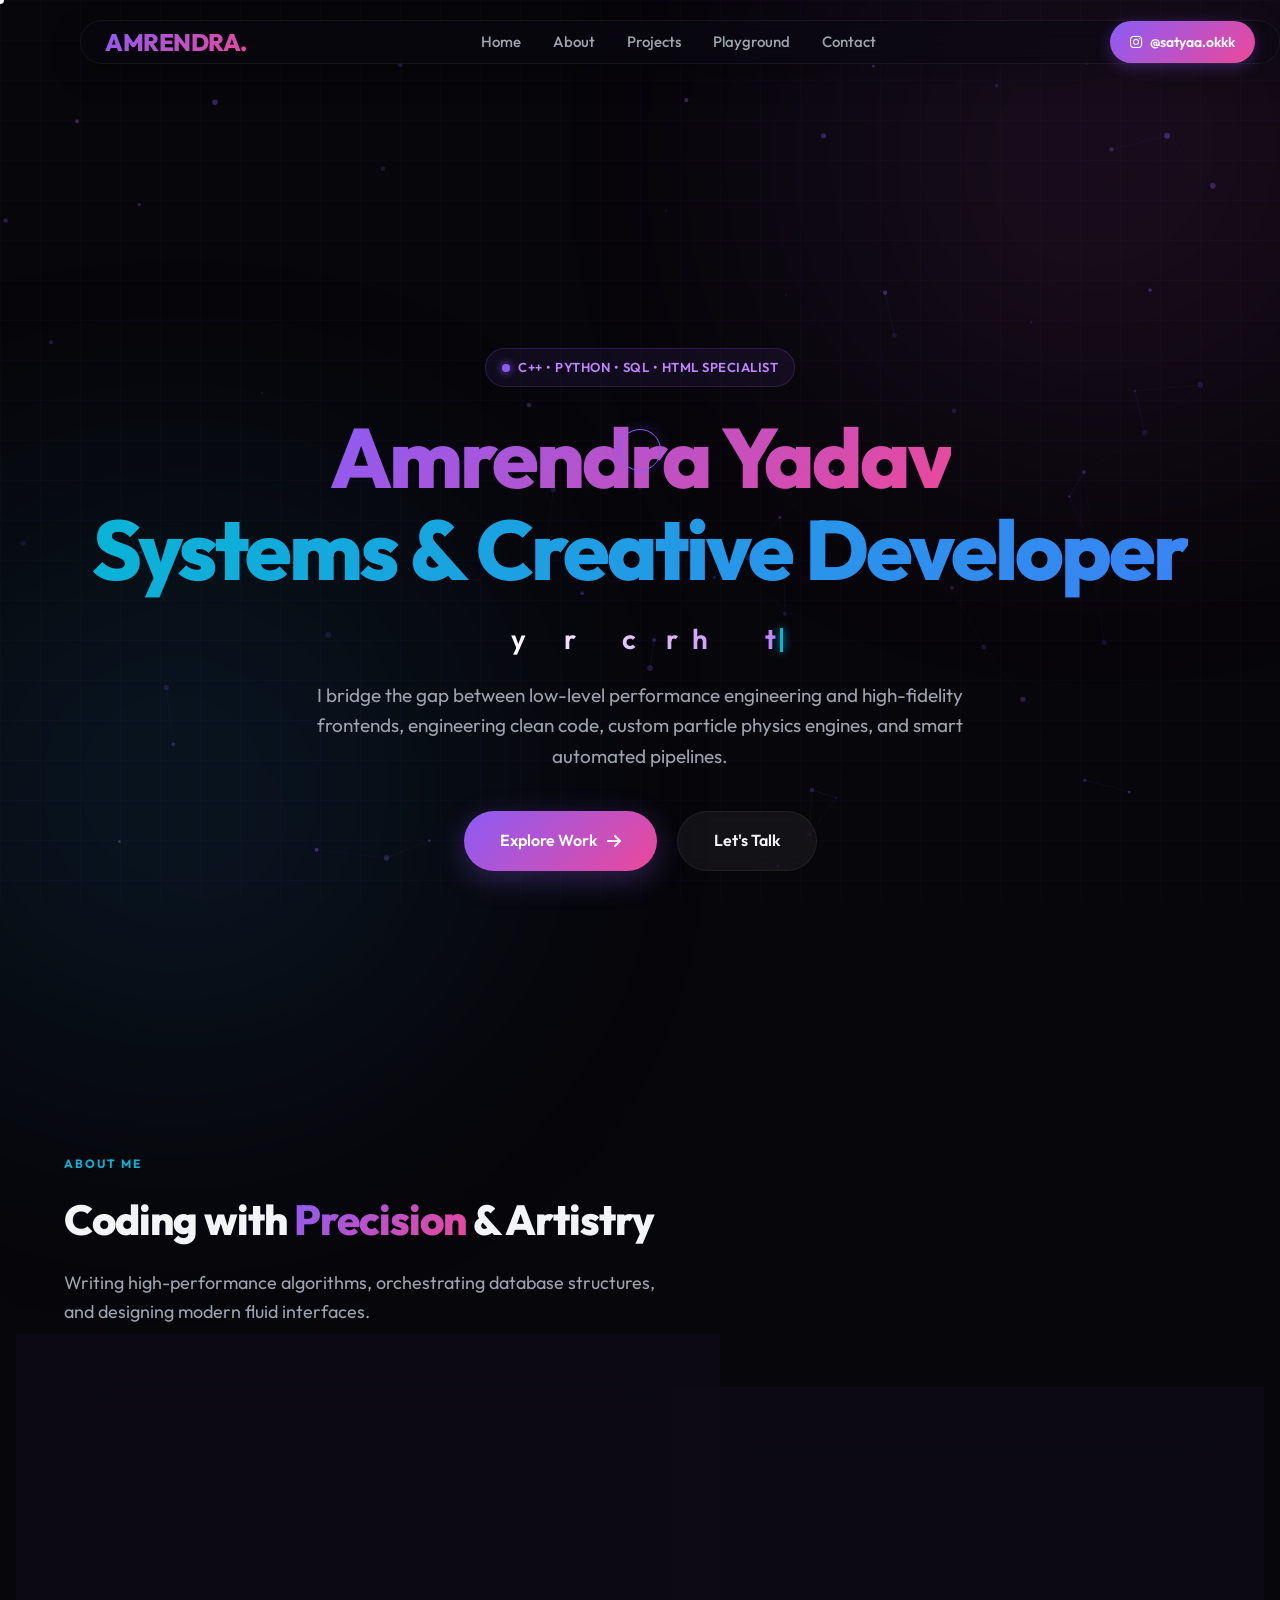
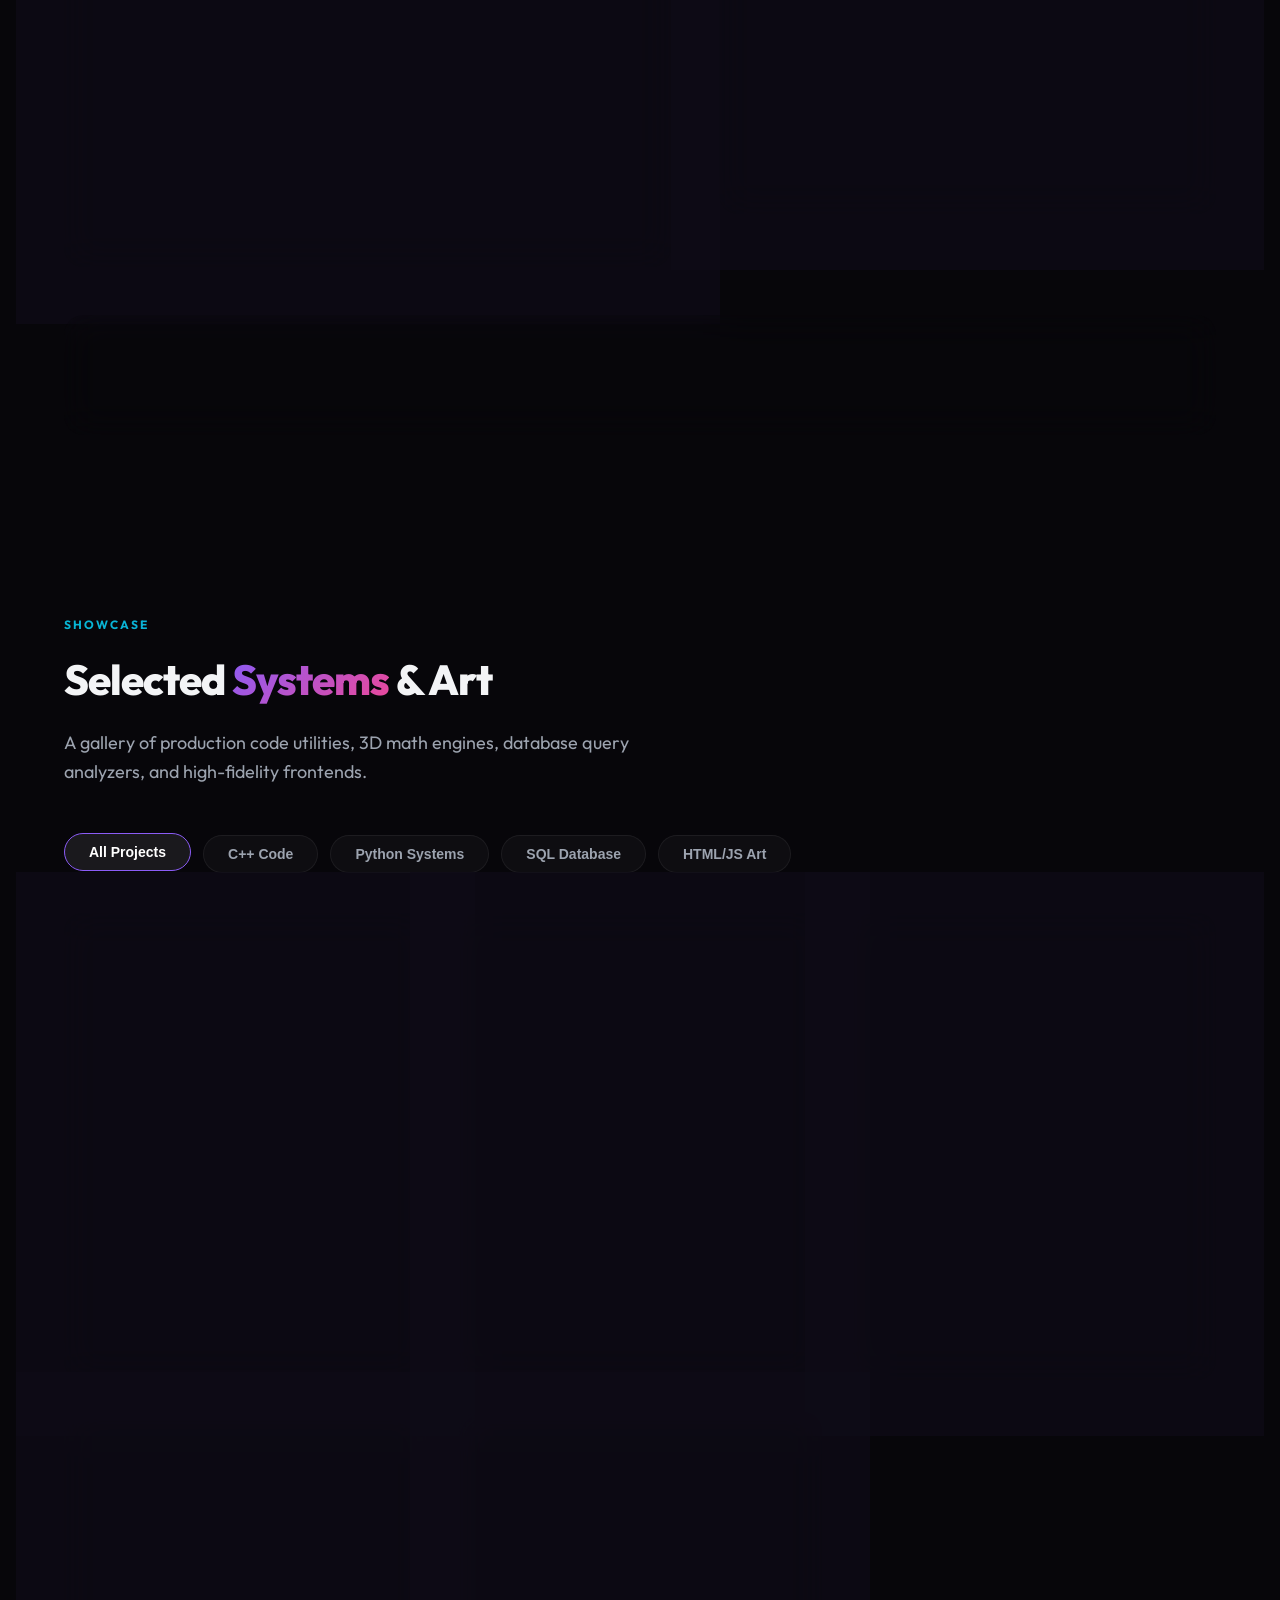
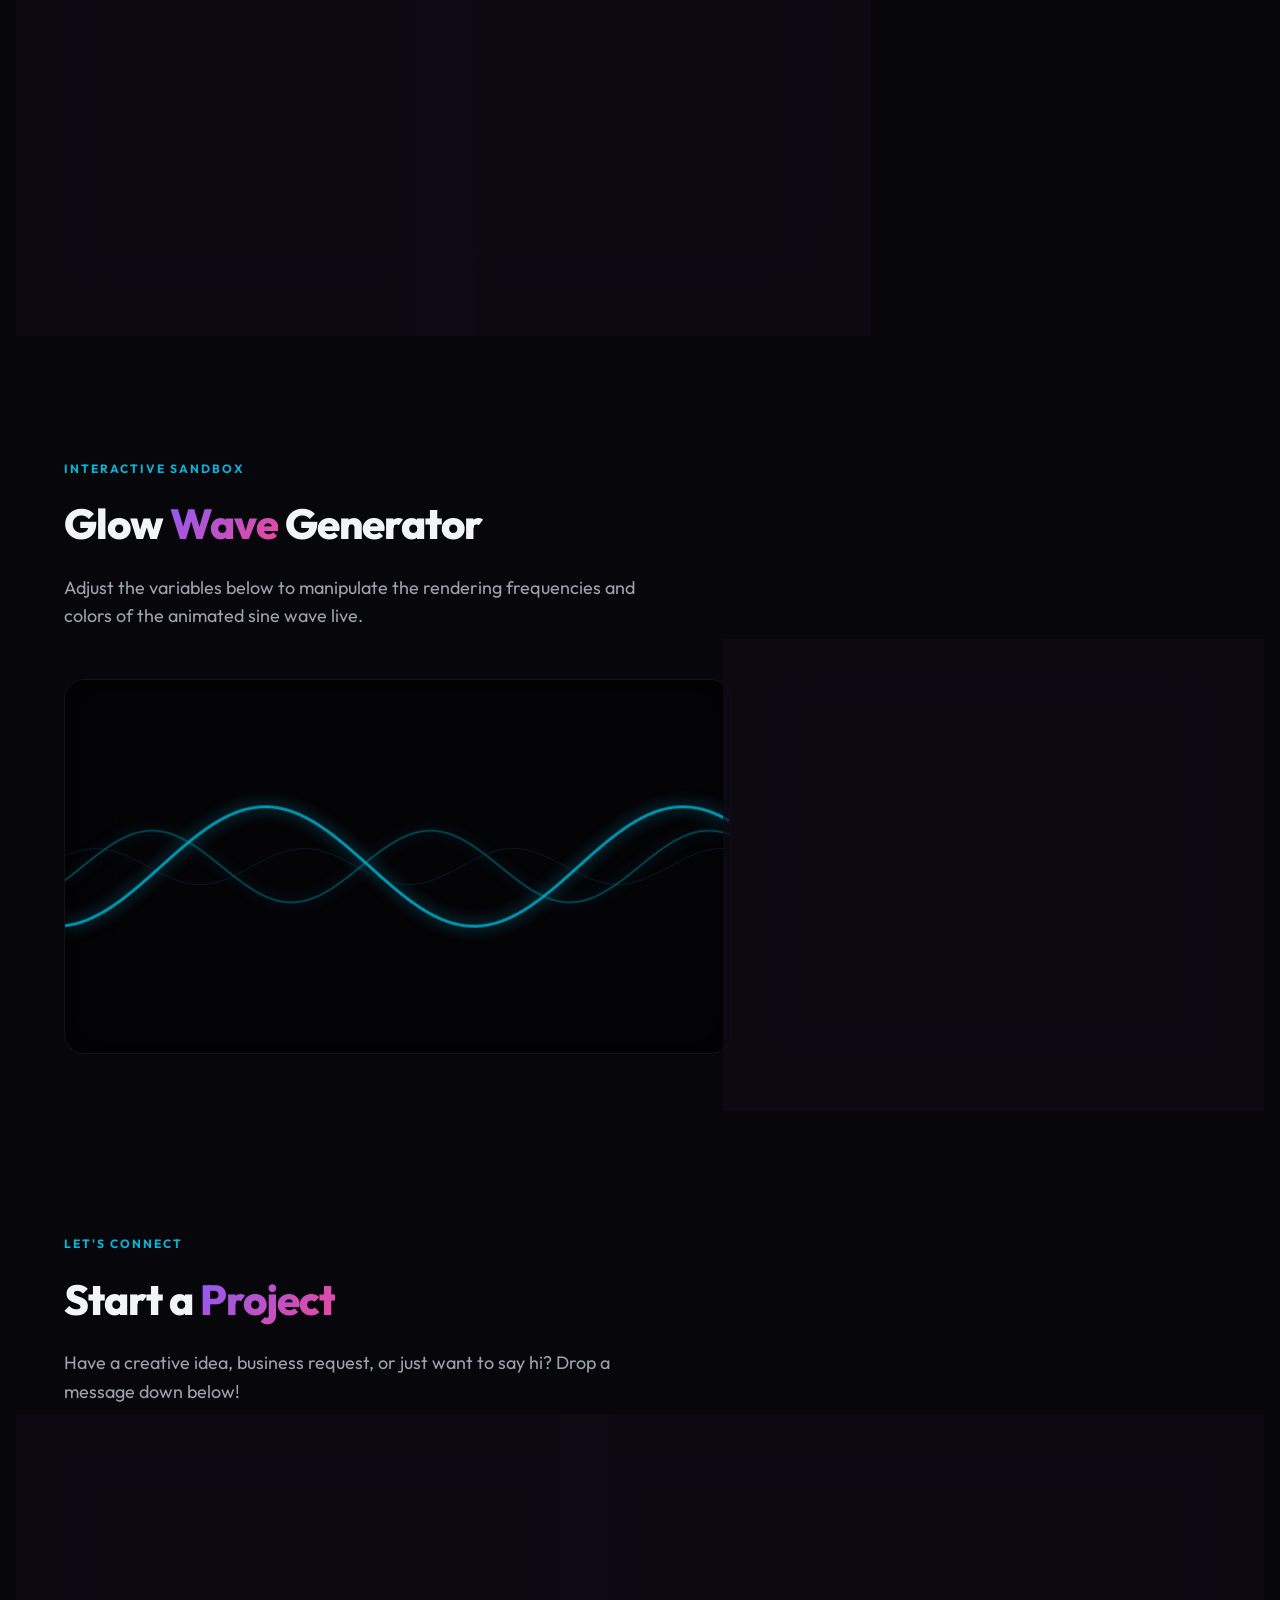
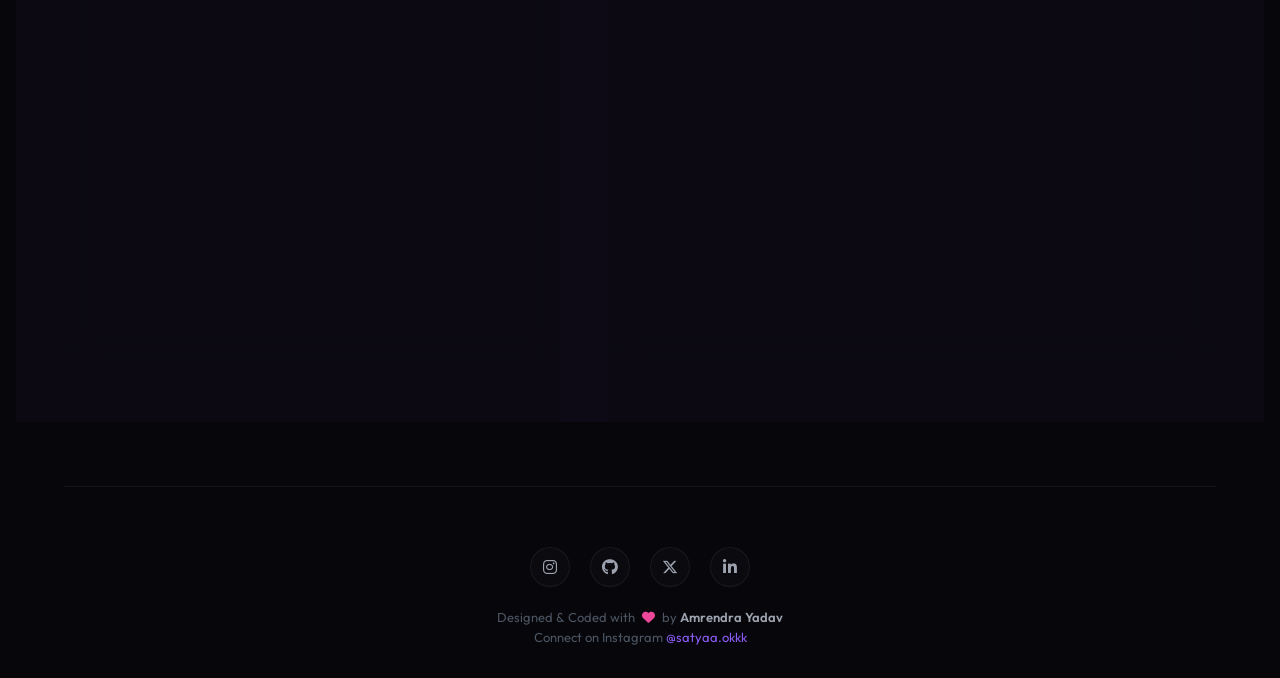
==== index.html @ 42dc792f "Initial commit via Netlify [skip ci]" ====
<!DOCTYPE html>
<html lang="en">
<head>
  <meta charset="UTF-8">
  <meta name="viewport" content="width=device-width, initial-scale=1.0">
  <meta name="description" content="Portfolio of Amrendra Yadav, a Creative Developer specializing in C++ engine physics, Python systems automation, SQL queries optimization, and HTML/WebGL visual effects. Connect on Instagram @satyaa.okkk.">
  <meta name="keywords" content="Amrendra Yadav, Amrendra, C++, Python, SQL, HTML5, WebGL, Creative Developer, Software Engineer, Portfolio, Gorakhpur">
  <meta name="author" content="Amrendra Yadav">
  <title>Amrendra Yadav | Systems & Creative Developer</title>
  
  <!-- FontAwesome for icons -->
  <link rel="stylesheet" href="https://cdnjs.cloudflare.com/ajax/libs/font-awesome/6.4.0/css/all.min.css">
  <!-- Custom Styles -->
  <link rel="stylesheet" href="styles.css">
</head>
<body>

  <!-- Dynamic Interactive Particle Background -->
  <canvas id="canvas-bg"></canvas>

  <!-- Global Glass Background Glow Orbs -->
  <div class="glow-orb glow-orb-1"></div>
  <div class="glow-orb glow-orb-2"></div>

  <!-- Custom Tracking Cursors -->
  <div class="custom-cursor" id="cursor-dot"></div>
  <div class="custom-cursor-aura" id="cursor-aura"></div>

  <!-- Main Navigation Header -->
  <header class="main-wrapper">
    <a href="#" class="logo" data-cursor-hover>AMRENDRA.</a>
    <nav>
      <ul class="nav-links">
        <li><a href="#" data-cursor-hover>Home</a></li>
        <li><a href="#about" data-cursor-hover>About</a></li>
        <li><a href="#projects" data-cursor-hover>Projects</a></li>
        <li><a href="#playground" data-cursor-hover>Playground</a></li>
        <li><a href="#contact" data-cursor-hover>Contact</a></li>
      </ul>
    </nav>
    <a href="https://instagram.com/satyaa.okkk" target="_blank" class="nav-social-btn" data-cursor-hover>
      <i class="fab fa-instagram"></i>
      <span>@satyaa.okkk</span>
    </a>
  </header>

  <!-- Content Container -->
  <main class="main-wrapper">

    <!-- Hero Section -->
    <section id="hero" class="hero-section">
      <div class="hero-content">
        <div class="hero-badge">
          <span></span>
          <p>C++ • PYTHON • SQL • HTML SPECIALIST</p>
        </div>
        <h1 class="hero-title">
          <span class="grad-1">Amrendra Yadav</span><br>
          <span class="grad-2">Systems & Creative Developer</span>
        </h1>
        
        <!-- Scrambler / Typing effect block -->
        <div class="scrambler-wrapper">
          <span class="scrambler-text" id="scramble-target">Systems Architect</span>
          <span class="scrambler-cursor"></span>
        </div>

        <p class="hero-desc">
          I bridge the gap between low-level performance engineering and high-fidelity frontends, engineering clean code, custom particle physics engines, and smart automated pipelines.
        </p>
        <div class="hero-actions">
          <a href="#projects" class="btn btn-primary" data-cursor-hover>
            Explore Work <i class="fas fa-arrow-right"></i>
          </a>
          <a href="#contact" class="btn btn-secondary" data-cursor-hover>
            Let's Talk
          </a>
        </div>
      </div>
    </section>

    <!-- About / Skills Section -->
    <section id="about">
      <span class="section-tag">About Me</span>
      <h2 class="section-title">Coding with <span>Precision</span> & Artistry</h2>
      <p class="section-desc">Writing high-performance algorithms, orchestrating database structures, and designing modern fluid interfaces.</p>
      
      <div class="about-grid">
        <!-- Bio Card -->
        <div class="about-card glass-card">
          <h3 style="font-size: 24px; font-weight: 700; margin-bottom: 8px;">Development DNA</h3>
          <p class="about-text">
            Hi! I am Amrendra Yadav. My engineering framework covers systems programming in C++ for graphics engines, python architectures for analytics automation, SQL database structure optimization, and hardware-accelerated HTML/canvas simulations. I focus on creating bug-free, clean algorithms that scale cleanly across execution threads or database servers.
          </p>
          <div class="about-meta">
            <div class="meta-item">
              <label>Developer</label>
              <span>Amrendra Yadav</span>
            </div>
            <div class="meta-item">
              <label>Instagram</label>
              <a href="https://instagram.com/satyaa.okkk" target="_blank" style="color: var(--accent-secondary); text-decoration: none; font-weight: 600;" data-cursor-hover>@satyaa.okkk</a>
            </div>
            <div class="meta-item">
              <label>Core Focus</label>
              <span>C++ • Python • SQL • Web</span>
            </div>
            <div class="meta-item">
              <label>Location</label>
              <span>Gorakhpur, Uttar Pradesh</span>
            </div>
          </div>
        </div>

        <!-- Skills Progress Card -->
        <div class="about-card glass-card">
          <h3 style="font-size: 24px; font-weight: 700; margin-bottom: 20px;">Expertise Specs</h3>
          <div class="skills-container">
            <div class="skill-bar-wrapper">
              <div class="skill-info">
                <span>C++ / Graphics & Memory Management</span>
                <span>88%</span>
              </div>
              <div class="skill-bar">
                <div class="skill-progress" data-skill-val="88%"></div>
              </div>
            </div>
            <div class="skill-bar-wrapper">
              <div class="skill-info">
                <span>Python / Analytics & Pipeline Systems</span>
                <span>92%</span>
              </div>
              <div class="skill-bar">
                <div class="skill-progress" data-skill-val="92%"></div>
              </div>
            </div>
            <div class="skill-bar-wrapper">
              <div class="skill-info">
                <span>SQL / Database Optimization & Schema Design</span>
                <span>85%</span>
              </div>
              <div class="skill-bar">
                <div class="skill-progress" data-skill-val="85%"></div>
              </div>
            </div>
            <div class="skill-bar-wrapper">
              <div class="skill-info">
                <span>HTML5 / WebGL Interactive Interfaces</span>
                <span>95%</span>
              </div>
              <div class="skill-bar">
                <div class="skill-progress" data-skill-val="95%"></div>
              </div>
            </div>
          </div>
        </div>

        <!-- Custom Instagram Connect Card -->
        <div class="insta-banner glass-card">
          <div class="insta-info">
            <div class="insta-icon-wrapper">
              <i class="fab fa-instagram"></i>
            </div>
            <div class="insta-text">
              <h4>Follow Amrendra on Instagram</h4>
              <p>Check out my creative development updates, math visualizations, and code reels @satyaa.okkk</p>
            </div>
          </div>
          <a href="https://instagram.com/satyaa.okkk" target="_blank" class="btn btn-insta" data-cursor-hover>
            <i class="fab fa-instagram"></i> Follow Profile
          </a>
        </div>
      </div>
    </section>

    <!-- Projects Section -->
    <section id="projects">
      <span class="section-tag">Showcase</span>
      <h2 class="section-title">Selected <span>Systems</span> & Art</h2>
      <p class="section-desc">A gallery of production code utilities, 3D math engines, database query analyzers, and high-fidelity frontends.</p>

      <ul class="filter-tabs">
        <li><button class="filter-tab active" data-filter="all" data-cursor-hover>All Projects</button></li>
        <li><button class="filter-tab" data-filter="cpp" data-cursor-hover>C++ Code</button></li>
        <li><button class="filter-tab" data-filter="python" data-cursor-hover>Python Systems</button></li>
        <li><button class="filter-tab" data-filter="sql" data-cursor-hover>SQL Database</button></li>
        <li><button class="filter-tab" data-filter="html" data-cursor-hover>HTML/JS Art</button></li>
      </ul>

      <div class="projects-grid">
        <!-- Project 1 (C++) -->
        <div class="project-card glass-card" data-category="cpp" data-cursor-view>
          <div class="project-img-wrapper" style="background: linear-gradient(135deg, #1e1b4b 0%, #3b0764 100%);">
            <div style="position: absolute; top: 0; left: 0; width: 100%; height: 100%; display: flex; align-items: center; justify-content: center;">
              <i class="fas fa-cubes" style="font-size: 64px; color: var(--accent-primary); filter: drop-shadow(0 0 20px var(--accent-primary));"></i>
            </div>
            <div class="project-overlay">
              <div class="project-overlay-btn"><i class="fas fa-expand"></i></div>
            </div>
          </div>
          <div class="project-info">
            <div class="project-tags">
              <span class="project-tag">C++</span>
              <span class="project-tag">OpenGL 4.6</span>
              <span class="project-tag">Graphics</span>
            </div>
            <h3 class="project-title">Aether 3D Engine</h3>
            <p class="project-summary">
              A high-performance C++ graphics renderer with custom shader pipelines, lighting engines, and manual RAM optimizations.
            </p>
            <a href="#" class="project-link" data-project-id="1" data-cursor-hover>Explore Engine <i class="fas fa-arrow-right"></i></a>
          </div>
        </div>

        <!-- Project 2 (Python) -->
        <div class="project-card glass-card" data-category="python" data-cursor-view>
          <div class="project-img-wrapper" style="background: linear-gradient(135deg, #0f172a 0%, #1e293b 100%);">
            <div style="position: absolute; top: 0; left: 0; width: 100%; height: 100%; display: flex; align-items: center; justify-content: center; flex-direction: column; gap: 15px;">
              <i class="fab fa-python" style="font-size: 64px; color: #3b82f6; filter: drop-shadow(0 0 20px #3b82f6);"></i>
            </div>
            <div class="project-overlay">
              <div class="project-overlay-btn"><i class="fas fa-expand"></i></div>
            </div>
          </div>
          <div class="project-info">
            <div class="project-tags">
              <span class="project-tag">Python</span>
              <span class="project-tag">Pandas</span>
              <span class="project-tag">AI Pipeline</span>
            </div>
            <h3 class="project-title">PyStream Analytics</h3>
            <p class="project-summary">
              An AI-driven real-time data streaming pipeline built in Python to run calculations, clean sets, and display analytics metrics.
            </p>
            <a href="#" class="project-link" data-project-id="2" data-cursor-hover>Explore Pipeline <i class="fas fa-arrow-right"></i></a>
          </div>
        </div>

        <!-- Project 3 (SQL) -->
        <div class="project-card glass-card" data-category="sql" data-cursor-view>
          <div class="project-img-wrapper" style="background: linear-gradient(135deg, #022c22 0%, #064e3b 100%);">
            <div style="position: absolute; top: 0; left: 0; width: 100%; height: 100%; display: flex; align-items: center; justify-content: center;">
              <i class="fas fa-database" style="font-size: 64px; color: var(--accent-tertiary); filter: drop-shadow(0 0 20px var(--accent-tertiary));"></i>
            </div>
            <div class="project-overlay">
              <div class="project-overlay-btn"><i class="fas fa-expand"></i></div>
            </div>
          </div>
          <div class="project-info">
            <div class="project-tags">
              <span class="project-tag">SQL</span>
              <span class="project-tag">PostgreSQL</span>
              <span class="project-tag">DB Tuning</span>
            </div>
            <h3 class="project-title">Nexus DB Optimizer</h3>
            <p class="project-summary">
              A collection of transactional database indexing algorithms, query tuning models, and relational schema designs built to speed latency.
            </p>
            <a href="#" class="project-link" data-project-id="3" data-cursor-hover>Explore SQL Code <i class="fas fa-arrow-right"></i></a>
          </div>
        </div>

        <!-- Project 4 (HTML/WebGL) -->
        <div class="project-card glass-card" data-category="html" data-cursor-view>
          <div class="project-img-wrapper" style="background: linear-gradient(135deg, #134e5e 0%, #2f80ed 100%);">
            <div style="position: absolute; top: 0; left: 0; width: 100%; height: 100%; display: flex; align-items: center; justify-content: center;">
              <i class="fas fa-code" style="font-size: 64px; color: var(--accent-secondary); filter: drop-shadow(0 0 20px var(--accent-secondary));"></i>
            </div>
            <div class="project-overlay">
              <div class="project-overlay-btn"><i class="fas fa-expand"></i></div>
            </div>
          </div>
          <div class="project-info">
            <div class="project-tags">
              <span class="project-tag">HTML5</span>
              <span class="project-tag">WebGL</span>
              <span class="project-tag">VFX Canvas</span>
            </div>
            <h3 class="project-title">Nebula VFX Framework</h3>
            <p class="project-summary">
              A lightweight interactive WebGL canvas framework rendering particle explosions, fluids, and light effects dynamically.
            </p>
            <a href="#" class="project-link" data-project-id="4" data-cursor-hover>Explore Framework <i class="fas fa-arrow-right"></i></a>
          </div>
        </div>

        <!-- Project 5 (HTML/JavaScript Physics) -->
        <div class="project-card glass-card" data-category="html" data-cursor-view>
          <div class="project-img-wrapper" style="background: linear-gradient(135deg, #450a0a 0%, #7f1d1d 100%);">
            <div style="position: absolute; top: 0; left: 0; width: 100%; height: 100%; display: flex; align-items: center; justify-content: center; gap: 10px;">
              <i class="fas fa-atom" style="font-size: 64px; color: #f43f5e; filter: drop-shadow(0 0 20px #f43f5e); animation: spinAtom 6s linear infinite;"></i>
            </div>
            <div class="project-overlay">
              <div class="project-overlay-btn"><i class="fas fa-expand"></i></div>
            </div>
          </div>
          <div class="project-info">
            <div class="project-tags">
              <span class="project-tag">JavaScript</span>
              <span class="project-tag">HTML5 Canvas</span>
              <span class="project-tag">Physics</span>
            </div>
            <h3 class="project-title">Quantum Physics Sandbox</h3>
            <p class="project-summary">
              A multi-body gravitational physics sandbox with real-time vector charts and interactive drag-and-drop elements.
            </p>
            <a href="#" class="project-link" data-project-id="5" data-cursor-hover>Explore Sandbox <i class="fas fa-arrow-right"></i></a>
          </div>
        </div>
      </div>
    </section>

    <!-- Interactive Creative Playground Section -->
    <section id="playground">
      <span class="section-tag">Interactive Sandbox</span>
      <h2 class="section-title">Glow <span>Wave</span> Generator</h2>
      <p class="section-desc">Adjust the variables below to manipulate the rendering frequencies and colors of the animated sine wave live.</p>

      <div class="playground-grid">
        <!-- Interactive Canvas Card -->
        <div class="playground-canvas-card glass-card">
          <canvas id="sine-wave-canvas"></canvas>
        </div>

        <!-- Sliders control panel -->
        <div class="playground-controls glass-card">
          <!-- Slider 1 -->
          <div class="slider-group">
            <div class="slider-label">
              <span>Wave Frequency</span>
              <span id="label-freq">0.015</span>
            </div>
            <input type="range" min="0.002" max="0.05" step="0.001" value="0.015" class="slider-input" id="control-freq" data-cursor-hover>
          </div>

          <!-- Slider 2 -->
          <div class="slider-group">
            <div class="slider-label">
              <span>Amplitude (Height)</span>
              <span id="label-amp">60px</span>
            </div>
            <input type="range" min="10" max="150" value="60" class="slider-input" id="control-amp" data-cursor-hover>
          </div>

          <!-- Slider 3 -->
          <div class="slider-group">
            <div class="slider-label">
              <span>Velocity (Speed)</span>
              <span id="label-speed">0.05</span>
            </div>
            <input type="range" min="0.01" max="0.15" step="0.01" value="0.05" class="slider-input" id="control-speed" data-cursor-hover>
          </div>

          <!-- Color options selector -->
          <div class="slider-group">
            <div class="slider-label">
              <span>Wave Glow Theme</span>
            </div>
            <div class="color-picker-group">
              <button class="color-option color-cyan active" data-color="cyan" data-cursor-hover title="Cyan Accent"></button>
              <button class="color-option color-purple" data-color="purple" data-cursor-hover title="Purple Accent"></button>
              <button class="color-option color-gold" data-color="gold" data-cursor-hover title="Gold Accent"></button>
              <button class="color-option color-rose" data-color="rose" data-cursor-hover title="Rose Accent"></button>
            </div>
          </div>
        </div>
      </div>
    </section>

    <!-- Contact Form Section -->
    <section id="contact">
      <span class="section-tag">Let's Connect</span>
      <h2 class="section-title">Start a <span>Project</span></h2>
      <p class="section-desc">Have a creative idea, business request, or just want to say hi? Drop a message down below!</p>

      <div class="contact-grid">
        <!-- Contact card info details -->
        <div class="contact-card-info glass-card">
          <div class="contact-header">
            <h3>Get in touch</h3>
            <p>I typically reply to messages and inquiries within 24 hours.</p>
          </div>
          <div class="contact-methods">
            <div class="method-item">
              <div class="method-icon"><i class="fas fa-envelope"></i></div>
              <div class="method-details">
                <p>Email</p>
                <a href="mailto:amrendrayadav03321@gmail.com" data-cursor-hover>amrendrayadav03321@gmail.com</a>
              </div>
            </div>
            <div class="method-item">
              <div class="method-icon"><i class="fas fa-phone"></i></div>
              <div class="method-details">
                <p>Call / WhatsApp</p>
                <a href="tel:6307124831" data-cursor-hover>+91 6307124831</a>
              </div>
            </div>
            <div class="method-item">
              <div class="method-icon"><i class="fab fa-instagram"></i></div>
              <div class="method-details">
                <p>Instagram DM</p>
                <a href="https://instagram.com/satyaa.okkk" target="_blank" data-cursor-hover>@satyaa.okkk</a>
              </div>
            </div>
            <div class="method-item">
              <div class="method-icon"><i class="fas fa-location-dot"></i></div>
              <div class="method-details">
                <p>Location</p>
                <a href="#" data-cursor-hover>Gorakhpur, UP, India</a>
              </div>
            </div>
          </div>
        </div>

        <!-- Contact Form (Submits to FormSubmit.co via asynchronous JS fetch to deliver to email) -->
        <form class="contact-form glass-card" id="portfolio-contact-form" action="https://formsubmit.co/amrendrayadav03321@gmail.com" method="POST">
          <!-- FormSubmit Options -->
          <input type="hidden" name="_subject" value="New message from Amrendra Yadav Portfolio!">
          <input type="hidden" name="_captcha" value="false">
          
          <div class="form-group">
            <label for="name">Your Name</label>
            <input type="text" id="name" name="name" class="form-input" placeholder="Amrendra Yadav" required minlength="2" data-cursor-hover>
          </div>
          
          <div class="form-group">
            <label for="email">Email Address</label>
            <input type="email" id="email" name="email" class="form-input" placeholder="amrendrayadav03321@gmail.com" required data-cursor-hover>
          </div>

          <div class="form-group">
            <label for="message">Message</label>
            <textarea id="message" name="message" class="form-input" placeholder="Describe your vision or database inquiry..." required minlength="10" data-cursor-hover></textarea>
          </div>

          <button type="submit" class="form-submit-btn" data-cursor-hover>
            Send Message <i class="fas fa-paper-plane" style="margin-left: 8px;"></i>
          </button>
        </form>
      </div>
    </section>

    <!-- Footer -->
    <footer>
      <div class="footer-socials">
        <a href="https://instagram.com/satyaa.okkk" target="_blank" class="footer-social-link" data-cursor-hover title="Instagram">
          <i class="fab fa-instagram"></i>
        </a>
        <a href="#" class="footer-social-link" data-cursor-hover title="Github">
          <i class="fab fa-github"></i>
        </a>
        <a href="#" class="footer-social-link" data-cursor-hover title="Twitter">
          <i class="fab fa-x-twitter"></i>
        </a>
        <a href="#" class="footer-social-link" data-cursor-hover title="LinkedIn">
          <i class="fab fa-linkedin-in"></i>
        </a>
      </div>
      <div class="footer-copy">
        Designed & Coded with <i class="fas fa-heart" style="color: #ec4899; margin: 0 4px;"></i> by <span>Amrendra Yadav</span>
        <br>
        Connect on Instagram <a href="https://instagram.com/satyaa.okkk" target="_blank" style="color: var(--accent-primary); text-decoration: none;" data-cursor-hover>@satyaa.okkk</a>
      </div>
    </footer>

  </main>

  <!-- Project Detail Modal (Top-layer native Dialog with Source Code Viewer) -->
  <dialog id="project-modal">
    <div class="modal-content">
      <button class="modal-close-btn" id="modal-close" data-cursor-hover>
        <i class="fas fa-times"></i>
      </button>
      <div class="modal-img-wrapper" id="modal-project-bg" style="background: linear-gradient(135deg, #1e1b4b 0%, #311042 100%);">
        <!-- Visual rendering container -->
        <div style="width:100%; height:100%; display:flex; align-items:center; justify-content:center;" id="modal-media-vector"></div>
      </div>
      <div class="modal-info-body">
        <div class="modal-tags" id="modal-project-tags"></div>
        <h3 class="modal-title" id="modal-project-title">Project Title</h3>
        <p class="modal-description" id="modal-project-description">
          Project description details will load dynamically here...
        </p>
        
        <!-- Collapsible Source Code Viewer -->
        <details class="modal-code-details" id="modal-code-details-wrapper">
          <summary class="modal-code-summary" data-cursor-hover>
            <i class="fas fa-code"></i> View Source Code
          </summary>
          <div class="modal-code-wrapper">
            <code class="modal-code-block" id="modal-project-code"></code>
          </div>
        </details>
      </div>
    </div>
  </dialog>

  <!-- Javascript Logic -->
  <script src="app.js"></script>
</body>
</html>
---- styles.css ----
@import url('https://fonts.googleapis.com/css2?family=Outfit:wght@300;400;500;600;700;800&display=swap');

:root {
  --bg-color: #07060a;
  --bg-grid: rgba(139, 92, 246, 0.03);
  
  --text-main: #f3f4f6;
  --text-muted: #9ca3af;
  --text-dark: #4b5563;

  --accent-primary: #8b5cf6;
  --accent-secondary: #06b6d4;
  --accent-tertiary: #f59e0b;
  
  --grad-primary: linear-gradient(135deg, #8b5cf6, #ec4899);
  --grad-secondary: linear-gradient(135deg, #06b6d4, #3b82f6);
  --grad-tertiary: linear-gradient(135deg, #f59e0b, #ef4444);
  --grad-dark: linear-gradient(135deg, #18142c, #090712);
  --grad-text: linear-gradient(135deg, #ffffff 40%, #8b5cf6 100%);
  
  --glass-bg: rgba(15, 12, 24, 0.7);
  --glass-border: rgba(255, 255, 255, 0.06);
  --glass-border-hover: rgba(139, 92, 246, 0.25);
  --glass-shadow: 0 8px 32px 0 rgba(0, 0, 0, 0.45);

  --font-sans: 'Outfit', -apple-system, BlinkMacSystemFont, sans-serif;
  
  /* Bouncy spring physics easing using CSS linear() */
  --spring-easing: linear(0, 0.45 15%, 0.8 29%, 1.05 45%, 0.97 60%, 1.01 75%, 0.99 90%, 1);
  --spring-transition: all 0.6s var(--spring-easing);
  --smooth-transition: all 0.3s ease;
}

* {
  box-sizing: border-box;
  margin: 0;
  padding: 0;
  cursor: none; /* Hide default cursor to use custom aura cursor */
}

/* Selection */
::selection {
  background: var(--accent-primary);
  color: #fff;
}

html {
  scroll-behavior: smooth;
  background-color: var(--bg-color);
  font-family: var(--font-sans);
  color: var(--text-main);
  overflow-x: hidden;
}

body {
  position: relative;
  min-height: 100vh;
  line-height: 1.6;
  -webkit-font-smoothing: antialiased;
}

/* Scrollbar styles */
::-webkit-scrollbar {
  width: 8px;
}
::-webkit-scrollbar-track {
  background: var(--bg-color);
}
::-webkit-scrollbar-thumb {
  background: var(--glass-border);
  border-radius: 4px;
}
::-webkit-scrollbar-thumb:hover {
  background: var(--accent-primary);
  box-shadow: 0 0 10px var(--accent-primary);
}

/* Background grid */
body::before {
  content: "";
  position: fixed;
  top: 0;
  left: 0;
  width: 100%;
  height: 100%;
  background-image: 
    linear-gradient(var(--bg-grid) 1px, transparent 1px),
    linear-gradient(90deg, var(--bg-grid) 1px, transparent 1px);
  background-size: 40px 40px;
  pointer-events: none;
  z-index: 1;
}

/* Dynamic glow elements in background */
.glow-orb {
  position: fixed;
  width: 38vw;
  height: 38vw;
  border-radius: 50%;
  pointer-events: none;
  filter: blur(150px);
  opacity: 0.16;
  z-index: 0;
  animation: floatOrb 28s infinite alternate ease-in-out;
}
.glow-orb-1 {
  background: var(--grad-primary);
  top: -10%;
  right: -5%;
}
.glow-orb-2 {
  background: var(--grad-secondary);
  bottom: -15%;
  left: -5%;
  animation-delay: -12s;
}

@keyframes floatOrb {
  0% { transform: translate(0, 0) scale(1); }
  50% { transform: translate(-8%, 10%) scale(1.15); }
  100% { transform: translate(8%, -8%) scale(0.9); }
}

/* Canvas Background */
#canvas-bg {
  position: fixed;
  top: 0;
  left: 0;
  width: 100vw;
  height: 100vh;
  z-index: 1;
  pointer-events: none;
}

/* Custom Cursor */
.custom-cursor {
  width: 8px;
  height: 8px;
  background: #fff;
  border-radius: 50%;
  position: fixed;
  transform: translate(-50%, -50%);
  pointer-events: none;
  z-index: 9999;
  transition: width 0.1s, height 0.1s, background-color 0.1s;
}

.custom-cursor-aura {
  width: 42px;
  height: 42px;
  border: 1.5px solid var(--accent-primary);
  border-radius: 50%;
  position: fixed;
  transform: translate(-50%, -50%);
  pointer-events: none;
  z-index: 9998;
  transition: transform 0.08s cubic-bezier(0.25, 1, 0.5, 1), 
              width 0.25s var(--spring-easing), 
              height 0.25s var(--spring-easing), 
              border-color 0.25s,
              background-color 0.25s;
  box-shadow: 0 0 15px rgba(139, 92, 246, 0.2);
}

/* Custom cursor hover states */
body.cursor-hover .custom-cursor {
  transform: translate(-50%, -50%) scale(0.5);
  background-color: var(--accent-secondary);
}
body.cursor-hover .custom-cursor-aura {
  width: 68px;
  height: 68px;
  border-color: var(--accent-secondary);
  background-color: rgba(6, 182, 212, 0.05);
  box-shadow: 0 0 25px rgba(6, 182, 212, 0.35);
}

body.cursor-view-mode .custom-cursor-aura {
  width: 84px;
  height: 84px;
  border-color: #fff;
  background-color: rgba(255, 255, 255, 0.08);
  box-shadow: 0 0 30px rgba(255, 255, 255, 0.25);
}
body.cursor-view-mode .custom-cursor-aura::after {
  content: "OPEN";
  color: #fff;
  font-size: 10px;
  font-weight: 800;
  letter-spacing: 2px;
  position: absolute;
  top: 50%;
  left: 50%;
  transform: translate(-50%, -50%);
}

/* Glassmorphism General Style */
.glass-card {
  background: var(--glass-bg);
  backdrop-filter: blur(18px);
  -webkit-backdrop-filter: blur(18px);
  border: 1px solid var(--glass-border);
  border-radius: 20px;
  box-shadow: var(--glass-shadow);
  transition: var(--spring-transition);
}
.glass-card:hover {
  border-color: var(--glass-border-hover);
  box-shadow: 0 12px 40px 0 rgba(139, 92, 246, 0.12);
  transform: translateY(-5px);
}

/* Main Container Wrapper */
.main-wrapper {
  position: relative;
  z-index: 2;
  width: 100%;
  max-width: 1200px;
  margin: 0 auto;
  padding: 0 24px;
}

/* Header & Navbar */
header {
  position: fixed;
  top: 20px;
  left: 50%;
  transform: translateX(-50%);
  width: calc(100% - 48px);
  max-width: 1152px;
  z-index: 100;
  display: flex;
  justify-content: space-between;
  align-items: center;
  padding: 16px 32px;
  border-radius: 50px;
  background: rgba(10, 8, 17, 0.55);
  backdrop-filter: blur(14px);
  -webkit-backdrop-filter: blur(14px);
  border: 1px solid rgba(255, 255, 255, 0.05);
  box-shadow: 0 10px 30px rgba(0, 0, 0, 0.25);
}

.logo {
  font-size: 24px;
  font-weight: 800;
  background: var(--grad-primary);
  -webkit-background-clip: text;
  -webkit-text-fill-color: transparent;
  text-decoration: none;
  letter-spacing: -0.5px;
}

.nav-links {
  display: flex;
  gap: 32px;
  list-style: none;
}

.nav-links a {
  text-decoration: none;
  color: var(--text-muted);
  font-size: 15px;
  font-weight: 500;
  transition: var(--smooth-transition);
  position: relative;
  padding: 4px 0;
}

.nav-links a::after {
  content: "";
  position: absolute;
  bottom: 0;
  left: 0;
  width: 0;
  height: 2px;
  background: var(--grad-primary);
  transition: var(--smooth-transition);
}

.nav-links a:hover {
  color: var(--text-main);
}
.nav-links a:hover::after {
  width: 100%;
}

.nav-social-btn {
  display: flex;
  align-items: center;
  gap: 8px;
  background: var(--grad-primary);
  color: #fff;
  padding: 10px 20px;
  border-radius: 30px;
  text-decoration: none;
  font-size: 14px;
  font-weight: 600;
  border: none;
  transition: var(--spring-transition);
  box-shadow: 0 4px 15px rgba(139, 92, 246, 0.3);
}

.nav-social-btn:hover {
  transform: translateY(-2px) scale(1.05);
  box-shadow: 0 8px 25px rgba(139, 92, 246, 0.5);
}

/* Sections General Styles */
section {
  padding: 120px 0 60px;
  min-height: 80vh;
  display: flex;
  flex-direction: column;
  justify-content: center;
}

.section-tag {
  display: inline-block;
  font-size: 12px;
  font-weight: 700;
  text-transform: uppercase;
  letter-spacing: 2px;
  background: var(--grad-secondary);
  -webkit-background-clip: text;
  -webkit-text-fill-color: transparent;
  margin-bottom: 12px;
}

.section-title {
  font-size: 42px;
  font-weight: 800;
  margin-bottom: 16px;
  letter-spacing: -1px;
}

.section-title span {
  background: var(--grad-primary);
  -webkit-background-clip: text;
  -webkit-text-fill-color: transparent;
}

.section-desc {
  color: var(--text-muted);
  max-width: 600px;
  margin-bottom: 48px;
  font-size: 18px;
}

/* Hero Section */
.hero-content {
  display: flex;
  flex-direction: column;
  justify-content: center;
  align-items: center;
  text-align: center;
  min-height: 90vh;
  padding-top: 80px;
}

.hero-badge {
  display: flex;
  align-items: center;
  gap: 8px;
  padding: 8px 16px;
  border-radius: 40px;
  background: rgba(139, 92, 246, 0.08);
  border: 1px solid rgba(139, 92, 246, 0.2);
  margin-bottom: 24px;
  animation: pulseBadge 2s infinite ease-in-out;
}

@keyframes pulseBadge {
  0%, 100% { box-shadow: 0 0 10px rgba(139, 92, 246, 0.1); }
  50% { box-shadow: 0 0 20px rgba(139, 92, 246, 0.3); }
}

.hero-badge span {
  width: 8px;
  height: 8px;
  background: var(--accent-primary);
  border-radius: 50%;
  display: inline-block;
  box-shadow: 0 0 8px var(--accent-primary);
}

.hero-badge p {
  font-size: 13px;
  font-weight: 600;
  letter-spacing: 0.5px;
  color: #c084fc;
}

.hero-title {
  font-size: clamp(48px, 8vw, 84px);
  font-weight: 800;
  line-height: 1.1;
  letter-spacing: -3px;
  margin-bottom: 24px;
}

.hero-title span.grad-1 {
  background: var(--grad-primary);
  -webkit-background-clip: text;
  -webkit-text-fill-color: transparent;
}

.hero-title span.grad-2 {
  background: var(--grad-secondary);
  -webkit-background-clip: text;
  -webkit-text-fill-color: transparent;
}

/* Scrambler dynamic cursor typing block */
.scrambler-wrapper {
  font-size: clamp(18px, 3.2vw, 28px);
  font-weight: 600;
  color: var(--text-main);
  height: 40px;
  margin-bottom: 20px;
  display: flex;
  align-items: center;
  gap: 4px;
}

.scrambler-text {
  background: linear-gradient(90deg, #fff, #c084fc);
  -webkit-background-clip: text;
  -webkit-text-fill-color: transparent;
}

.scrambler-cursor {
  display: inline-block;
  width: 3px;
  height: 24px;
  background-color: var(--accent-secondary);
  box-shadow: 0 0 8px var(--accent-secondary);
  animation: blinkCursor 0.8s infinite;
}

@keyframes blinkCursor {
  0%, 100% { opacity: 0; }
  50% { opacity: 1; }
}

.hero-desc {
  max-width: 650px;
  color: var(--text-muted);
  font-size: clamp(15px, 2.3vw, 19px);
  font-weight: 400;
  margin-bottom: 40px;
}

.hero-actions {
  display: flex;
  gap: 20px;
  flex-wrap: wrap;
  justify-content: center;
}

.btn {
  display: inline-flex;
  align-items: center;
  gap: 10px;
  padding: 16px 36px;
  border-radius: 50px;
  font-size: 16px;
  font-weight: 600;
  text-decoration: none;
  border: none;
  transition: var(--spring-transition);
}

.btn-primary {
  background: var(--grad-primary);
  color: #fff;
  box-shadow: 0 8px 30px rgba(139, 92, 246, 0.3);
}
.btn-primary:hover {
  transform: translateY(-3px) scale(1.03);
  box-shadow: 0 15px 35px rgba(139, 92, 246, 0.5);
}

.btn-secondary {
  background: rgba(255, 255, 255, 0.05);
  color: var(--text-main);
  border: 1px solid var(--glass-border);
  backdrop-filter: blur(10px);
  -webkit-backdrop-filter: blur(10px);
}
.btn-secondary:hover {
  background: rgba(255, 255, 255, 0.1);
  border-color: var(--accent-secondary);
  box-shadow: 0 8px 30px rgba(6, 182, 212, 0.2);
  transform: translateY(-3px) scale(1.03);
}

/* About / Skills Section */
.about-grid {
  display: grid;
  grid-template-columns: 1.1fr 0.9fr;
  gap: 48px;
  align-items: center;
}

.about-card {
  padding: 40px;
  display: flex;
  flex-direction: column;
  gap: 24px;
}

.about-text {
  font-size: 17px;
  color: var(--text-muted);
  line-height: 1.8;
}

.about-meta {
  display: grid;
  grid-template-columns: repeat(2, 1fr);
  gap: 24px;
  margin-top: 16px;
}

.meta-item {
  display: flex;
  flex-direction: column;
  gap: 4px;
}

.meta-item label {
  font-size: 12px;
  font-weight: 600;
  text-transform: uppercase;
  color: var(--text-dark);
  letter-spacing: 1px;
}

.meta-item span {
  font-size: 15px;
  font-weight: 600;
  color: var(--text-main);
  line-height: 1.4;
}

/* Skills grid */
.skills-container {
  display: flex;
  flex-direction: column;
  gap: 20px;
}

.skill-bar-wrapper {
  display: flex;
  flex-direction: column;
  gap: 10px;
}

.skill-info {
  display: flex;
  justify-content: space-between;
  font-weight: 600;
  font-size: 14px;
}

.skill-bar {
  height: 8px;
  background: rgba(255, 255, 255, 0.05);
  border-radius: 10px;
  overflow: hidden;
  position: relative;
}

.skill-progress {
  height: 100%;
  border-radius: 10px;
  background: var(--grad-primary);
  width: 0;
  transition: width 1.5s cubic-bezier(0.1, 1, 0.1, 1);
  position: relative;
}

.skill-progress::after {
  content: "";
  position: absolute;
  top: 0;
  right: 0;
  width: 4px;
  height: 100%;
  background: #fff;
  box-shadow: 0 0 10px #fff;
}

/* Instagram Social Banner inside About */
.insta-banner {
  grid-column: 1 / -1;
  display: flex;
  justify-content: space-between;
  align-items: center;
  padding: 30px 40px;
  background: linear-gradient(135deg, rgba(225, 48, 108, 0.1) 0%, rgba(139, 92, 246, 0.1) 100%);
  border: 1px solid rgba(225, 48, 108, 0.2);
}

.insta-banner:hover {
  border-color: rgba(225, 48, 108, 0.5);
  box-shadow: 0 12px 40px 0 rgba(225, 48, 108, 0.15);
}

.insta-info {
  display: flex;
  align-items: center;
  gap: 20px;
}

.insta-icon-wrapper {
  width: 56px;
  height: 56px;
  border-radius: 15px;
  background: linear-gradient(45deg, #fdf497 0%, #fdf497 5%, #fd5949 45%, #d6249f 60%, #285AEB 90%);
  display: flex;
  align-items: center;
  justify-content: center;
  color: #fff;
  font-size: 28px;
}

.insta-text h4 {
  font-size: 18px;
  font-weight: 700;
  margin-bottom: 2px;
}
.insta-text p {
  color: var(--text-muted);
  font-size: 14px;
}

.btn-insta {
  background: linear-gradient(45deg, #fd5949, #d6249f);
  color: #fff;
  box-shadow: 0 4px 15px rgba(214, 36, 159, 0.3);
}

.btn-insta:hover {
  transform: translateY(-3px) scale(1.05);
  box-shadow: 0 10px 25px rgba(214, 36, 159, 0.5);
}

/* Projects Showcase */
.filter-tabs {
  display: flex;
  gap: 12px;
  margin-bottom: 40px;
  list-style: none;
  flex-wrap: wrap;
}

.filter-tab {
  padding: 10px 24px;
  border-radius: 30px;
  background: rgba(255, 255, 255, 0.03);
  border: 1px solid var(--glass-border);
  color: var(--text-muted);
  font-size: 14px;
  font-weight: 600;
  transition: var(--spring-transition);
}

.filter-tab:hover, .filter-tab.active {
  color: #fff;
  background: rgba(255, 255, 255, 0.08);
  border-color: var(--accent-primary);
  transform: translateY(-2px);
}

.projects-grid {
  display: grid;
  grid-template-columns: repeat(auto-fill, minmax(340px, 1fr));
  gap: 32px;
}

/* Dynamic Interactive Hover Glowing Borders Card */
.project-card {
  position: relative;
  overflow: hidden;
  display: flex;
  flex-direction: column;
}

/* Glowing border coordinate tracker using radial-gradient */
.project-card::before {
  content: "";
  position: absolute;
  top: 0;
  left: 0;
  right: 0;
  bottom: 0;
  border-radius: inherit;
  background: radial-gradient(
    400px circle at var(--mouse-x, 0px) var(--mouse-y, 0px),
    rgba(139, 92, 246, 0.12),
    transparent 40%
  );
  z-index: 1;
  pointer-events: none;
  opacity: 0;
  transition: opacity 0.5s ease;
}

.project-card:hover::before {
  opacity: 1;
}

.project-img-wrapper {
  position: relative;
  width: 100%;
  aspect-ratio: 16 / 10;
  overflow: hidden;
  border-radius: 19px 19px 0 0;
  z-index: 2;
}

.project-img-wrapper img {
  width: 100%;
  height: 100%;
  object-fit: cover;
  transition: transform 0.6s cubic-bezier(0.25, 1, 0.5, 1);
}

.project-card:hover .project-img-wrapper img {
  transform: scale(1.08);
}

.project-overlay {
  position: absolute;
  top: 0;
  left: 0;
  width: 100%;
  height: 100%;
  background: rgba(9, 7, 18, 0.65);
  backdrop-filter: blur(4px);
  display: flex;
  align-items: center;
  justify-content: center;
  opacity: 0;
  transition: var(--smooth-transition);
}

.project-card:hover .project-overlay {
  opacity: 1;
}

.project-overlay-btn {
  width: 50px;
  height: 50px;
  border-radius: 50%;
  background: #fff;
  color: var(--bg-color);
  display: flex;
  align-items: center;
  justify-content: center;
  font-size: 18px;
  transform: translateY(20px) scale(0.8);
  transition: var(--spring-transition);
  box-shadow: 0 10px 20px rgba(0, 0, 0, 0.3);
}

.project-card:hover .project-overlay-btn {
  transform: translateY(0) scale(1);
}

.project-info {
  padding: 24px;
  display: flex;
  flex-direction: column;
  flex-grow: 1;
  z-index: 2;
  background: rgba(13, 10, 22, 0.4);
  border-top: 1px solid rgba(255, 255, 255, 0.02);
}

.project-tags {
  display: flex;
  gap: 8px;
  margin-bottom: 12px;
  flex-wrap: wrap;
}

.project-tag {
  font-size: 11px;
  font-weight: 700;
  padding: 4px 10px;
  border-radius: 20px;
  background: rgba(255, 255, 255, 0.05);
  color: var(--text-muted);
  border: 1px solid rgba(255, 255, 255, 0.05);
}

.project-title {
  font-size: 21px;
  font-weight: 700;
  margin-bottom: 8px;
}

.project-summary {
  color: var(--text-muted);
  font-size: 14px;
  line-height: 1.6;
  margin-bottom: 20px;
  flex-grow: 1;
}

.project-link {
  display: flex;
  align-items: center;
  gap: 8px;
  font-size: 14px;
  font-weight: 600;
  color: var(--text-main);
  text-decoration: none;
  margin-top: auto;
}

.project-link i {
  font-size: 12px;
  transition: transform 0.3s;
}

.project-link:hover i {
  transform: translateX(4px);
}

/* Interactive Playground Section */
.playground-grid {
  display: grid;
  grid-template-columns: 1.2fr 0.8fr;
  gap: 40px;
}

.playground-canvas-card {
  position: relative;
  aspect-ratio: 16 / 9;
  border-radius: 20px;
  overflow: hidden;
  background: #040306;
  box-shadow: inset 0 0 40px rgba(0, 0, 0, 0.8);
  border: 1px solid var(--glass-border);
}

#sine-wave-canvas {
  width: 100%;
  height: 100%;
  display: block;
}

.playground-controls {
  padding: 30px;
  display: flex;
  flex-direction: column;
  gap: 24px;
  justify-content: center;
}

.slider-group {
  display: flex;
  flex-direction: column;
  gap: 10px;
}

.slider-label {
  display: flex;
  justify-content: space-between;
  font-size: 14px;
  font-weight: 600;
  color: var(--text-muted);
}

.slider-label span:last-child {
  color: var(--accent-secondary);
}

.slider-input {
  -webkit-appearance: none;
  appearance: none;
  width: 100%;
  height: 6px;
  border-radius: 5px;
  background: rgba(255, 255, 255, 0.08);
  outline: none;
  transition: background 0.3s;
}

.slider-input::-webkit-slider-thumb {
  -webkit-appearance: none;
  appearance: none;
  width: 18px;
  height: 18px;
  border-radius: 50%;
  background: var(--accent-secondary);
  border: 2px solid #fff;
  cursor: pointer;
  box-shadow: 0 0 10px var(--accent-secondary);
  transition: transform 0.1s;
}

.slider-input::-webkit-slider-thumb:hover {
  transform: scale(1.2);
}

.color-picker-group {
  display: flex;
  gap: 12px;
}

.color-option {
  width: 32px;
  height: 32px;
  border-radius: 50%;
  border: 2px solid transparent;
  transition: transform 0.2s;
}

.color-option.active {
  border-color: #fff;
  transform: scale(1.15);
}

.color-cyan { background: var(--accent-secondary); }
.color-purple { background: var(--accent-primary); }
.color-gold { background: var(--accent-tertiary); }
.color-rose { background: #ec4899; }

/* Contact Section */
.contact-grid {
  display: grid;
  grid-template-columns: 0.9fr 1.1fr;
  gap: 48px;
}

.contact-card-info {
  padding: 40px;
  display: flex;
  flex-direction: column;
  gap: 32px;
}

.contact-header h3 {
  font-size: 28px;
  font-weight: 800;
  margin-bottom: 8px;
}
.contact-header p {
  color: var(--text-muted);
}

.contact-methods {
  display: flex;
  flex-direction: column;
  gap: 20px;
}

.method-item {
  display: flex;
  align-items: center;
  gap: 16px;
}

.method-icon {
  width: 48px;
  height: 48px;
  border-radius: 50%;
  background: rgba(255, 255, 255, 0.03);
  border: 1px solid var(--glass-border);
  display: flex;
  align-items: center;
  justify-content: center;
  font-size: 18px;
  color: var(--accent-primary);
}

.method-details p:first-child {
  font-size: 12px;
  text-transform: uppercase;
  color: var(--text-dark);
  font-weight: 700;
  letter-spacing: 1px;
}
.method-details a {
  color: var(--text-main);
  text-decoration: none;
  font-weight: 600;
  transition: var(--smooth-transition);
}
.method-details a:hover {
  color: var(--accent-primary);
}

.contact-form {
  padding: 40px;
  display: flex;
  flex-direction: column;
  gap: 20px;
}

.form-group {
  display: flex;
  flex-direction: column;
  gap: 8px;
}

.form-group label {
  font-size: 14px;
  font-weight: 600;
  color: var(--text-muted);
}

.form-input {
  padding: 16px 20px;
  background: rgba(255, 255, 255, 0.02);
  border: 1px solid var(--glass-border);
  border-radius: 12px;
  color: #fff;
  font-family: var(--font-sans);
  font-size: 15px;
  outline: none;
  transition: var(--smooth-transition);
}

.form-input:focus {
  border-color: var(--accent-primary);
  background: rgba(255, 255, 255, 0.04);
  box-shadow: 0 0 15px rgba(139, 92, 246, 0.1);
}

.form-input:user-invalid {
  border-color: #ef4444;
  box-shadow: 0 0 15px rgba(239, 68, 68, 0.1);
}

textarea.form-input {
  min-height: 120px;
  resize: vertical;
}

.form-submit-btn {
  padding: 16px;
  border-radius: 12px;
  font-family: var(--font-sans);
  font-size: 16px;
  font-weight: 600;
  color: #fff;
  background: var(--grad-primary);
  border: none;
  box-shadow: 0 5px 15px rgba(139, 92, 246, 0.3);
  transition: var(--spring-transition);
}

.form-submit-btn:hover {
  transform: translateY(-2px);
  box-shadow: 0 8px 25px rgba(139, 92, 246, 0.5);
}

/* Footer Section */
footer {
  padding: 60px 0 30px;
  border-top: 1px solid var(--glass-border);
  display: flex;
  flex-direction: column;
  align-items: center;
  gap: 20px;
  margin-top: 60px;
}

.footer-socials {
  display: flex;
  gap: 20px;
}

.footer-social-link {
  width: 40px;
  height: 40px;
  border-radius: 50%;
  background: rgba(255, 255, 255, 0.02);
  border: 1px solid var(--glass-border);
  color: var(--text-muted);
  display: flex;
  align-items: center;
  justify-content: center;
  text-decoration: none;
  font-size: 16px;
  transition: var(--spring-transition);
}

.footer-social-link:hover {
  border-color: var(--accent-primary);
  color: #fff;
  transform: translateY(-3px) scale(1.1);
  box-shadow: 0 5px 15px rgba(139, 92, 246, 0.2);
}

.footer-copy {
  color: var(--text-dark);
  font-size: 13px;
  text-align: center;
}

.footer-copy span {
  color: var(--text-muted);
  font-weight: 600;
}

/* Project Modal - Top Layer Animations styling */
dialog#project-modal {
  position: fixed;
  top: 50%;
  left: 50%;
  transform: translate(-50%, -50%);
  width: calc(100% - 40px);
  max-width: 680px;
  border-radius: 24px;
  background: rgba(10, 8, 17, 0.88);
  backdrop-filter: blur(20px);
  -webkit-backdrop-filter: blur(20px);
  border: 1px solid var(--glass-border-hover);
  box-shadow: 0 25px 50px -12px rgba(0, 0, 0, 0.85);
  padding: 0;
  outline: none;
  color: var(--text-main);
  
  /* Top-layer transition specs */
  opacity: 0;
  transform: translate(-50%, -40%) scale(0.9);
  transition-property: opacity, transform, display, overlay;
  transition-duration: 0.4s;
  transition-timing-function: var(--spring-easing);
  transition-behavior: allow-discrete;
}

dialog#project-modal[open] {
  opacity: 1;
  transform: translate(-50%, -50%) scale(1);
  
  @starting-style {
    opacity: 0;
    transform: translate(-50%, -40%) scale(0.9);
  }
}

dialog#project-modal::backdrop {
  background-color: rgba(0, 0, 0, 0);
  backdrop-filter: blur(0px);
  transition: 
    display 0.4s allow-discrete,
    overlay 0.4s allow-discrete,
    background-color 0.4s ease-out,
    backdrop-filter 0.4s ease-out;
}

dialog#project-modal[open]::backdrop {
  background-color: rgba(4, 3, 6, 0.75);
  backdrop-filter: blur(8px);
  
  @starting-style {
    background-color: rgba(0, 0, 0, 0);
    backdrop-filter: blur(0px);
  }
}

.modal-content {
  position: relative;
  display: flex;
  flex-direction: column;
}

.modal-close-btn {
  position: absolute;
  top: 20px;
  right: 20px;
  width: 36px;
  height: 36px;
  border-radius: 50%;
  background: rgba(255, 255, 255, 0.05);
  border: 1px solid var(--glass-border);
  color: #fff;
  display: flex;
  align-items: center;
  justify-content: center;
  font-size: 16px;
  z-index: 10;
  transition: var(--spring-transition);
}

.modal-close-btn:hover {
  background: rgba(255, 255, 255, 0.1);
  border-color: #ef4444;
  color: #ef4444;
  transform: rotate(90deg);
}

.modal-img-wrapper {
  width: 100%;
  aspect-ratio: 16 / 9;
  overflow: hidden;
  border-radius: 23px 23px 0 0;
}

.modal-img-wrapper img {
  width: 100%;
  height: 100%;
  object-fit: cover;
}

.modal-info-body {
  padding: 32px;
  max-height: 80vh;
  overflow-y: auto;
}

.modal-tags {
  display: flex;
  gap: 8px;
  margin-bottom: 16px;
  flex-wrap: wrap;
}

.modal-title {
  font-size: 28px;
  font-weight: 800;
  margin-bottom: 12px;
  background: var(--grad-primary);
  -webkit-background-clip: text;
  -webkit-text-fill-color: transparent;
}

.modal-description {
  color: var(--text-muted);
  font-size: 15px;
  line-height: 1.8;
  margin-bottom: 24px;
}

.modal-actions {
  display: flex;
  gap: 16px;
}

@keyframes bounceBar {
  0% { transform: scaleY(0.2); }
  100% { transform: scaleY(1.0); }
}

/* Dynamic Interactive Source Code Viewer in Modal */
.modal-code-details {
  margin-top: 24px;
  width: 100%;
}

.modal-code-summary {
  font-size: 14px;
  font-weight: 600;
  color: var(--accent-secondary);
  cursor: pointer;
  outline: none;
  padding: 8px 16px;
  border-radius: 8px;
  background: rgba(6, 182, 212, 0.05);
  border: 1px solid rgba(6, 182, 212, 0.15);
  display: inline-flex;
  align-items: center;
  gap: 8px;
  user-select: none;
  transition: var(--smooth-transition);
}

.modal-code-summary:hover {
  background: rgba(6, 182, 212, 0.1);
  border-color: var(--accent-secondary);
  box-shadow: 0 0 10px rgba(6, 182, 212, 0.15);
}

.modal-code-wrapper {
  margin-top: 12px;
  border-radius: 12px;
  border: 1px solid var(--glass-border);
  background: rgba(5, 4, 8, 0.85);
  padding: 16px;
  max-height: 280px;
  overflow-y: auto;
  overflow-x: auto;
  box-shadow: inset 0 0 20px rgba(0, 0, 0, 0.6);
}

.modal-code-block {
  font-family: 'Courier New', Courier, monospace;
  font-size: 13px;
  line-height: 1.6;
  color: #a7f3d0; /* Soft green matrix style */
  white-space: pre;
}

/* Reduced motion preference */
@media (prefers-reduced-motion: reduce) {
  * {
    animation-delay: 0s !important;
    animation-duration: 0s !important;
    animation-iteration-count: 1 !important;
    transition-duration: 0s !important;
    scroll-behavior: auto !important;
  }
  
  .glow-orb, .hero-badge {
    animation: none !important;
  }
  
  dialog#project-modal, dialog#project-modal[open] {
    transform: translate(-50%, -50%) !important;
  }
  
  @starting-style {
    dialog#project-modal[open] {
      transform: translate(-50%, -50%) !important;
    }
  }
}

/* Responsive Layouts */
@media (max-width: 968px) {
  header {
    padding: 12px 24px;
  }
  .nav-links {
    display: none;
  }
  .about-grid, .playground-grid, .contact-grid {
    grid-template-columns: 1fr;
    gap: 32px;
  }
  
  section {
    padding: 100px 0 40px;
  }
  
  .playground-canvas-card {
    aspect-ratio: 4 / 3;
  }
}

@media (max-width: 576px) {
  .logo {
    font-size: 20px;
  }
  .nav-social-btn {
    padding: 8px 16px;
    font-size: 13px;
  }
  .btn {
    width: 100%;
    justify-content: center;
  }
  .about-card, .contact-form, .contact-card-info {
    padding: 24px;
  }
  .insta-banner {
    flex-direction: column;
    gap: 20px;
    align-items: flex-start;
    padding: 24px;
  }
}
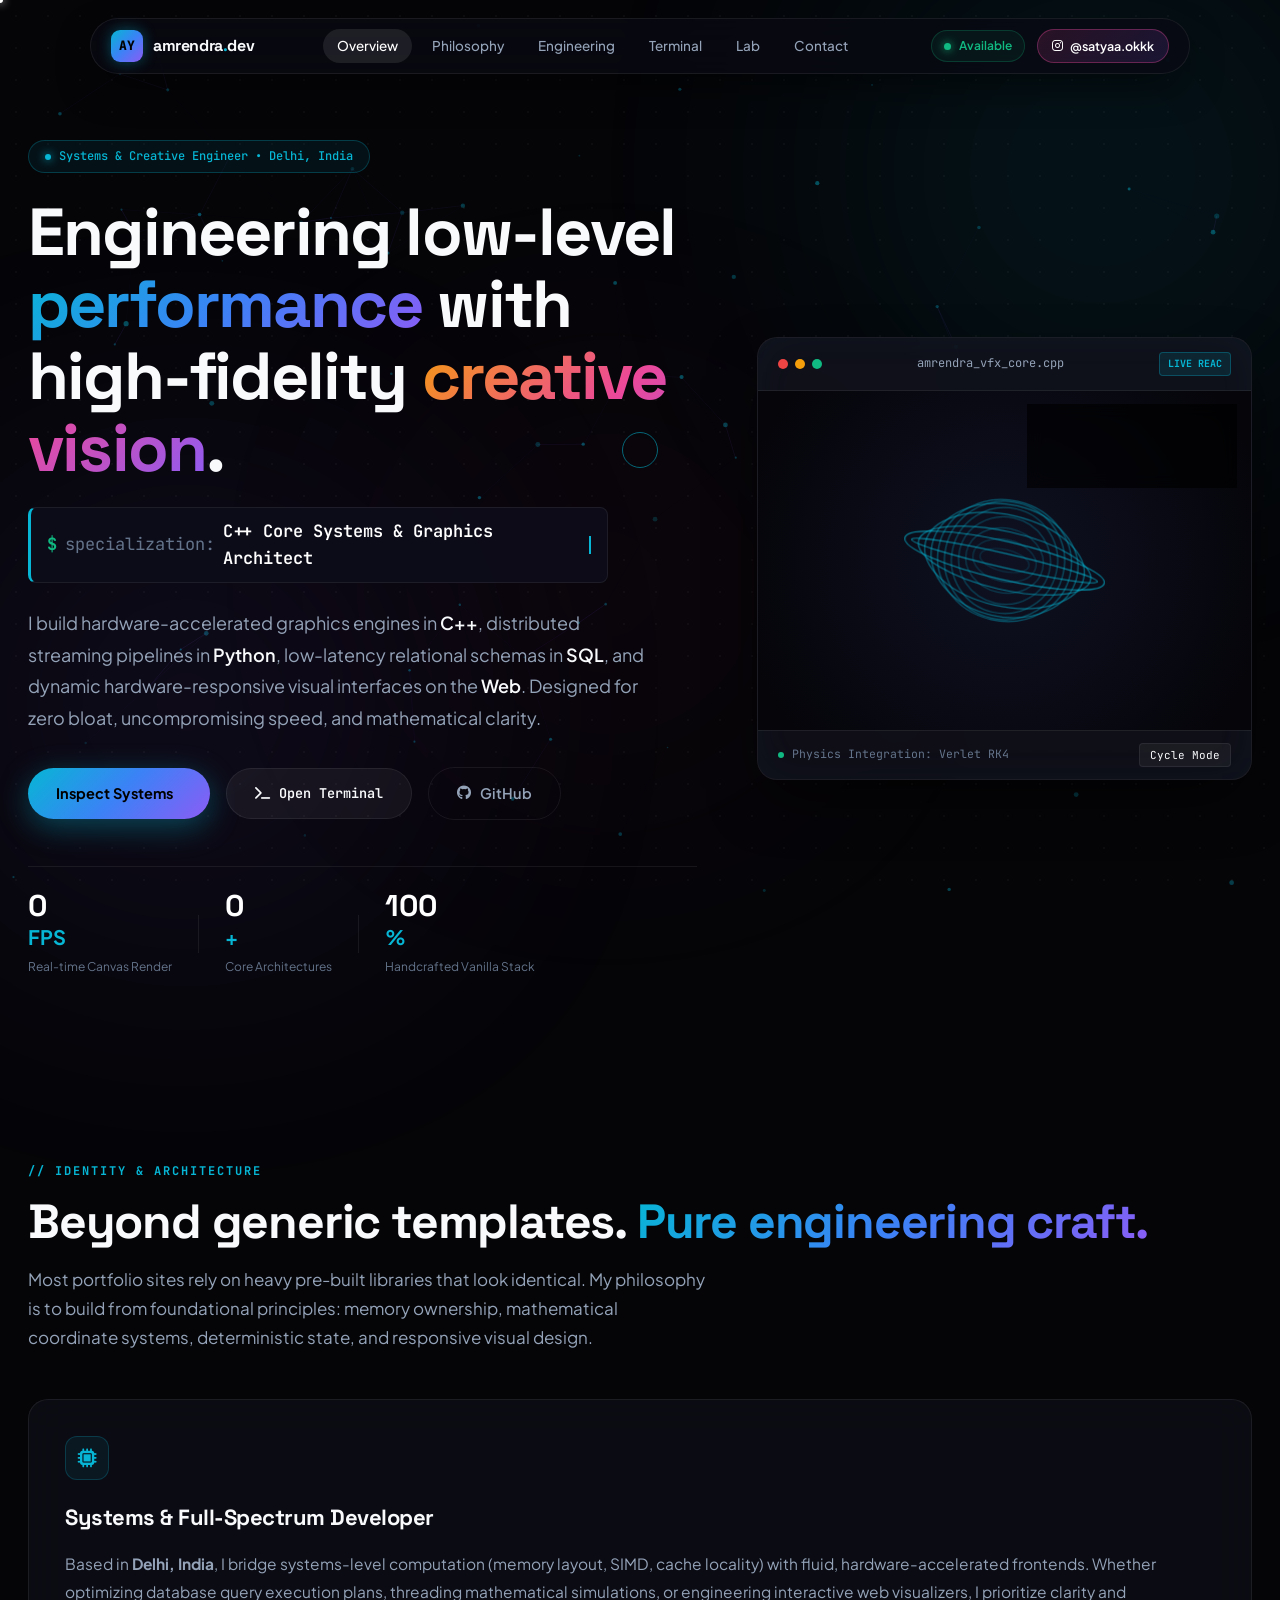
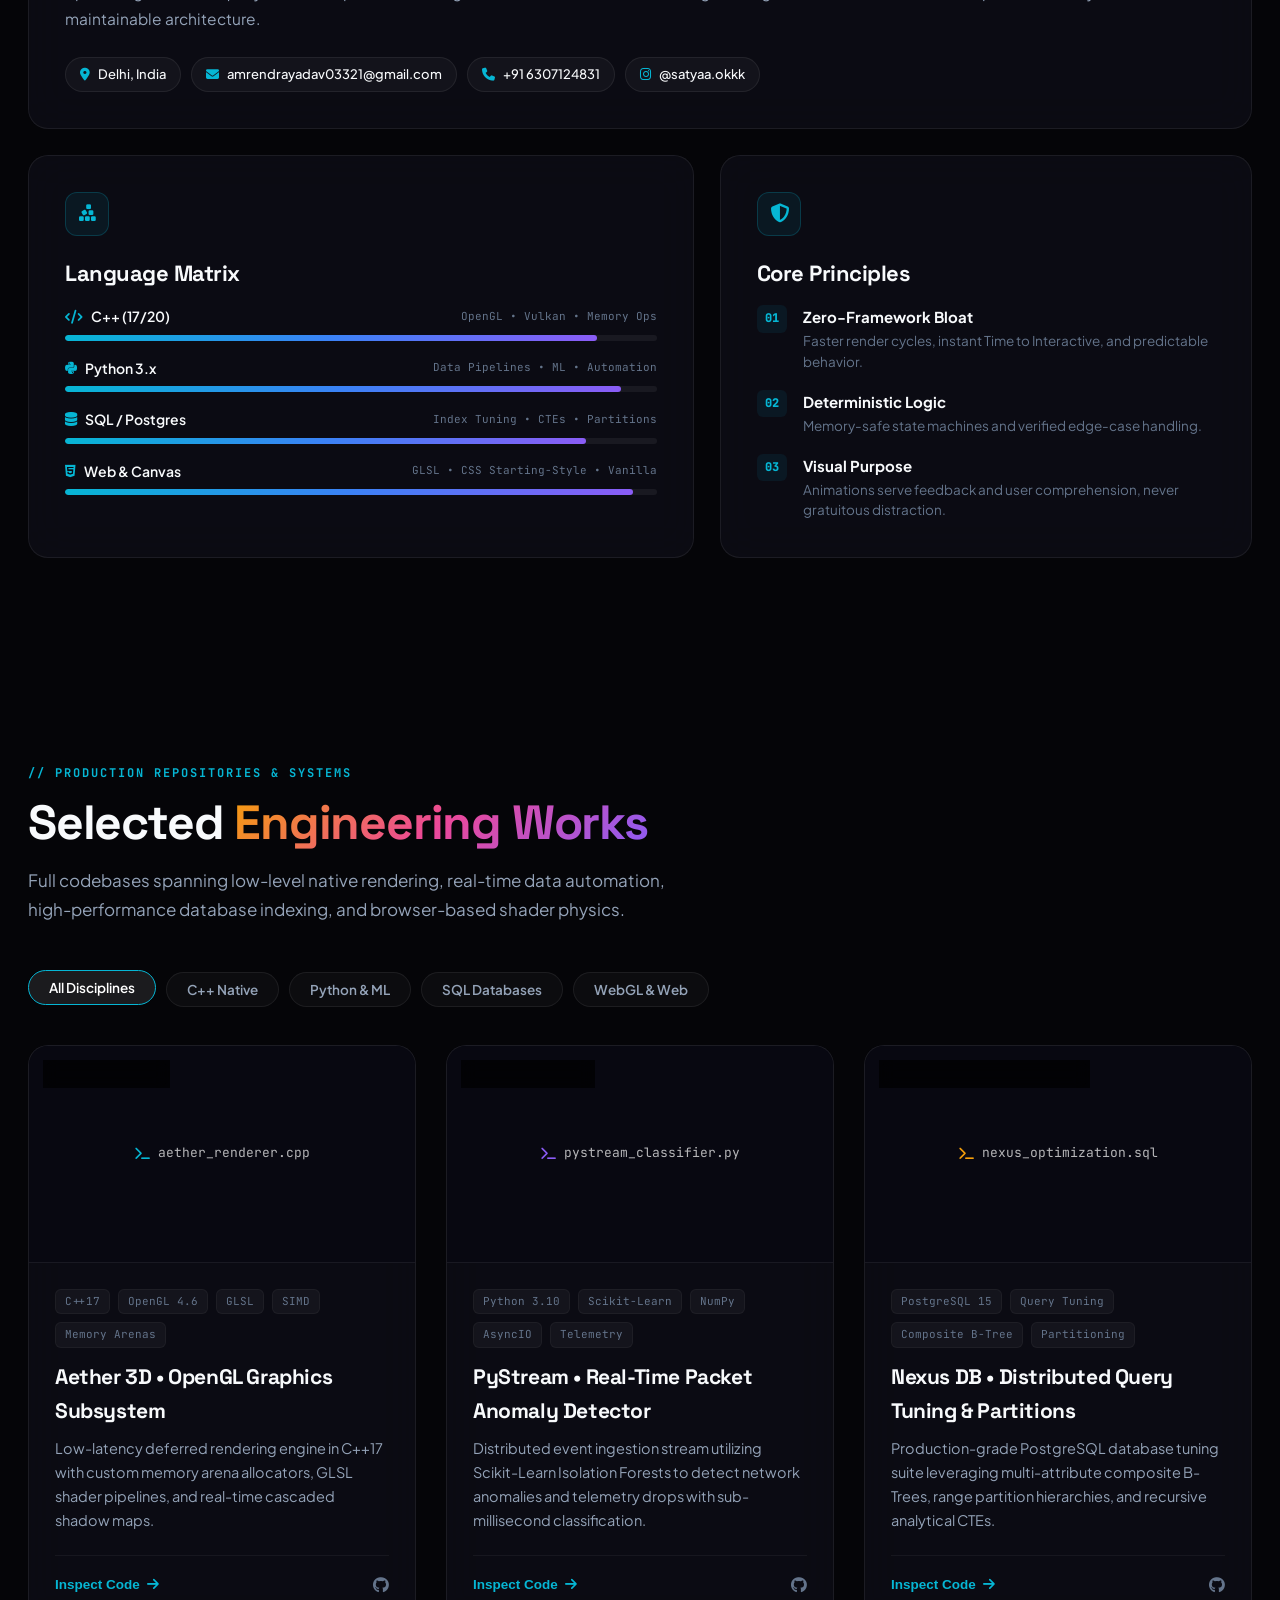
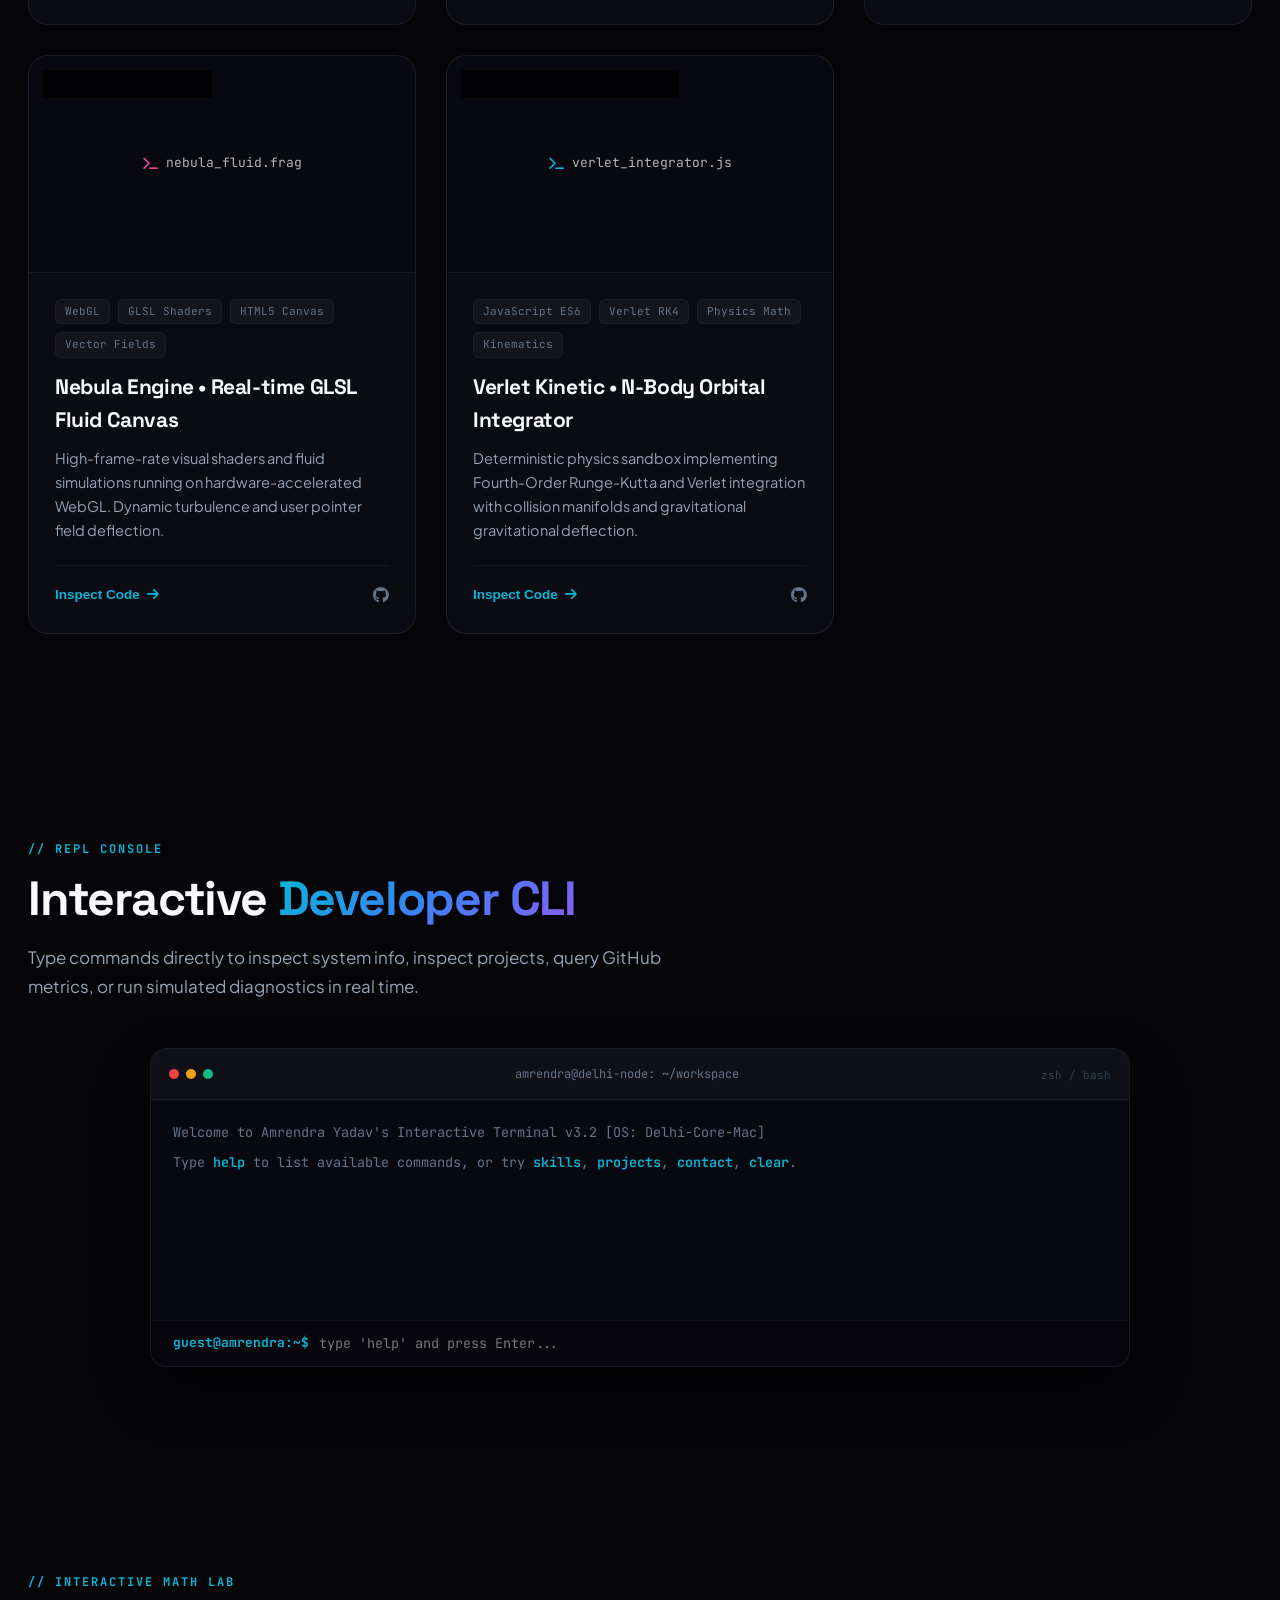
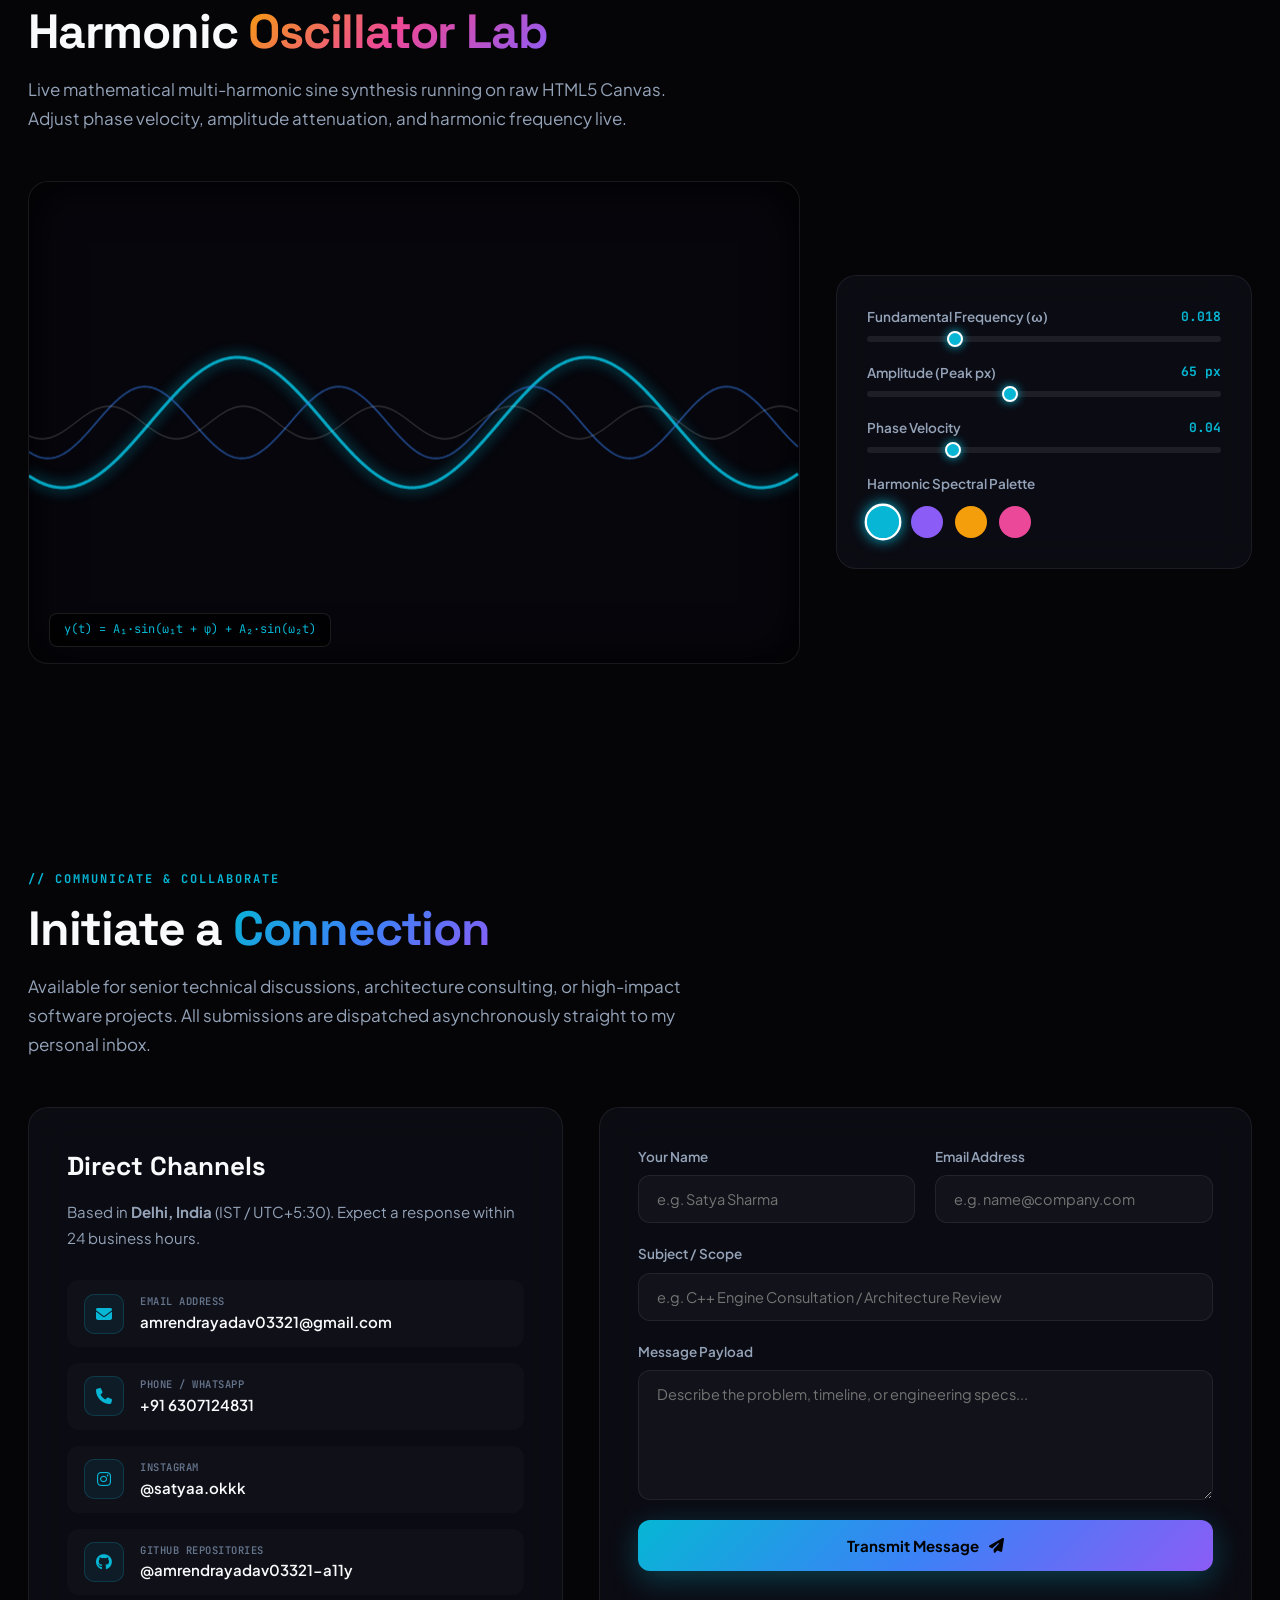
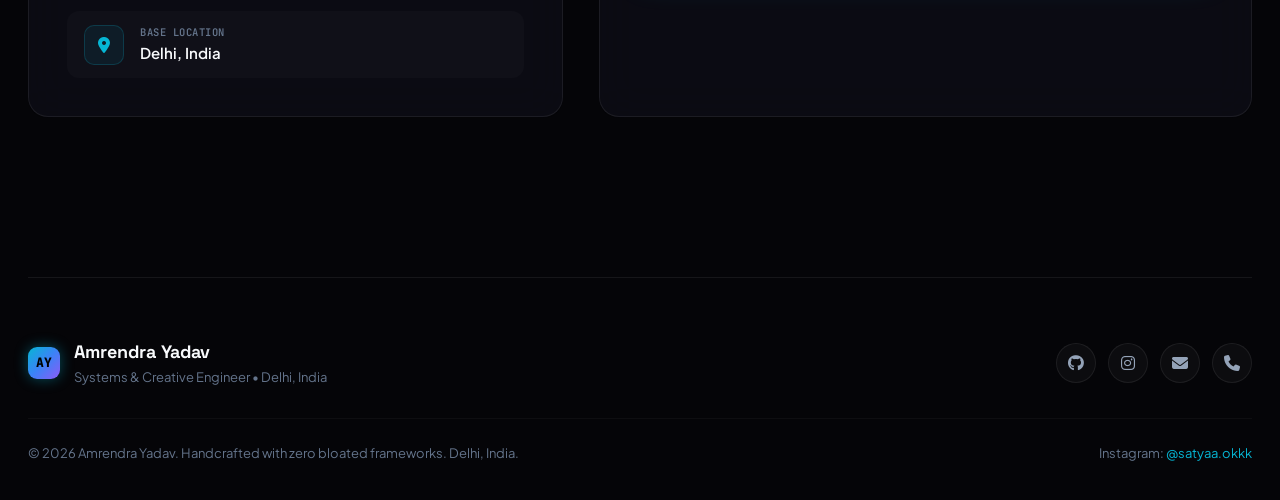
==== commit 98ac7427: "feat: upgrade portfolio architecture with bespoke Bento grid, interactive REPL CLI, 3D HUD canvas, D" ====
--- a/index.html
+++ b/index.html
@@ -3,499 +3,553 @@
 <head>
   <meta charset="UTF-8">
   <meta name="viewport" content="width=device-width, initial-scale=1.0">
-  <meta name="description" content="Portfolio of Amrendra Yadav, a Creative Developer specializing in C++ engine physics, Python systems automation, SQL queries optimization, and HTML/WebGL visual effects. Connect on Instagram @satyaa.okkk.">
-  <meta name="keywords" content="Amrendra Yadav, Amrendra, C++, Python, SQL, HTML5, WebGL, Creative Developer, Software Engineer, Portfolio, Gorakhpur">
+  <meta name="description" content="Amrendra Yadav - Systems & Creative Engineer specializing in C++ low-latency graphics, Python automation, distributed SQL architectures, and reactive WebGL/Canvas visual experiences based in Delhi, India.">
+  <meta name="keywords" content="Amrendra Yadav, Systems Engineer, Creative Developer, C++, Python, SQL, WebGL, Shader, Delhi, India, Portfolio">
   <meta name="author" content="Amrendra Yadav">
-  <title>Amrendra Yadav | Systems & Creative Developer</title>
+  <title>Amrendra Yadav • Systems & Creative Engineer</title>
   
-  <!-- FontAwesome for icons -->
-  <link rel="stylesheet" href="https://cdnjs.cloudflare.com/ajax/libs/font-awesome/6.4.0/css/all.min.css">
-  <!-- Custom Styles -->
+  <!-- Fonts: Space Grotesk (tech headings), JetBrains Mono (code/metrics), Plus Jakarta Sans (body) -->
+  <link rel="preconnect" href="https://fonts.googleapis.com">
+  <link rel="preconnect" href="https://fonts.gstatic.com" crossorigin>
+  <link href="https://fonts.googleapis.com/css2?family=JetBrains+Mono:wght@400;500;700&family=Plus+Jakarta+Sans:wght@300;400;500;600;700;800&family=Space+Grotesk:wght@500;600;700;800&display=swap" rel="stylesheet">
+  
+  <!-- FontAwesome -->
+  <link rel="stylesheet" href="https://cdnjs.cloudflare.com/ajax/libs/font-awesome/6.5.1/css/all.min.css">
+  
+  <!-- Stylesheet -->
   <link rel="stylesheet" href="styles.css">
 </head>
-<body>
-
-  <!-- Dynamic Interactive Particle Background -->
-  <canvas id="canvas-bg"></canvas>
-
-  <!-- Global Glass Background Glow Orbs -->
-  <div class="glow-orb glow-orb-1"></div>
-  <div class="glow-orb glow-orb-2"></div>
-
-  <!-- Custom Tracking Cursors -->
-  <div class="custom-cursor" id="cursor-dot"></div>
-  <div class="custom-cursor-aura" id="cursor-aura"></div>
-
-  <!-- Main Navigation Header -->
-  <header class="main-wrapper">
-    <a href="#" class="logo" data-cursor-hover>AMRENDRA.</a>
-    <nav>
-      <ul class="nav-links">
-        <li><a href="#" data-cursor-hover>Home</a></li>
-        <li><a href="#about" data-cursor-hover>About</a></li>
-        <li><a href="#projects" data-cursor-hover>Projects</a></li>
-        <li><a href="#playground" data-cursor-hover>Playground</a></li>
-        <li><a href="#contact" data-cursor-hover>Contact</a></li>
-      </ul>
-    </nav>
-    <a href="https://instagram.com/satyaa.okkk" target="_blank" class="nav-social-btn" data-cursor-hover>
-      <i class="fab fa-instagram"></i>
-      <span>@satyaa.okkk</span>
-    </a>
+<body class="theme-dark">
+
+  <!-- Interactive WebGL-style Canvas Backdrop -->
+  <canvas id="interactive-canvas"></canvas>
+  <div class="noise-overlay"></div>
+  <div class="ambient-glow ambient-glow-1"></div>
+  <div class="ambient-glow ambient-glow-2"></div>
+  <div class="ambient-glow ambient-glow-3"></div>
+
+  <!-- Custom Cursor System -->
+  <div class="cursor-dot" id="cursor-dot"></div>
+  <div class="cursor-follower" id="cursor-follower">
+    <span class="cursor-label" id="cursor-label"></span>
+  </div>
+
+  <!-- Top Glass Island Navigation -->
+  <header class="header-container">
+    <div class="nav-island">
+      <a href="#hero" class="brand-badge" data-cursor="link">
+        <span class="brand-monogram">AY</span>
+        <span class="brand-name">amrendra<span class="brand-dot">.</span>dev</span>
+      </a>
+
+      <nav class="nav-menu">
+        <a href="#hero" class="nav-link active" data-cursor="link">Overview</a>
+        <a href="#about" class="nav-link" data-cursor="link">Philosophy</a>
+        <a href="#projects" class="nav-link" data-cursor="link">Engineering</a>
+        <a href="#terminal" class="nav-link" data-cursor="link">Terminal</a>
+        <a href="#playground" class="nav-link" data-cursor="link">Lab</a>
+        <a href="#contact" class="nav-link" data-cursor="link">Contact</a>
+      </nav>
+
+      <div class="nav-actions">
+        <div class="status-indicator" title="Available for high-impact roles">
+          <span class="status-pulse"></span>
+          <span class="status-text">Available</span>
+        </div>
+        <a href="https://instagram.com/satyaa.okkk" target="_blank" rel="noopener noreferrer" class="social-chip" data-cursor="link" title="Instagram: @satyaa.okkk">
+          <i class="fab fa-instagram"></i>
+          <span>@satyaa.okkk</span>
+        </a>
+      </div>
+    </div>
   </header>
 
-  <!-- Content Container -->
-  <main class="main-wrapper">
-
-    <!-- Hero Section -->
+  <!-- Main Experience Wrapper -->
+  <main class="page-container">
+
+    <!-- HERO SECTION -->
     <section id="hero" class="hero-section">
-      <div class="hero-content">
-        <div class="hero-badge">
-          <span></span>
-          <p>C++ • PYTHON • SQL • HTML SPECIALIST</p>
-        </div>
-        <h1 class="hero-title">
-          <span class="grad-1">Amrendra Yadav</span><br>
-          <span class="grad-2">Systems & Creative Developer</span>
-        </h1>
-        
-        <!-- Scrambler / Typing effect block -->
-        <div class="scrambler-wrapper">
-          <span class="scrambler-text" id="scramble-target">Systems Architect</span>
-          <span class="scrambler-cursor"></span>
-        </div>
-
-        <p class="hero-desc">
-          I bridge the gap between low-level performance engineering and high-fidelity frontends, engineering clean code, custom particle physics engines, and smart automated pipelines.
+      <div class="hero-grid">
+        <div class="hero-left">
+          
+          <div class="meta-pill" data-cursor="info">
+            <span class="pill-dot"></span>
+            <span class="pill-text">Systems & Creative Engineer • Delhi, India</span>
+          </div>
+
+          <h1 class="hero-heading">
+            Engineering low-level <span class="gradient-text gradient-ice">performance</span> with high-fidelity <span class="gradient-text gradient-fire">creative vision</span>.
+          </h1>
+
+          <!-- Live Dynamic Decoder Terminal Subtitle -->
+          <div class="decoder-console">
+            <span class="decoder-prompt">$</span>
+            <span class="decoder-label">specialization:</span>
+            <span class="decoder-text" id="decoder-stream">C++ Core Architect</span>
+            <span class="decoder-caret"></span>
+          </div>
+
+          <p class="hero-summary">
+            I build hardware-accelerated graphics engines in <strong>C++</strong>, distributed streaming pipelines in <strong>Python</strong>, low-latency relational schemas in <strong>SQL</strong>, and dynamic hardware-responsive visual interfaces on the <strong>Web</strong>. Designed for zero bloat, uncompromising speed, and mathematical clarity.
+          </p>
+
+          <div class="hero-cta-group">
+            <a href="#projects" class="btn btn-primary" data-cursor="view">
+              <span>Inspect Systems</span>
+              <i class="fas fa-arrow-down-right"></i>
+            </a>
+            <a href="#terminal" class="btn btn-terminal" data-cursor="interact">
+              <i class="fas fa-terminal"></i>
+              <span>Open Terminal</span>
+            </a>
+            <a href="https://github.com/amrendrayadav03321-a11y" target="_blank" rel="noopener noreferrer" class="btn btn-ghost" data-cursor="link">
+              <i class="fab fa-github"></i>
+              <span>GitHub</span>
+            </a>
+          </div>
+
+          <!-- Quick Metrics Bar -->
+          <div class="metrics-ticker">
+            <div class="metric-box">
+              <span class="metric-value" data-target="60">0</span><span class="metric-unit">FPS</span>
+              <span class="metric-caption">Real-time Canvas Render</span>
+            </div>
+            <div class="metric-separator"></div>
+            <div class="metric-box">
+              <span class="metric-value" data-target="5">0</span><span class="metric-unit">+</span>
+              <span class="metric-caption">Core Architectures</span>
+            </div>
+            <div class="metric-separator"></div>
+            <div class="metric-box">
+              <span class="metric-value">100</span><span class="metric-unit">%</span>
+              <span class="metric-caption">Handcrafted Vanilla Stack</span>
+            </div>
+          </div>
+        </div>
+
+        <!-- Hero Right: Interactive 3D/Physics Wireframe HUD -->
+        <div class="hero-right">
+          <div class="hud-card" id="hud-card" data-cursor="tilt">
+            <div class="hud-header">
+              <div class="hud-controls">
+                <span class="hud-dot hud-dot-red"></span>
+                <span class="hud-dot hud-dot-yellow"></span>
+                <span class="hud-dot hud-dot-green"></span>
+              </div>
+              <span class="hud-title">amrendra_vfx_core.cpp</span>
+              <span class="hud-badge">LIVE REAC</span>
+            </div>
+
+            <div class="hud-canvas-wrap">
+              <canvas id="hud-canvas"></canvas>
+              <div class="hud-stats-overlay">
+                <div class="hud-stat-item">
+                  <span class="stat-lbl">LATENCY</span>
+                  <span class="stat-val" id="hud-stat-latency">0.8 ms</span>
+                </div>
+                <div class="hud-stat-item">
+                  <span class="stat-lbl">PARTICLES</span>
+                  <span class="stat-val" id="hud-stat-particles">240 Active</span>
+                </div>
+                <div class="hud-stat-item">
+                  <span class="stat-lbl">LOCATION</span>
+                  <span class="stat-val">Delhi (28.61° N)</span>
+                </div>
+              </div>
+            </div>
+
+            <div class="hud-footer">
+              <div class="hud-status">
+                <span class="status-indicator-dot"></span>
+                <span>Physics Integration: Verlet RK4</span>
+              </div>
+              <button class="hud-mode-btn" id="hud-cycle-btn" data-cursor="button">Cycle Mode</button>
+            </div>
+          </div>
+        </div>
+      </div>
+    </section>
+
+    <!-- PHILOSOPHY / ABOUT SECTION -->
+    <section id="about" class="section-container">
+      <div class="section-header">
+        <span class="section-tag">// IDENTITY & ARCHITECTURE</span>
+        <h2 class="section-title">Beyond generic templates. <span class="gradient-text gradient-ice">Pure engineering craft.</span></h2>
+        <p class="section-desc">
+          Most portfolio sites rely on heavy pre-built libraries that look identical. My philosophy is to build from foundational principles: memory ownership, mathematical coordinate systems, deterministic state, and responsive visual design.
         </p>
-        <div class="hero-actions">
-          <a href="#projects" class="btn btn-primary" data-cursor-hover>
-            Explore Work <i class="fas fa-arrow-right"></i>
+      </div>
+
+      <div class="bento-grid">
+        <!-- Bento 1: Core Bio -->
+        <div class="bento-card bento-wide" data-cursor="card">
+          <div class="bento-glow"></div>
+          <div class="card-inner">
+            <div class="bento-icon"><i class="fas fa-microchip"></i></div>
+            <h3 class="bento-title">Systems & Full-Spectrum Developer</h3>
+            <p class="bento-text">
+              Based in <strong>Delhi, India</strong>, I bridge systems-level computation (memory layout, SIMD, cache locality) with fluid, hardware-accelerated frontends. Whether optimizing database query execution plans, threading mathematical simulations, or engineering interactive web visualizers, I prioritize clarity and maintainable architecture.
+            </p>
+            <div class="spec-pills">
+              <span class="spec-pill"><i class="fas fa-location-dot"></i> Delhi, India</span>
+              <span class="spec-pill"><i class="fas fa-envelope"></i> amrendrayadav03321@gmail.com</span>
+              <span class="spec-pill"><i class="fas fa-phone"></i> +91 6307124831</span>
+              <span class="spec-pill"><i class="fab fa-instagram"></i> @satyaa.okkk</span>
+            </div>
+          </div>
+        </div>
+
+        <!-- Bento 2: Core Stack Radar -->
+        <div class="bento-card" data-cursor="card">
+          <div class="bento-glow"></div>
+          <div class="card-inner">
+            <div class="bento-icon"><i class="fas fa-cubes-stacked"></i></div>
+            <h3 class="bento-title">Language Matrix</h3>
+            <ul class="tech-matrix">
+              <li class="matrix-item">
+                <div class="matrix-header">
+                  <span class="matrix-name"><i class="fas fa-code"></i> C++ (17/20)</span>
+                  <span class="matrix-val">OpenGL • Vulkan • Memory Ops</span>
+                </div>
+                <div class="matrix-bar"><div class="matrix-fill" style="width: 90%;"></div></div>
+              </li>
+              <li class="matrix-item">
+                <div class="matrix-header">
+                  <span class="matrix-name"><i class="fab fa-python"></i> Python 3.x</span>
+                  <span class="matrix-val">Data Pipelines • ML • Automation</span>
+                </div>
+                <div class="matrix-bar"><div class="matrix-fill" style="width: 94%;"></div></div>
+              </li>
+              <li class="matrix-item">
+                <div class="matrix-header">
+                  <span class="matrix-name"><i class="fas fa-database"></i> SQL / Postgres</span>
+                  <span class="matrix-val">Index Tuning • CTEs • Partitions</span>
+                </div>
+                <div class="matrix-bar"><div class="matrix-fill" style="width: 88%;"></div></div>
+              </li>
+              <li class="matrix-item">
+                <div class="matrix-header">
+                  <span class="matrix-name"><i class="fab fa-html5"></i> Web & Canvas</span>
+                  <span class="matrix-val">GLSL • CSS Starting-Style • Vanilla</span>
+                </div>
+                <div class="matrix-bar"><div class="matrix-fill" style="width: 96%;"></div></div>
+              </li>
+            </ul>
+          </div>
+        </div>
+
+        <!-- Bento 3: Architectural Values -->
+        <div class="bento-card" data-cursor="card">
+          <div class="bento-glow"></div>
+          <div class="card-inner">
+            <div class="bento-icon"><i class="fas fa-shield-halved"></i></div>
+            <h3 class="bento-title">Core Principles</h3>
+            <div class="principles-list">
+              <div class="principle-item">
+                <span class="principle-num">01</span>
+                <div>
+                  <strong>Zero-Framework Bloat</strong>
+                  <p>Faster render cycles, instant Time to Interactive, and predictable behavior.</p>
+                </div>
+              </div>
+              <div class="principle-item">
+                <span class="principle-num">02</span>
+                <div>
+                  <strong>Deterministic Logic</strong>
+                  <p>Memory-safe state machines and verified edge-case handling.</p>
+                </div>
+              </div>
+              <div class="principle-item">
+                <span class="principle-num">03</span>
+                <div>
+                  <strong>Visual Purpose</strong>
+                  <p>Animations serve feedback and user comprehension, never gratuitous distraction.</p>
+                </div>
+              </div>
+            </div>
+          </div>
+        </div>
+      </div>
+    </section>
+
+    <!-- PROJECTS & SYSTEMS SHOWCASE -->
+    <section id="projects" class="section-container">
+      <div class="section-header">
+        <span class="section-tag">// PRODUCTION REPOSITORIES & SYSTEMS</span>
+        <h2 class="section-title">Selected <span class="gradient-text gradient-fire">Engineering Works</span></h2>
+        <p class="section-desc">
+          Full codebases spanning low-level native rendering, real-time data automation, high-performance database indexing, and browser-based shader physics.
+        </p>
+      </div>
+
+      <!-- Filter Controls -->
+      <div class="filter-bar">
+        <button class="filter-chip active" data-filter="all" data-cursor="button">All Disciplines</button>
+        <button class="filter-chip" data-filter="cpp" data-cursor="button">C++ Native</button>
+        <button class="filter-chip" data-filter="python" data-cursor="button">Python & ML</button>
+        <button class="filter-chip" data-filter="sql" data-cursor="button">SQL Databases</button>
+        <button class="filter-chip" data-filter="web" data-cursor="button">WebGL & Web</button>
+      </div>
+
+      <!-- Dynamic Projects Showcase Grid -->
+      <div class="projects-grid" id="projects-grid">
+        <!-- Rendered dynamically by JavaScript with interactive modal inspection -->
+      </div>
+    </section>
+
+    <!-- INTERACTIVE TERMINAL SECTION -->
+    <section id="terminal" class="section-container">
+      <div class="section-header">
+        <span class="section-tag">// REPL CONSOLE</span>
+        <h2 class="section-title">Interactive <span class="gradient-text gradient-ice">Developer CLI</span></h2>
+        <p class="section-desc">
+          Type commands directly to inspect system info, inspect projects, query GitHub metrics, or run simulated diagnostics in real time.
+        </p>
+      </div>
+
+      <div class="terminal-shell" data-cursor="interact">
+        <div class="terminal-bar">
+          <div class="terminal-dots">
+            <span></span><span></span><span></span>
+          </div>
+          <span class="terminal-title">amrendra@delhi-node: ~/workspace</span>
+          <div class="terminal-actions">
+            <span class="terminal-badge">zsh / bash</span>
+          </div>
+        </div>
+        <div class="terminal-body" id="terminal-output">
+          <p class="term-line term-intro">Welcome to Amrendra Yadav's Interactive Terminal v3.2 [OS: Delhi-Core-Mac]</p>
+          <p class="term-line term-intro">Type <span class="term-highlight">help</span> to list available commands, or try <span class="term-highlight">skills</span>, <span class="term-highlight">projects</span>, <span class="term-highlight">contact</span>, <span class="term-highlight">clear</span>.</p>
+        </div>
+        <div class="terminal-input-row">
+          <span class="term-prompt">guest@amrendra:~$</span>
+          <input type="text" id="terminal-input" class="terminal-input" autocomplete="off" spellcheck="false" placeholder="type 'help' and press Enter...">
+        </div>
+      </div>
+    </section>
+
+    <!-- MATHEMATICAL SINE & PARTICLES LAB -->
+    <section id="playground" class="section-container">
+      <div class="section-header">
+        <span class="section-tag">// INTERACTIVE MATH LAB</span>
+        <h2 class="section-title">Harmonic <span class="gradient-text gradient-fire">Oscillator Lab</span></h2>
+        <p class="section-desc">
+          Live mathematical multi-harmonic sine synthesis running on raw HTML5 Canvas. Adjust phase velocity, amplitude attenuation, and harmonic frequency live.
+        </p>
+      </div>
+
+      <div class="lab-workspace">
+        <div class="lab-canvas-container">
+          <canvas id="lab-canvas"></canvas>
+          <div class="lab-hud-overlay">
+            <span id="lab-equation-display">y(t) = A₁·sin(ω₁t + φ) + A₂·sin(ω₂t)</span>
+          </div>
+        </div>
+
+        <div class="lab-controls-panel">
+          <div class="control-card">
+            <div class="control-header">
+              <span class="control-name">Fundamental Frequency (ω)</span>
+              <span class="control-readout" id="lbl-freq">0.018</span>
+            </div>
+            <input type="range" min="0.005" max="0.06" step="0.001" value="0.018" class="range-slider" id="slider-freq">
+          </div>
+
+          <div class="control-card">
+            <div class="control-header">
+              <span class="control-name">Amplitude (Peak px)</span>
+              <span class="control-readout" id="lbl-amp">65 px</span>
+            </div>
+            <input type="range" min="15" max="140" step="1" value="65" class="range-slider" id="slider-amp">
+          </div>
+
+          <div class="control-card">
+            <div class="control-header">
+              <span class="control-name">Phase Velocity</span>
+              <span class="control-readout" id="lbl-speed">0.04</span>
+            </div>
+            <input type="range" min="0.01" max="0.14" step="0.005" value="0.04" class="range-slider" id="slider-speed">
+          </div>
+
+          <div class="control-card">
+            <span class="control-name">Harmonic Spectral Palette</span>
+            <div class="palette-swatches">
+              <button class="palette-swatch active" data-palette="cyber" style="--swatch-color: #06b6d4;" title="Cyan Core"></button>
+              <button class="palette-swatch" data-palette="violet" style="--swatch-color: #8b5cf6;" title="Electric Violet"></button>
+              <button class="palette-swatch" data-palette="amber" style="--swatch-color: #f59e0b;" title="Solar Amber"></button>
+              <button class="palette-swatch" data-palette="rose" style="--swatch-color: #ec4899;" title="Neon Crimson"></button>
+            </div>
+          </div>
+        </div>
+      </div>
+    </section>
+
+    <!-- CONTACT & DIRECT DISPATCH SECTION -->
+    <section id="contact" class="section-container">
+      <div class="section-header">
+        <span class="section-tag">// COMMUNICATE & COLLABORATE</span>
+        <h2 class="section-title">Initiate a <span class="gradient-text gradient-ice">Connection</span></h2>
+        <p class="section-desc">
+          Available for senior technical discussions, architecture consulting, or high-impact software projects. All submissions are dispatched asynchronously straight to my personal inbox.
+        </p>
+      </div>
+
+      <div class="contact-grid">
+        <!-- Direct channels info card -->
+        <div class="contact-info-card" data-cursor="card">
+          <h3 class="contact-card-title">Direct Channels</h3>
+          <p class="contact-card-desc">
+            Based in <strong>Delhi, India</strong> (IST / UTC+5:30). Expect a response within 24 business hours.
+          </p>
+
+          <div class="channel-rows">
+            <a href="mailto:amrendrayadav03321@gmail.com" class="channel-row" data-cursor="link">
+              <div class="channel-icon"><i class="fas fa-envelope"></i></div>
+              <div class="channel-meta">
+                <span class="channel-label">EMAIL ADDRESS</span>
+                <span class="channel-value">amrendrayadav03321@gmail.com</span>
+              </div>
+            </a>
+
+            <a href="tel:6307124831" class="channel-row" data-cursor="link">
+              <div class="channel-icon"><i class="fas fa-phone"></i></div>
+              <div class="channel-meta">
+                <span class="channel-label">PHONE / WHATSAPP</span>
+                <span class="channel-value">+91 6307124831</span>
+              </div>
+            </a>
+
+            <a href="https://instagram.com/satyaa.okkk" target="_blank" rel="noopener noreferrer" class="channel-row" data-cursor="link">
+              <div class="channel-icon"><i class="fab fa-instagram"></i></div>
+              <div class="channel-meta">
+                <span class="channel-label">INSTAGRAM</span>
+                <span class="channel-value">@satyaa.okkk</span>
+              </div>
+            </a>
+
+            <a href="https://github.com/amrendrayadav03321-a11y" target="_blank" rel="noopener noreferrer" class="channel-row" data-cursor="link">
+              <div class="channel-icon"><i class="fab fa-github"></i></div>
+              <div class="channel-meta">
+                <span class="channel-label">GITHUB REPOSITORIES</span>
+                <span class="channel-value">@amrendrayadav03321-a11y</span>
+              </div>
+            </a>
+
+            <div class="channel-row">
+              <div class="channel-icon"><i class="fas fa-location-dot"></i></div>
+              <div class="channel-meta">
+                <span class="channel-label">BASE LOCATION</span>
+                <span class="channel-value">Delhi, India</span>
+              </div>
+            </div>
+          </div>
+        </div>
+
+        <!-- Asynchronous FormSubmit form -->
+        <div class="contact-form-wrap" data-cursor="card">
+          <form class="contact-form" id="contact-form" action="https://formsubmit.co/ajax/amrendrayadav03321@gmail.com" method="POST">
+            <input type="hidden" name="_subject" value="New Inquiry via Amrendra Yadav Portfolio (Delhi)">
+            <input type="hidden" name="_captcha" value="false">
+            
+            <div class="form-row">
+              <div class="form-group">
+                <label for="name" class="form-label">Your Name</label>
+                <input type="text" id="name" name="name" class="form-input" placeholder="e.g. Satya Sharma" required minlength="2" autocomplete="name">
+              </div>
+              <div class="form-group">
+                <label for="email" class="form-label">Email Address</label>
+                <input type="email" id="email" name="email" class="form-input" placeholder="e.g. name@company.com" required autocomplete="email">
+              </div>
+            </div>
+
+            <div class="form-group">
+              <label for="subject" class="form-label">Subject / Scope</label>
+              <input type="text" id="subject" name="subject" class="form-input" placeholder="e.g. C++ Engine Consultation / Architecture Review">
+            </div>
+
+            <div class="form-group">
+              <label for="message" class="form-label">Message Payload</label>
+              <textarea id="message" name="message" class="form-input form-textarea" placeholder="Describe the problem, timeline, or engineering specs..." required minlength="15"></textarea>
+            </div>
+
+            <button type="submit" class="submit-btn" id="submit-btn" data-cursor="button">
+              <span class="btn-text">Transmit Message</span>
+              <i class="fas fa-paper-plane"></i>
+            </button>
+          </form>
+        </div>
+      </div>
+    </section>
+
+    <!-- FOOTER -->
+    <footer class="footer-wrap">
+      <div class="footer-inner">
+        <div class="footer-brand">
+          <span class="brand-monogram">AY</span>
+          <div>
+            <h4 class="footer-name">Amrendra Yadav</h4>
+            <p class="footer-sub">Systems & Creative Engineer • Delhi, India</p>
+          </div>
+        </div>
+
+        <div class="footer-socials">
+          <a href="https://github.com/amrendrayadav03321-a11y" target="_blank" rel="noopener noreferrer" class="footer-link" data-cursor="link" title="GitHub"><i class="fab fa-github"></i></a>
+          <a href="https://instagram.com/satyaa.okkk" target="_blank" rel="noopener noreferrer" class="footer-link" data-cursor="link" title="Instagram"><i class="fab fa-instagram"></i></a>
+          <a href="mailto:amrendrayadav03321@gmail.com" class="footer-link" data-cursor="link" title="Email"><i class="fas fa-envelope"></i></a>
+          <a href="tel:6307124831" class="footer-link" data-cursor="link" title="Call"><i class="fas fa-phone"></i></a>
+        </div>
+      </div>
+      <div class="footer-bottom">
+        <span>© 2026 Amrendra Yadav. Handcrafted with zero bloated frameworks. Delhi, India.</span>
+        <span>Instagram: <a href="https://instagram.com/satyaa.okkk" target="_blank" rel="noopener noreferrer" class="footer-author-link">@satyaa.okkk</a></span>
+      </div>
+    </footer>
+
+  </main>
+
+  <!-- NATIVE TOP-LAYER DIALOG MODAL (Source Inspector) -->
+  <dialog id="project-modal" class="project-dialog">
+    <div class="dialog-shell">
+      <div class="dialog-header">
+        <div class="dialog-tag-row" id="modal-tags"></div>
+        <button class="dialog-close-btn" id="modal-close-btn" data-cursor="button" aria-label="Close modal">
+          <i class="fas fa-xmark"></i>
+        </button>
+      </div>
+
+      <div class="dialog-hero">
+        <h2 class="dialog-title" id="modal-title">Project Title</h2>
+        <p class="dialog-desc" id="modal-desc">Description will be injected here.</p>
+      </div>
+
+      <!-- Live Code & Architectural Inspector -->
+      <div class="dialog-code-panel">
+        <div class="code-panel-header">
+          <div class="code-tab-active">
+            <i class="fas fa-code"></i>
+            <span id="modal-code-filename">core_source.cpp</span>
+          </div>
+          <button class="copy-btn" id="copy-code-btn" data-cursor="button" title="Copy code snippet">
+            <i class="fas fa-copy"></i>
+            <span>Copy</span>
+          </button>
+        </div>
+        <pre class="code-pre"><code class="code-block" id="modal-code"></code></pre>
+      </div>
+
+      <div class="dialog-footer">
+        <div class="dialog-tech-chips" id="modal-tech-chips"></div>
+        <div class="dialog-links">
+          <a href="https://github.com/amrendrayadav03321-a11y" target="_blank" rel="noopener noreferrer" class="dialog-action-btn" data-cursor="link">
+            <i class="fab fa-github"></i>
+            <span>Repository</span>
           </a>
-          <a href="#contact" class="btn btn-secondary" data-cursor-hover>
-            Let's Talk
-          </a>
-        </div>
-      </div>
-    </section>
-
-    <!-- About / Skills Section -->
-    <section id="about">
-      <span class="section-tag">About Me</span>
-      <h2 class="section-title">Coding with <span>Precision</span> & Artistry</h2>
-      <p class="section-desc">Writing high-performance algorithms, orchestrating database structures, and designing modern fluid interfaces.</p>
-      
-      <div class="about-grid">
-        <!-- Bio Card -->
-        <div class="about-card glass-card">
-          <h3 style="font-size: 24px; font-weight: 700; margin-bottom: 8px;">Development DNA</h3>
-          <p class="about-text">
-            Hi! I am Amrendra Yadav. My engineering framework covers systems programming in C++ for graphics engines, python architectures for analytics automation, SQL database structure optimization, and hardware-accelerated HTML/canvas simulations. I focus on creating bug-free, clean algorithms that scale cleanly across execution threads or database servers.
-          </p>
-          <div class="about-meta">
-            <div class="meta-item">
-              <label>Developer</label>
-              <span>Amrendra Yadav</span>
-            </div>
-            <div class="meta-item">
-              <label>Instagram</label>
-              <a href="https://instagram.com/satyaa.okkk" target="_blank" style="color: var(--accent-secondary); text-decoration: none; font-weight: 600;" data-cursor-hover>@satyaa.okkk</a>
-            </div>
-            <div class="meta-item">
-              <label>Core Focus</label>
-              <span>C++ • Python • SQL • Web</span>
-            </div>
-            <div class="meta-item">
-              <label>Location</label>
-              <span>Gorakhpur, Uttar Pradesh</span>
-            </div>
-          </div>
-        </div>
-
-        <!-- Skills Progress Card -->
-        <div class="about-card glass-card">
-          <h3 style="font-size: 24px; font-weight: 700; margin-bottom: 20px;">Expertise Specs</h3>
-          <div class="skills-container">
-            <div class="skill-bar-wrapper">
-              <div class="skill-info">
-                <span>C++ / Graphics & Memory Management</span>
-                <span>88%</span>
-              </div>
-              <div class="skill-bar">
-                <div class="skill-progress" data-skill-val="88%"></div>
-              </div>
-            </div>
-            <div class="skill-bar-wrapper">
-              <div class="skill-info">
-                <span>Python / Analytics & Pipeline Systems</span>
-                <span>92%</span>
-              </div>
-              <div class="skill-bar">
-                <div class="skill-progress" data-skill-val="92%"></div>
-              </div>
-            </div>
-            <div class="skill-bar-wrapper">
-              <div class="skill-info">
-                <span>SQL / Database Optimization & Schema Design</span>
-                <span>85%</span>
-              </div>
-              <div class="skill-bar">
-                <div class="skill-progress" data-skill-val="85%"></div>
-              </div>
-            </div>
-            <div class="skill-bar-wrapper">
-              <div class="skill-info">
-                <span>HTML5 / WebGL Interactive Interfaces</span>
-                <span>95%</span>
-              </div>
-              <div class="skill-bar">
-                <div class="skill-progress" data-skill-val="95%"></div>
-              </div>
-            </div>
-          </div>
-        </div>
-
-        <!-- Custom Instagram Connect Card -->
-        <div class="insta-banner glass-card">
-          <div class="insta-info">
-            <div class="insta-icon-wrapper">
-              <i class="fab fa-instagram"></i>
-            </div>
-            <div class="insta-text">
-              <h4>Follow Amrendra on Instagram</h4>
-              <p>Check out my creative development updates, math visualizations, and code reels @satyaa.okkk</p>
-            </div>
-          </div>
-          <a href="https://instagram.com/satyaa.okkk" target="_blank" class="btn btn-insta" data-cursor-hover>
-            <i class="fab fa-instagram"></i> Follow Profile
-          </a>
-        </div>
-      </div>
-    </section>
-
-    <!-- Projects Section -->
-    <section id="projects">
-      <span class="section-tag">Showcase</span>
-      <h2 class="section-title">Selected <span>Systems</span> & Art</h2>
-      <p class="section-desc">A gallery of production code utilities, 3D math engines, database query analyzers, and high-fidelity frontends.</p>
-
-      <ul class="filter-tabs">
-        <li><button class="filter-tab active" data-filter="all" data-cursor-hover>All Projects</button></li>
-        <li><button class="filter-tab" data-filter="cpp" data-cursor-hover>C++ Code</button></li>
-        <li><button class="filter-tab" data-filter="python" data-cursor-hover>Python Systems</button></li>
-        <li><button class="filter-tab" data-filter="sql" data-cursor-hover>SQL Database</button></li>
-        <li><button class="filter-tab" data-filter="html" data-cursor-hover>HTML/JS Art</button></li>
-      </ul>
-
-      <div class="projects-grid">
-        <!-- Project 1 (C++) -->
-        <div class="project-card glass-card" data-category="cpp" data-cursor-view>
-          <div class="project-img-wrapper" style="background: linear-gradient(135deg, #1e1b4b 0%, #3b0764 100%);">
-            <div style="position: absolute; top: 0; left: 0; width: 100%; height: 100%; display: flex; align-items: center; justify-content: center;">
-              <i class="fas fa-cubes" style="font-size: 64px; color: var(--accent-primary); filter: drop-shadow(0 0 20px var(--accent-primary));"></i>
-            </div>
-            <div class="project-overlay">
-              <div class="project-overlay-btn"><i class="fas fa-expand"></i></div>
-            </div>
-          </div>
-          <div class="project-info">
-            <div class="project-tags">
-              <span class="project-tag">C++</span>
-              <span class="project-tag">OpenGL 4.6</span>
-              <span class="project-tag">Graphics</span>
-            </div>
-            <h3 class="project-title">Aether 3D Engine</h3>
-            <p class="project-summary">
-              A high-performance C++ graphics renderer with custom shader pipelines, lighting engines, and manual RAM optimizations.
-            </p>
-            <a href="#" class="project-link" data-project-id="1" data-cursor-hover>Explore Engine <i class="fas fa-arrow-right"></i></a>
-          </div>
-        </div>
-
-        <!-- Project 2 (Python) -->
-        <div class="project-card glass-card" data-category="python" data-cursor-view>
-          <div class="project-img-wrapper" style="background: linear-gradient(135deg, #0f172a 0%, #1e293b 100%);">
-            <div style="position: absolute; top: 0; left: 0; width: 100%; height: 100%; display: flex; align-items: center; justify-content: center; flex-direction: column; gap: 15px;">
-              <i class="fab fa-python" style="font-size: 64px; color: #3b82f6; filter: drop-shadow(0 0 20px #3b82f6);"></i>
-            </div>
-            <div class="project-overlay">
-              <div class="project-overlay-btn"><i class="fas fa-expand"></i></div>
-            </div>
-          </div>
-          <div class="project-info">
-            <div class="project-tags">
-              <span class="project-tag">Python</span>
-              <span class="project-tag">Pandas</span>
-              <span class="project-tag">AI Pipeline</span>
-            </div>
-            <h3 class="project-title">PyStream Analytics</h3>
-            <p class="project-summary">
-              An AI-driven real-time data streaming pipeline built in Python to run calculations, clean sets, and display analytics metrics.
-            </p>
-            <a href="#" class="project-link" data-project-id="2" data-cursor-hover>Explore Pipeline <i class="fas fa-arrow-right"></i></a>
-          </div>
-        </div>
-
-        <!-- Project 3 (SQL) -->
-        <div class="project-card glass-card" data-category="sql" data-cursor-view>
-          <div class="project-img-wrapper" style="background: linear-gradient(135deg, #022c22 0%, #064e3b 100%);">
-            <div style="position: absolute; top: 0; left: 0; width: 100%; height: 100%; display: flex; align-items: center; justify-content: center;">
-              <i class="fas fa-database" style="font-size: 64px; color: var(--accent-tertiary); filter: drop-shadow(0 0 20px var(--accent-tertiary));"></i>
-            </div>
-            <div class="project-overlay">
-              <div class="project-overlay-btn"><i class="fas fa-expand"></i></div>
-            </div>
-          </div>
-          <div class="project-info">
-            <div class="project-tags">
-              <span class="project-tag">SQL</span>
-              <span class="project-tag">PostgreSQL</span>
-              <span class="project-tag">DB Tuning</span>
-            </div>
-            <h3 class="project-title">Nexus DB Optimizer</h3>
-            <p class="project-summary">
-              A collection of transactional database indexing algorithms, query tuning models, and relational schema designs built to speed latency.
-            </p>
-            <a href="#" class="project-link" data-project-id="3" data-cursor-hover>Explore SQL Code <i class="fas fa-arrow-right"></i></a>
-          </div>
-        </div>
-
-        <!-- Project 4 (HTML/WebGL) -->
-        <div class="project-card glass-card" data-category="html" data-cursor-view>
-          <div class="project-img-wrapper" style="background: linear-gradient(135deg, #134e5e 0%, #2f80ed 100%);">
-            <div style="position: absolute; top: 0; left: 0; width: 100%; height: 100%; display: flex; align-items: center; justify-content: center;">
-              <i class="fas fa-code" style="font-size: 64px; color: var(--accent-secondary); filter: drop-shadow(0 0 20px var(--accent-secondary));"></i>
-            </div>
-            <div class="project-overlay">
-              <div class="project-overlay-btn"><i class="fas fa-expand"></i></div>
-            </div>
-          </div>
-          <div class="project-info">
-            <div class="project-tags">
-              <span class="project-tag">HTML5</span>
-              <span class="project-tag">WebGL</span>
-              <span class="project-tag">VFX Canvas</span>
-            </div>
-            <h3 class="project-title">Nebula VFX Framework</h3>
-            <p class="project-summary">
-              A lightweight interactive WebGL canvas framework rendering particle explosions, fluids, and light effects dynamically.
-            </p>
-            <a href="#" class="project-link" data-project-id="4" data-cursor-hover>Explore Framework <i class="fas fa-arrow-right"></i></a>
-          </div>
-        </div>
-
-        <!-- Project 5 (HTML/JavaScript Physics) -->
-        <div class="project-card glass-card" data-category="html" data-cursor-view>
-          <div class="project-img-wrapper" style="background: linear-gradient(135deg, #450a0a 0%, #7f1d1d 100%);">
-            <div style="position: absolute; top: 0; left: 0; width: 100%; height: 100%; display: flex; align-items: center; justify-content: center; gap: 10px;">
-              <i class="fas fa-atom" style="font-size: 64px; color: #f43f5e; filter: drop-shadow(0 0 20px #f43f5e); animation: spinAtom 6s linear infinite;"></i>
-            </div>
-            <div class="project-overlay">
-              <div class="project-overlay-btn"><i class="fas fa-expand"></i></div>
-            </div>
-          </div>
-          <div class="project-info">
-            <div class="project-tags">
-              <span class="project-tag">JavaScript</span>
-              <span class="project-tag">HTML5 Canvas</span>
-              <span class="project-tag">Physics</span>
-            </div>
-            <h3 class="project-title">Quantum Physics Sandbox</h3>
-            <p class="project-summary">
-              A multi-body gravitational physics sandbox with real-time vector charts and interactive drag-and-drop elements.
-            </p>
-            <a href="#" class="project-link" data-project-id="5" data-cursor-hover>Explore Sandbox <i class="fas fa-arrow-right"></i></a>
-          </div>
-        </div>
-      </div>
-    </section>
-
-    <!-- Interactive Creative Playground Section -->
-    <section id="playground">
-      <span class="section-tag">Interactive Sandbox</span>
-      <h2 class="section-title">Glow <span>Wave</span> Generator</h2>
-      <p class="section-desc">Adjust the variables below to manipulate the rendering frequencies and colors of the animated sine wave live.</p>
-
-      <div class="playground-grid">
-        <!-- Interactive Canvas Card -->
-        <div class="playground-canvas-card glass-card">
-          <canvas id="sine-wave-canvas"></canvas>
-        </div>
-
-        <!-- Sliders control panel -->
-        <div class="playground-controls glass-card">
-          <!-- Slider 1 -->
-          <div class="slider-group">
-            <div class="slider-label">
-              <span>Wave Frequency</span>
-              <span id="label-freq">0.015</span>
-            </div>
-            <input type="range" min="0.002" max="0.05" step="0.001" value="0.015" class="slider-input" id="control-freq" data-cursor-hover>
-          </div>
-
-          <!-- Slider 2 -->
-          <div class="slider-group">
-            <div class="slider-label">
-              <span>Amplitude (Height)</span>
-              <span id="label-amp">60px</span>
-            </div>
-            <input type="range" min="10" max="150" value="60" class="slider-input" id="control-amp" data-cursor-hover>
-          </div>
-
-          <!-- Slider 3 -->
-          <div class="slider-group">
-            <div class="slider-label">
-              <span>Velocity (Speed)</span>
-              <span id="label-speed">0.05</span>
-            </div>
-            <input type="range" min="0.01" max="0.15" step="0.01" value="0.05" class="slider-input" id="control-speed" data-cursor-hover>
-          </div>
-
-          <!-- Color options selector -->
-          <div class="slider-group">
-            <div class="slider-label">
-              <span>Wave Glow Theme</span>
-            </div>
-            <div class="color-picker-group">
-              <button class="color-option color-cyan active" data-color="cyan" data-cursor-hover title="Cyan Accent"></button>
-              <button class="color-option color-purple" data-color="purple" data-cursor-hover title="Purple Accent"></button>
-              <button class="color-option color-gold" data-color="gold" data-cursor-hover title="Gold Accent"></button>
-              <button class="color-option color-rose" data-color="rose" data-cursor-hover title="Rose Accent"></button>
-            </div>
-          </div>
-        </div>
-      </div>
-    </section>
-
-    <!-- Contact Form Section -->
-    <section id="contact">
-      <span class="section-tag">Let's Connect</span>
-      <h2 class="section-title">Start a <span>Project</span></h2>
-      <p class="section-desc">Have a creative idea, business request, or just want to say hi? Drop a message down below!</p>
-
-      <div class="contact-grid">
-        <!-- Contact card info details -->
-        <div class="contact-card-info glass-card">
-          <div class="contact-header">
-            <h3>Get in touch</h3>
-            <p>I typically reply to messages and inquiries within 24 hours.</p>
-          </div>
-          <div class="contact-methods">
-            <div class="method-item">
-              <div class="method-icon"><i class="fas fa-envelope"></i></div>
-              <div class="method-details">
-                <p>Email</p>
-                <a href="mailto:amrendrayadav03321@gmail.com" data-cursor-hover>amrendrayadav03321@gmail.com</a>
-              </div>
-            </div>
-            <div class="method-item">
-              <div class="method-icon"><i class="fas fa-phone"></i></div>
-              <div class="method-details">
-                <p>Call / WhatsApp</p>
-                <a href="tel:6307124831" data-cursor-hover>+91 6307124831</a>
-              </div>
-            </div>
-            <div class="method-item">
-              <div class="method-icon"><i class="fab fa-instagram"></i></div>
-              <div class="method-details">
-                <p>Instagram DM</p>
-                <a href="https://instagram.com/satyaa.okkk" target="_blank" data-cursor-hover>@satyaa.okkk</a>
-              </div>
-            </div>
-            <div class="method-item">
-              <div class="method-icon"><i class="fas fa-location-dot"></i></div>
-              <div class="method-details">
-                <p>Location</p>
-                <a href="#" data-cursor-hover>Gorakhpur, UP, India</a>
-              </div>
-            </div>
-          </div>
-        </div>
-
-        <!-- Contact Form (Submits to FormSubmit.co via asynchronous JS fetch to deliver to email) -->
-        <form class="contact-form glass-card" id="portfolio-contact-form" action="https://formsubmit.co/amrendrayadav03321@gmail.com" method="POST">
-          <!-- FormSubmit Options -->
-          <input type="hidden" name="_subject" value="New message from Amrendra Yadav Portfolio!">
-          <input type="hidden" name="_captcha" value="false">
-          
-          <div class="form-group">
-            <label for="name">Your Name</label>
-            <input type="text" id="name" name="name" class="form-input" placeholder="Amrendra Yadav" required minlength="2" data-cursor-hover>
-          </div>
-          
-          <div class="form-group">
-            <label for="email">Email Address</label>
-            <input type="email" id="email" name="email" class="form-input" placeholder="amrendrayadav03321@gmail.com" required data-cursor-hover>
-          </div>
-
-          <div class="form-group">
-            <label for="message">Message</label>
-            <textarea id="message" name="message" class="form-input" placeholder="Describe your vision or database inquiry..." required minlength="10" data-cursor-hover></textarea>
-          </div>
-
-          <button type="submit" class="form-submit-btn" data-cursor-hover>
-            Send Message <i class="fas fa-paper-plane" style="margin-left: 8px;"></i>
-          </button>
-        </form>
-      </div>
-    </section>
-
-    <!-- Footer -->
-    <footer>
-      <div class="footer-socials">
-        <a href="https://instagram.com/satyaa.okkk" target="_blank" class="footer-social-link" data-cursor-hover title="Instagram">
-          <i class="fab fa-instagram"></i>
-        </a>
-        <a href="#" class="footer-social-link" data-cursor-hover title="Github">
-          <i class="fab fa-github"></i>
-        </a>
-        <a href="#" class="footer-social-link" data-cursor-hover title="Twitter">
-          <i class="fab fa-x-twitter"></i>
-        </a>
-        <a href="#" class="footer-social-link" data-cursor-hover title="LinkedIn">
-          <i class="fab fa-linkedin-in"></i>
-        </a>
-      </div>
-      <div class="footer-copy">
-        Designed & Coded with <i class="fas fa-heart" style="color: #ec4899; margin: 0 4px;"></i> by <span>Amrendra Yadav</span>
-        <br>
-        Connect on Instagram <a href="https://instagram.com/satyaa.okkk" target="_blank" style="color: var(--accent-primary); text-decoration: none;" data-cursor-hover>@satyaa.okkk</a>
-      </div>
-    </footer>
-
-  </main>
-
-  <!-- Project Detail Modal (Top-layer native Dialog with Source Code Viewer) -->
-  <dialog id="project-modal">
-    <div class="modal-content">
-      <button class="modal-close-btn" id="modal-close" data-cursor-hover>
-        <i class="fas fa-times"></i>
-      </button>
-      <div class="modal-img-wrapper" id="modal-project-bg" style="background: linear-gradient(135deg, #1e1b4b 0%, #311042 100%);">
-        <!-- Visual rendering container -->
-        <div style="width:100%; height:100%; display:flex; align-items:center; justify-content:center;" id="modal-media-vector"></div>
-      </div>
-      <div class="modal-info-body">
-        <div class="modal-tags" id="modal-project-tags"></div>
-        <h3 class="modal-title" id="modal-project-title">Project Title</h3>
-        <p class="modal-description" id="modal-project-description">
-          Project description details will load dynamically here...
-        </p>
-        
-        <!-- Collapsible Source Code Viewer -->
-        <details class="modal-code-details" id="modal-code-details-wrapper">
-          <summary class="modal-code-summary" data-cursor-hover>
-            <i class="fas fa-code"></i> View Source Code
-          </summary>
-          <div class="modal-code-wrapper">
-            <code class="modal-code-block" id="modal-project-code"></code>
-          </div>
-        </details>
+        </div>
       </div>
     </div>
   </dialog>
 
-  <!-- Javascript Logic -->
+  <!-- Interactive JavaScript Architecture -->
   <script src="app.js"></script>
 </body>
 </html>
--- a/styles.css
+++ b/styles.css
@@ -1,1005 +1,1487 @@
-@import url('https://fonts.googleapis.com/css2?family=Outfit:wght@300;400;500;600;700;800&display=swap');
+/* ==========================================================================
+   AMRENDRA YADAV — SYSTEMS & CREATIVE PORTFOLIO (DELHI, INDIA)
+   Ultra-High-Fidelity Custom Design System
+   Vanilla CSS with CSS Variables, Hardware Acceleration, Native Starting-Style
+   ========================================================================== */
 
 :root {
-  --bg-color: #07060a;
-  --bg-grid: rgba(139, 92, 246, 0.03);
-  
-  --text-main: #f3f4f6;
-  --text-muted: #9ca3af;
-  --text-dark: #4b5563;
-
-  --accent-primary: #8b5cf6;
-  --accent-secondary: #06b6d4;
-  --accent-tertiary: #f59e0b;
-  
-  --grad-primary: linear-gradient(135deg, #8b5cf6, #ec4899);
-  --grad-secondary: linear-gradient(135deg, #06b6d4, #3b82f6);
-  --grad-tertiary: linear-gradient(135deg, #f59e0b, #ef4444);
-  --grad-dark: linear-gradient(135deg, #18142c, #090712);
-  --grad-text: linear-gradient(135deg, #ffffff 40%, #8b5cf6 100%);
-  
-  --glass-bg: rgba(15, 12, 24, 0.7);
-  --glass-border: rgba(255, 255, 255, 0.06);
-  --glass-border-hover: rgba(139, 92, 246, 0.25);
-  --glass-shadow: 0 8px 32px 0 rgba(0, 0, 0, 0.45);
-
-  --font-sans: 'Outfit', -apple-system, BlinkMacSystemFont, sans-serif;
-  
-  /* Bouncy spring physics easing using CSS linear() */
-  --spring-easing: linear(0, 0.45 15%, 0.8 29%, 1.05 45%, 0.97 60%, 1.01 75%, 0.99 90%, 1);
-  --spring-transition: all 0.6s var(--spring-easing);
-  --smooth-transition: all 0.3s ease;
-}
-
-* {
+  /* Color Architecture */
+  --bg-deep: #050508;
+  --bg-surface: #0a0a12;
+  --bg-card: rgba(14, 14, 24, 0.72);
+  --bg-card-hover: rgba(20, 20, 36, 0.88);
+  --bg-island: rgba(10, 10, 18, 0.78);
+
+  --border-subtle: rgba(255, 255, 255, 0.07);
+  --border-accent: rgba(6, 182, 212, 0.35);
+  --border-violet: rgba(139, 92, 246, 0.35);
+
+  --text-primary: #f8fafc;
+  --text-secondary: #94a3b8;
+  --text-muted: #64748b;
+  --text-faint: #334155;
+
+  --accent-cyan: #06b6d4;
+  --accent-violet: #8b5cf6;
+  --accent-amber: #f59e0b;
+  --accent-rose: #ec4899;
+  --accent-emerald: #10b981;
+
+  --grad-ice: linear-gradient(135deg, #06b6d4 0%, #3b82f6 50%, #8b5cf6 100%);
+  --grad-fire: linear-gradient(135deg, #f59e0b 0%, #ec4899 50%, #8b5cf6 100%);
+  --grad-card-border: radial-gradient(400px circle at var(--mouse-x, 0) var(--mouse-y, 0), rgba(6, 182, 212, 0.22), transparent 45%);
+
+  /* Typography */
+  --font-sans: 'Plus Jakarta Sans', -apple-system, BlinkMacSystemFont, 'Segoe UI', Roboto, sans-serif;
+  --font-mono: 'JetBrains Mono', 'Fira Code', monospace;
+  --font-heading: 'Space Grotesk', -apple-system, BlinkMacSystemFont, sans-serif;
+
+  /* Spring Physics & Timing */
+  --ease-spring: cubic-bezier(0.16, 1, 0.3, 1);
+  --ease-smooth: cubic-bezier(0.4, 0, 0.2, 1);
+  --transition-fast: 0.18s var(--ease-smooth);
+  --transition-normal: 0.35s var(--ease-spring);
+  --transition-slow: 0.7s var(--ease-spring);
+}
+
+/* Base Reset & Smooth Scroll */
+*, *::before, *::after {
   box-sizing: border-box;
   margin: 0;
   padding: 0;
-  cursor: none; /* Hide default cursor to use custom aura cursor */
-}
-
-/* Selection */
-::selection {
-  background: var(--accent-primary);
-  color: #fff;
+  cursor: none; /* Handled by interactive cursor follower */
 }
 
 html {
   scroll-behavior: smooth;
-  background-color: var(--bg-color);
+  background-color: var(--bg-deep);
+  color: var(--text-primary);
   font-family: var(--font-sans);
-  color: var(--text-main);
-  overflow-x: hidden;
+  font-size: 16px;
+  line-height: 1.6;
+  -webkit-font-smoothing: antialiased;
+  -moz-osx-font-smoothing: grayscale;
 }
 
 body {
   position: relative;
   min-height: 100vh;
-  line-height: 1.6;
-  -webkit-font-smoothing: antialiased;
-}
-
-/* Scrollbar styles */
+  overflow-x: hidden;
+  background-color: var(--bg-deep);
+}
+
+::selection {
+  background: var(--accent-cyan);
+  color: #000;
+}
+
+/* Custom Scrollbar */
 ::-webkit-scrollbar {
-  width: 8px;
+  width: 7px;
 }
 ::-webkit-scrollbar-track {
-  background: var(--bg-color);
+  background: var(--bg-deep);
 }
 ::-webkit-scrollbar-thumb {
-  background: var(--glass-border);
-  border-radius: 4px;
+  background: rgba(255, 255, 255, 0.12);
+  border-radius: 999px;
 }
 ::-webkit-scrollbar-thumb:hover {
-  background: var(--accent-primary);
-  box-shadow: 0 0 10px var(--accent-primary);
-}
-
-/* Background grid */
-body::before {
-  content: "";
-  position: fixed;
-  top: 0;
-  left: 0;
-  width: 100%;
-  height: 100%;
-  background-image: 
-    linear-gradient(var(--bg-grid) 1px, transparent 1px),
-    linear-gradient(90deg, var(--bg-grid) 1px, transparent 1px);
-  background-size: 40px 40px;
-  pointer-events: none;
-  z-index: 1;
-}
-
-/* Dynamic glow elements in background */
-.glow-orb {
-  position: fixed;
-  width: 38vw;
-  height: 38vw;
-  border-radius: 50%;
-  pointer-events: none;
-  filter: blur(150px);
-  opacity: 0.16;
-  z-index: 0;
-  animation: floatOrb 28s infinite alternate ease-in-out;
-}
-.glow-orb-1 {
-  background: var(--grad-primary);
-  top: -10%;
-  right: -5%;
-}
-.glow-orb-2 {
-  background: var(--grad-secondary);
-  bottom: -15%;
-  left: -5%;
-  animation-delay: -12s;
-}
-
-@keyframes floatOrb {
-  0% { transform: translate(0, 0) scale(1); }
-  50% { transform: translate(-8%, 10%) scale(1.15); }
-  100% { transform: translate(8%, -8%) scale(0.9); }
-}
-
-/* Canvas Background */
-#canvas-bg {
+  background: var(--accent-cyan);
+}
+
+/* Background Atmosphere */
+#interactive-canvas {
   position: fixed;
   top: 0;
   left: 0;
   width: 100vw;
   height: 100vh;
+  z-index: 0;
+  pointer-events: none;
+}
+
+.noise-overlay {
+  position: fixed;
+  top: 0;
+  left: 0;
+  width: 100vw;
+  height: 100vh;
+  background-image: radial-gradient(rgba(255, 255, 255, 0.035) 1px, transparent 1px);
+  background-size: 32px 32px;
+  pointer-events: none;
   z-index: 1;
+}
+
+.ambient-glow {
+  position: fixed;
+  border-radius: 50%;
+  filter: blur(140px);
   pointer-events: none;
-}
-
-/* Custom Cursor */
-.custom-cursor {
-  width: 8px;
-  height: 8px;
-  background: #fff;
+  opacity: 0.22;
+  z-index: 0;
+  animation: floatAmbient 22s infinite alternate ease-in-out;
+}
+
+.ambient-glow-1 {
+  width: 48vw;
+  height: 48vw;
+  background: radial-gradient(circle, var(--accent-cyan), transparent 70%);
+  top: -15%;
+  right: -10%;
+}
+
+.ambient-glow-2 {
+  width: 45vw;
+  height: 45vw;
+  background: radial-gradient(circle, var(--accent-violet), transparent 70%);
+  bottom: -10%;
+  left: -8%;
+  animation-delay: -9s;
+}
+
+.ambient-glow-3 {
+  width: 35vw;
+  height: 35vw;
+  background: radial-gradient(circle, var(--accent-rose), transparent 70%);
+  top: 40%;
+  left: 30%;
+  opacity: 0.12;
+  animation-delay: -15s;
+}
+
+@keyframes floatAmbient {
+  0% { transform: translate(0, 0) scale(1); }
+  50% { transform: translate(-6%, 8%) scale(1.12); }
+  100% { transform: translate(6%, -6%) scale(0.92); }
+}
+
+/* Custom Magnetic Cursor System */
+.cursor-dot {
+  position: fixed;
+  width: 6px;
+  height: 6px;
+  background: #ffffff;
   border-radius: 50%;
+  pointer-events: none;
+  transform: translate(-50%, -50%);
+  z-index: 10000;
+  transition: opacity 0.2s;
+  box-shadow: 0 0 10px #ffffff;
+}
+
+.cursor-follower {
   position: fixed;
+  width: 36px;
+  height: 36px;
+  border: 1px solid rgba(6, 182, 212, 0.55);
+  border-radius: 50%;
+  pointer-events: none;
   transform: translate(-50%, -50%);
-  pointer-events: none;
   z-index: 9999;
-  transition: width 0.1s, height 0.1s, background-color 0.1s;
-}
-
-.custom-cursor-aura {
-  width: 42px;
-  height: 42px;
-  border: 1.5px solid var(--accent-primary);
-  border-radius: 50%;
-  position: fixed;
-  transform: translate(-50%, -50%);
-  pointer-events: none;
-  z-index: 9998;
-  transition: transform 0.08s cubic-bezier(0.25, 1, 0.5, 1), 
-              width 0.25s var(--spring-easing), 
-              height 0.25s var(--spring-easing), 
+  display: flex;
+  align-items: center;
+  justify-content: center;
+  transition: width 0.3s var(--ease-spring),
+              height 0.3s var(--ease-spring),
               border-color 0.25s,
-              background-color 0.25s;
-  box-shadow: 0 0 15px rgba(139, 92, 246, 0.2);
-}
-
-/* Custom cursor hover states */
-body.cursor-hover .custom-cursor {
-  transform: translate(-50%, -50%) scale(0.5);
-  background-color: var(--accent-secondary);
-}
-body.cursor-hover .custom-cursor-aura {
-  width: 68px;
-  height: 68px;
-  border-color: var(--accent-secondary);
-  background-color: rgba(6, 182, 212, 0.05);
-  box-shadow: 0 0 25px rgba(6, 182, 212, 0.35);
-}
-
-body.cursor-view-mode .custom-cursor-aura {
-  width: 84px;
-  height: 84px;
-  border-color: #fff;
-  background-color: rgba(255, 255, 255, 0.08);
-  box-shadow: 0 0 30px rgba(255, 255, 255, 0.25);
-}
-body.cursor-view-mode .custom-cursor-aura::after {
-  content: "OPEN";
-  color: #fff;
-  font-size: 10px;
-  font-weight: 800;
-  letter-spacing: 2px;
-  position: absolute;
-  top: 50%;
-  left: 50%;
-  transform: translate(-50%, -50%);
-}
-
-/* Glassmorphism General Style */
-.glass-card {
-  background: var(--glass-bg);
-  backdrop-filter: blur(18px);
-  -webkit-backdrop-filter: blur(18px);
-  border: 1px solid var(--glass-border);
-  border-radius: 20px;
-  box-shadow: var(--glass-shadow);
-  transition: var(--spring-transition);
-}
-.glass-card:hover {
-  border-color: var(--glass-border-hover);
-  box-shadow: 0 12px 40px 0 rgba(139, 92, 246, 0.12);
-  transform: translateY(-5px);
-}
-
-/* Main Container Wrapper */
-.main-wrapper {
+              background-color 0.25s,
+              box-shadow 0.25s;
+  backdrop-filter: blur(2px);
+  -webkit-backdrop-filter: blur(2px);
+}
+
+.cursor-label {
+  font-family: var(--font-mono);
+  font-size: 9px;
+  font-weight: 700;
+  letter-spacing: 1px;
+  color: #ffffff;
+  text-transform: uppercase;
+  display: none;
+}
+
+/* Cursor states */
+body.cursor-active-link .cursor-follower {
+  width: 54px;
+  height: 54px;
+  border-color: var(--accent-cyan);
+  background: rgba(6, 182, 212, 0.1);
+  box-shadow: 0 0 20px rgba(6, 182, 212, 0.35);
+}
+
+body.cursor-active-view .cursor-follower {
+  width: 72px;
+  height: 72px;
+  border-color: #ffffff;
+  background: rgba(255, 255, 255, 0.14);
+  box-shadow: 0 0 30px rgba(255, 255, 255, 0.3);
+}
+body.cursor-active-view .cursor-label {
+  display: block;
+}
+
+body.cursor-active-card .cursor-follower {
+  width: 44px;
+  height: 44px;
+  border-color: var(--accent-violet);
+  box-shadow: 0 0 18px rgba(139, 92, 246, 0.3);
+}
+
+/* Page Architecture */
+.page-container {
   position: relative;
   z-index: 2;
   width: 100%;
-  max-width: 1200px;
+  max-width: 1280px;
   margin: 0 auto;
-  padding: 0 24px;
-}
-
-/* Header & Navbar */
-header {
+  padding: 0 28px;
+}
+
+/* Floating Navigation Island */
+.header-container {
   position: fixed;
-  top: 20px;
-  left: 50%;
-  transform: translateX(-50%);
-  width: calc(100% - 48px);
-  max-width: 1152px;
-  z-index: 100;
-  display: flex;
+  top: 18px;
+  left: 0;
+  width: 100%;
+  z-index: 500;
+  display: flex;
+  justify-content: center;
+  padding: 0 20px;
+}
+
+.nav-island {
+  display: flex;
+  align-items: center;
   justify-content: space-between;
-  align-items: center;
-  padding: 16px 32px;
-  border-radius: 50px;
-  background: rgba(10, 8, 17, 0.55);
-  backdrop-filter: blur(14px);
-  -webkit-backdrop-filter: blur(14px);
-  border: 1px solid rgba(255, 255, 255, 0.05);
-  box-shadow: 0 10px 30px rgba(0, 0, 0, 0.25);
-}
-
-.logo {
-  font-size: 24px;
+  gap: 28px;
+  width: 100%;
+  max-width: 1100px;
+  padding: 10px 20px;
+  background: var(--bg-island);
+  border: 1px solid var(--border-subtle);
+  border-radius: 999px;
+  backdrop-filter: blur(20px);
+  -webkit-backdrop-filter: blur(20px);
+  box-shadow: 0 16px 40px -10px rgba(0, 0, 0, 0.65);
+  transition: border-color var(--transition-fast);
+}
+
+.nav-island:hover {
+  border-color: rgba(255, 255, 255, 0.14);
+}
+
+.brand-badge {
+  display: flex;
+  align-items: center;
+  gap: 10px;
+  text-decoration: none;
+  color: var(--text-primary);
+}
+
+.brand-monogram {
+  width: 32px;
+  height: 32px;
+  border-radius: 9px;
+  background: var(--grad-ice);
+  display: flex;
+  align-items: center;
+  justify-content: center;
+  font-family: var(--font-mono);
   font-weight: 800;
-  background: var(--grad-primary);
+  font-size: 13px;
+  color: #000;
+  box-shadow: 0 0 14px rgba(6, 182, 212, 0.4);
+}
+
+.brand-name {
+  font-family: var(--font-heading);
+  font-weight: 700;
+  font-size: 16px;
+  letter-spacing: -0.4px;
+}
+
+.brand-dot {
+  color: var(--accent-cyan);
+}
+
+.nav-menu {
+  display: flex;
+  align-items: center;
+  gap: 6px;
+}
+
+.nav-link {
+  padding: 6px 14px;
+  border-radius: 999px;
+  text-decoration: none;
+  font-size: 13.5px;
+  font-weight: 500;
+  color: var(--text-secondary);
+  transition: color var(--transition-fast), background var(--transition-fast);
+}
+
+.nav-link:hover {
+  color: var(--text-primary);
+  background: rgba(255, 255, 255, 0.05);
+}
+
+.nav-link.active {
+  color: #ffffff;
+  background: rgba(255, 255, 255, 0.09);
+}
+
+.nav-actions {
+  display: flex;
+  align-items: center;
+  gap: 12px;
+}
+
+.status-indicator {
+  display: flex;
+  align-items: center;
+  gap: 8px;
+  padding: 5px 12px;
+  background: rgba(16, 185, 129, 0.08);
+  border: 1px solid rgba(16, 185, 129, 0.22);
+  border-radius: 999px;
+  font-size: 12px;
+  font-weight: 600;
+  color: var(--accent-emerald);
+}
+
+.status-pulse {
+  width: 7px;
+  height: 7px;
+  border-radius: 50%;
+  background: var(--accent-emerald);
+  box-shadow: 0 0 8px var(--accent-emerald);
+  animation: pulseBeacon 2s infinite ease-in-out;
+}
+
+@keyframes pulseBeacon {
+  0%, 100% { opacity: 1; transform: scale(1); }
+  50% { opacity: 0.4; transform: scale(0.85); }
+}
+
+.social-chip {
+  display: flex;
+  align-items: center;
+  gap: 7px;
+  padding: 6px 14px;
+  border-radius: 999px;
+  background: linear-gradient(135deg, rgba(236, 72, 153, 0.15), rgba(139, 92, 246, 0.15));
+  border: 1px solid rgba(236, 72, 153, 0.35);
+  color: #fff;
+  text-decoration: none;
+  font-size: 12.5px;
+  font-weight: 600;
+  transition: transform var(--transition-fast), box-shadow var(--transition-fast);
+}
+
+.social-chip:hover {
+  transform: translateY(-2px);
+  box-shadow: 0 6px 20px rgba(236, 72, 153, 0.35);
+}
+
+/* HERO SECTION */
+.hero-section {
+  padding-top: 140px;
+  padding-bottom: 80px;
+  min-height: 94vh;
+  display: flex;
+  align-items: center;
+}
+
+.hero-grid {
+  display: grid;
+  grid-template-columns: 1.15fr 0.85fr;
+  gap: 60px;
+  align-items: center;
+  width: 100%;
+}
+
+.meta-pill {
+  display: inline-flex;
+  align-items: center;
+  gap: 8px;
+  padding: 6px 16px;
+  background: rgba(6, 182, 212, 0.08);
+  border: 1px solid rgba(6, 182, 212, 0.25);
+  border-radius: 999px;
+  font-family: var(--font-mono);
+  font-size: 12px;
+  font-weight: 500;
+  color: var(--accent-cyan);
+  margin-bottom: 24px;
+}
+
+.pill-dot {
+  width: 6px;
+  height: 6px;
+  border-radius: 50%;
+  background: var(--accent-cyan);
+  box-shadow: 0 0 8px var(--accent-cyan);
+}
+
+.hero-heading {
+  font-family: var(--font-heading);
+  font-size: clamp(38px, 5.2vw, 68px);
+  font-weight: 800;
+  line-height: 1.08;
+  letter-spacing: -1.8px;
+  margin-bottom: 22px;
+}
+
+.gradient-text {
   -webkit-background-clip: text;
   -webkit-text-fill-color: transparent;
+  display: inline;
+}
+
+.gradient-ice {
+  background-image: var(--grad-ice);
+}
+
+.gradient-fire {
+  background-image: var(--grad-fire);
+}
+
+/* Decoder Terminal Stream */
+.decoder-console {
+  display: flex;
+  align-items: center;
+  gap: 8px;
+  padding: 10px 16px;
+  background: rgba(14, 14, 26, 0.85);
+  border: 1px solid var(--border-subtle);
+  border-left: 3px solid var(--accent-cyan);
+  border-radius: 8px;
+  font-family: var(--font-mono);
+  font-size: clamp(14px, 2vw, 17px);
+  margin-bottom: 24px;
+  max-width: 580px;
+}
+
+.decoder-prompt {
+  color: var(--accent-emerald);
+  font-weight: 700;
+}
+
+.decoder-label {
+  color: var(--text-muted);
+}
+
+.decoder-text {
+  color: #ffffff;
+  font-weight: 600;
+}
+
+.decoder-caret {
+  width: 2px;
+  height: 18px;
+  background: var(--accent-cyan);
+  animation: blinkCaret 0.8s infinite;
+}
+
+@keyframes blinkCaret {
+  0%, 100% { opacity: 0; }
+  50% { opacity: 1; }
+}
+
+.hero-summary {
+  font-size: clamp(15.5px, 1.8vw, 18px);
+  color: var(--text-secondary);
+  line-height: 1.75;
+  margin-bottom: 34px;
+  max-width: 620px;
+}
+
+.hero-summary strong {
+  color: var(--text-primary);
+  font-weight: 600;
+}
+
+.hero-cta-group {
+  display: flex;
+  gap: 16px;
+  flex-wrap: wrap;
+  align-items: center;
+  margin-bottom: 46px;
+}
+
+.btn {
+  display: inline-flex;
+  align-items: center;
+  gap: 9px;
+  padding: 14px 28px;
+  border-radius: 999px;
+  font-size: 14.5px;
+  font-weight: 600;
   text-decoration: none;
-  letter-spacing: -0.5px;
-}
-
-.nav-links {
-  display: flex;
-  gap: 32px;
-  list-style: none;
-}
-
-.nav-links a {
-  text-decoration: none;
+  transition: transform var(--transition-fast), box-shadow var(--transition-fast), background var(--transition-fast);
+  border: none;
+}
+
+.btn-primary {
+  background: var(--grad-ice);
+  color: #000000;
+  font-weight: 700;
+  box-shadow: 0 8px 30px rgba(6, 182, 212, 0.35);
+}
+
+.btn-primary:hover {
+  transform: translateY(-2px);
+  box-shadow: 0 12px 38px rgba(6, 182, 212, 0.55);
+}
+
+.btn-terminal {
+  background: rgba(255, 255, 255, 0.05);
+  color: var(--text-primary);
+  border: 1px solid var(--border-subtle);
+  font-family: var(--font-mono);
+  font-size: 13.5px;
+}
+
+.btn-terminal:hover {
+  background: rgba(255, 255, 255, 0.09);
+  border-color: var(--accent-cyan);
+  transform: translateY(-2px);
+}
+
+.btn-ghost {
+  background: transparent;
+  color: var(--text-secondary);
+  border: 1px solid var(--border-subtle);
+}
+
+.btn-ghost:hover {
+  color: #ffffff;
+  border-color: rgba(255, 255, 255, 0.2);
+  transform: translateY(-2px);
+}
+
+/* Metrics Ticker */
+.metrics-ticker {
+  display: flex;
+  align-items: center;
+  gap: 26px;
+  padding-top: 24px;
+  border-top: 1px solid var(--border-subtle);
+}
+
+.metric-box {
+  display: flex;
+  flex-direction: column;
+}
+
+.metric-value {
+  font-family: var(--font-heading);
+  font-size: 30px;
+  font-weight: 800;
+  color: #ffffff;
+  line-height: 1;
+}
+
+.metric-unit {
+  font-size: 20px;
+  color: var(--accent-cyan);
+  font-weight: 700;
+}
+
+.metric-caption {
+  font-size: 12px;
   color: var(--text-muted);
-  font-size: 15px;
-  font-weight: 500;
-  transition: var(--smooth-transition);
+  margin-top: 4px;
+}
+
+.metric-separator {
+  width: 1px;
+  height: 38px;
+  background: var(--border-subtle);
+}
+
+/* HERO RIGHT: HUD 3D Card */
+.hud-card {
   position: relative;
-  padding: 4px 0;
-}
-
-.nav-links a::after {
-  content: "";
+  background: rgba(14, 14, 24, 0.78);
+  border: 1px solid var(--border-subtle);
+  border-radius: 20px;
+  overflow: hidden;
+  box-shadow: 0 24px 60px -15px rgba(0, 0, 0, 0.8),
+              inset 0 0 40px rgba(6, 182, 212, 0.04);
+  backdrop-filter: blur(24px);
+  -webkit-backdrop-filter: blur(24px);
+  transition: transform 0.25s ease-out, border-color var(--transition-fast);
+}
+
+.hud-card:hover {
+  border-color: var(--border-accent);
+}
+
+.hud-header {
+  display: flex;
+  align-items: center;
+  justify-content: space-between;
+  padding: 14px 20px;
+  border-bottom: 1px solid var(--border-subtle);
+  background: rgba(255, 255, 255, 0.02);
+}
+
+.hud-controls {
+  display: flex;
+  gap: 7px;
+}
+
+.hud-dot {
+  width: 10px;
+  height: 10px;
+  border-radius: 50%;
+}
+.hud-dot-red { background: #ef4444; }
+.hud-dot-yellow { background: #f59e0b; }
+.hud-dot-green { background: #10b981; }
+
+.hud-title {
+  font-family: var(--font-mono);
+  font-size: 12px;
+  color: var(--text-secondary);
+}
+
+.hud-badge {
+  font-family: var(--font-mono);
+  font-size: 10px;
+  font-weight: 700;
+  padding: 3px 8px;
+  border-radius: 4px;
+  background: rgba(6, 182, 212, 0.12);
+  color: var(--accent-cyan);
+  border: 1px solid rgba(6, 182, 212, 0.3);
+}
+
+.hud-canvas-wrap {
+  position: relative;
+  width: 100%;
+  aspect-ratio: 16 / 11;
+  background: radial-gradient(circle at center, rgba(16, 18, 36, 0.9), #05050a 90%);
+}
+
+#hud-canvas {
+  width: 100%;
+  height: 100%;
+  display: block;
+}
+
+.hud-stats-overlay {
   position: absolute;
-  bottom: 0;
-  left: 0;
-  width: 0;
-  height: 2px;
-  background: var(--grad-primary);
-  transition: var(--smooth-transition);
-}
-
-.nav-links a:hover {
-  color: var(--text-main);
-}
-.nav-links a:hover::after {
-  width: 100%;
-}
-
-.nav-social-btn {
+  top: 14px;
+  right: 14px;
+  display: flex;
+  flex-direction: column;
+  gap: 6px;
+  padding: 8px 12px;
+  border-radius: 8px;
+  background: rgba(0, 0, 0, 0.65);
+  border: 1px solid rgba(255, 255, 255, 0.08);
+  backdrop-filter: blur(8px);
+}
+
+.hud-stat-item {
+  display: flex;
+  justify-content: space-between;
+  gap: 16px;
+  font-family: var(--font-mono);
+  font-size: 11px;
+}
+
+.stat-lbl {
+  color: var(--text-muted);
+}
+.stat-val {
+  color: var(--accent-cyan);
+  font-weight: 600;
+}
+
+.hud-footer {
+  display: flex;
+  align-items: center;
+  justify-content: space-between;
+  padding: 12px 20px;
+  border-top: 1px solid var(--border-subtle);
+  background: rgba(255, 255, 255, 0.015);
+  font-family: var(--font-mono);
+  font-size: 11.5px;
+  color: var(--text-muted);
+}
+
+.hud-status {
   display: flex;
   align-items: center;
   gap: 8px;
-  background: var(--grad-primary);
-  color: #fff;
-  padding: 10px 20px;
-  border-radius: 30px;
-  text-decoration: none;
-  font-size: 14px;
-  font-weight: 600;
-  border: none;
-  transition: var(--spring-transition);
-  box-shadow: 0 4px 15px rgba(139, 92, 246, 0.3);
-}
-
-.nav-social-btn:hover {
-  transform: translateY(-2px) scale(1.05);
-  box-shadow: 0 8px 25px rgba(139, 92, 246, 0.5);
-}
-
-/* Sections General Styles */
-section {
-  padding: 120px 0 60px;
-  min-height: 80vh;
-  display: flex;
-  flex-direction: column;
-  justify-content: center;
+}
+
+.status-indicator-dot {
+  width: 6px;
+  height: 6px;
+  border-radius: 50%;
+  background: var(--accent-emerald);
+}
+
+.hud-mode-btn {
+  background: rgba(255, 255, 255, 0.05);
+  border: 1px solid var(--border-subtle);
+  color: var(--text-primary);
+  font-family: var(--font-mono);
+  font-size: 11px;
+  padding: 4px 10px;
+  border-radius: 4px;
+  transition: all var(--transition-fast);
+}
+
+.hud-mode-btn:hover {
+  border-color: var(--accent-cyan);
+  color: var(--accent-cyan);
+}
+
+/* SECTION ARCHITECTURE */
+.section-container {
+  padding: 100px 0;
+  position: relative;
+}
+
+.section-header {
+  margin-bottom: 48px;
 }
 
 .section-tag {
-  display: inline-block;
+  font-family: var(--font-mono);
   font-size: 12px;
   font-weight: 700;
-  text-transform: uppercase;
   letter-spacing: 2px;
-  background: var(--grad-secondary);
-  -webkit-background-clip: text;
-  -webkit-text-fill-color: transparent;
+  color: var(--accent-cyan);
+  display: inline-block;
   margin-bottom: 12px;
 }
 
 .section-title {
-  font-size: 42px;
+  font-family: var(--font-heading);
+  font-size: clamp(30px, 3.8vw, 48px);
   font-weight: 800;
+  letter-spacing: -1.2px;
+  line-height: 1.15;
   margin-bottom: 16px;
-  letter-spacing: -1px;
-}
-
-.section-title span {
-  background: var(--grad-primary);
-  -webkit-background-clip: text;
-  -webkit-text-fill-color: transparent;
 }
 
 .section-desc {
-  color: var(--text-muted);
-  max-width: 600px;
-  margin-bottom: 48px;
-  font-size: 18px;
-}
-
-/* Hero Section */
-.hero-content {
-  display: flex;
-  flex-direction: column;
-  justify-content: center;
-  align-items: center;
-  text-align: center;
-  min-height: 90vh;
-  padding-top: 80px;
-}
-
-.hero-badge {
-  display: flex;
-  align-items: center;
-  gap: 8px;
-  padding: 8px 16px;
-  border-radius: 40px;
-  background: rgba(139, 92, 246, 0.08);
-  border: 1px solid rgba(139, 92, 246, 0.2);
-  margin-bottom: 24px;
-  animation: pulseBadge 2s infinite ease-in-out;
-}
-
-@keyframes pulseBadge {
-  0%, 100% { box-shadow: 0 0 10px rgba(139, 92, 246, 0.1); }
-  50% { box-shadow: 0 0 20px rgba(139, 92, 246, 0.3); }
-}
-
-.hero-badge span {
-  width: 8px;
-  height: 8px;
-  background: var(--accent-primary);
-  border-radius: 50%;
-  display: inline-block;
-  box-shadow: 0 0 8px var(--accent-primary);
-}
-
-.hero-badge p {
-  font-size: 13px;
-  font-weight: 600;
-  letter-spacing: 0.5px;
-  color: #c084fc;
-}
-
-.hero-title {
-  font-size: clamp(48px, 8vw, 84px);
-  font-weight: 800;
-  line-height: 1.1;
-  letter-spacing: -3px;
-  margin-bottom: 24px;
-}
-
-.hero-title span.grad-1 {
-  background: var(--grad-primary);
-  -webkit-background-clip: text;
-  -webkit-text-fill-color: transparent;
-}
-
-.hero-title span.grad-2 {
-  background: var(--grad-secondary);
-  -webkit-background-clip: text;
-  -webkit-text-fill-color: transparent;
-}
-
-/* Scrambler dynamic cursor typing block */
-.scrambler-wrapper {
-  font-size: clamp(18px, 3.2vw, 28px);
-  font-weight: 600;
-  color: var(--text-main);
-  height: 40px;
-  margin-bottom: 20px;
-  display: flex;
-  align-items: center;
-  gap: 4px;
-}
-
-.scrambler-text {
-  background: linear-gradient(90deg, #fff, #c084fc);
-  -webkit-background-clip: text;
-  -webkit-text-fill-color: transparent;
-}
-
-.scrambler-cursor {
-  display: inline-block;
-  width: 3px;
-  height: 24px;
-  background-color: var(--accent-secondary);
-  box-shadow: 0 0 8px var(--accent-secondary);
-  animation: blinkCursor 0.8s infinite;
-}
-
-@keyframes blinkCursor {
-  0%, 100% { opacity: 0; }
-  50% { opacity: 1; }
-}
-
-.hero-desc {
-  max-width: 650px;
-  color: var(--text-muted);
-  font-size: clamp(15px, 2.3vw, 19px);
-  font-weight: 400;
-  margin-bottom: 40px;
-}
-
-.hero-actions {
-  display: flex;
-  gap: 20px;
-  flex-wrap: wrap;
-  justify-content: center;
-}
-
-.btn {
-  display: inline-flex;
-  align-items: center;
-  gap: 10px;
-  padding: 16px 36px;
-  border-radius: 50px;
-  font-size: 16px;
-  font-weight: 600;
-  text-decoration: none;
-  border: none;
-  transition: var(--spring-transition);
-}
-
-.btn-primary {
-  background: var(--grad-primary);
-  color: #fff;
-  box-shadow: 0 8px 30px rgba(139, 92, 246, 0.3);
-}
-.btn-primary:hover {
-  transform: translateY(-3px) scale(1.03);
-  box-shadow: 0 15px 35px rgba(139, 92, 246, 0.5);
-}
-
-.btn-secondary {
-  background: rgba(255, 255, 255, 0.05);
-  color: var(--text-main);
-  border: 1px solid var(--glass-border);
-  backdrop-filter: blur(10px);
-  -webkit-backdrop-filter: blur(10px);
-}
-.btn-secondary:hover {
-  background: rgba(255, 255, 255, 0.1);
-  border-color: var(--accent-secondary);
-  box-shadow: 0 8px 30px rgba(6, 182, 212, 0.2);
-  transform: translateY(-3px) scale(1.03);
-}
-
-/* About / Skills Section */
-.about-grid {
+  font-size: 17px;
+  color: var(--text-secondary);
+  max-width: 680px;
+  line-height: 1.7;
+}
+
+/* BENTO GRID (ABOUT) */
+.bento-grid {
   display: grid;
-  grid-template-columns: 1.1fr 0.9fr;
-  gap: 48px;
-  align-items: center;
-}
-
-.about-card {
-  padding: 40px;
-  display: flex;
-  flex-direction: column;
-  gap: 24px;
-}
-
-.about-text {
-  font-size: 17px;
-  color: var(--text-muted);
-  line-height: 1.8;
-}
-
-.about-meta {
-  display: grid;
-  grid-template-columns: repeat(2, 1fr);
-  gap: 24px;
-  margin-top: 16px;
-}
-
-.meta-item {
-  display: flex;
-  flex-direction: column;
-  gap: 4px;
-}
-
-.meta-item label {
-  font-size: 12px;
-  font-weight: 600;
-  text-transform: uppercase;
-  color: var(--text-dark);
-  letter-spacing: 1px;
-}
-
-.meta-item span {
-  font-size: 15px;
-  font-weight: 600;
-  color: var(--text-main);
-  line-height: 1.4;
-}
-
-/* Skills grid */
-.skills-container {
-  display: flex;
-  flex-direction: column;
-  gap: 20px;
-}
-
-.skill-bar-wrapper {
-  display: flex;
-  flex-direction: column;
-  gap: 10px;
-}
-
-.skill-info {
-  display: flex;
-  justify-content: space-between;
-  font-weight: 600;
-  font-size: 14px;
-}
-
-.skill-bar {
-  height: 8px;
-  background: rgba(255, 255, 255, 0.05);
-  border-radius: 10px;
+  grid-template-columns: 1.25fr 1fr;
+  grid-template-rows: auto auto;
+  gap: 26px;
+}
+
+.bento-wide {
+  grid-column: 1 / -1;
+}
+
+.bento-card {
+  position: relative;
+  background: var(--bg-card);
+  border: 1px solid var(--border-subtle);
+  border-radius: 20px;
+  padding: 36px;
   overflow: hidden;
-  position: relative;
-}
-
-.skill-progress {
-  height: 100%;
-  border-radius: 10px;
-  background: var(--grad-primary);
-  width: 0;
-  transition: width 1.5s cubic-bezier(0.1, 1, 0.1, 1);
-  position: relative;
-}
-
-.skill-progress::after {
-  content: "";
-  position: absolute;
-  top: 0;
-  right: 0;
-  width: 4px;
-  height: 100%;
-  background: #fff;
-  box-shadow: 0 0 10px #fff;
-}
-
-/* Instagram Social Banner inside About */
-.insta-banner {
-  grid-column: 1 / -1;
-  display: flex;
-  justify-content: space-between;
-  align-items: center;
-  padding: 30px 40px;
-  background: linear-gradient(135deg, rgba(225, 48, 108, 0.1) 0%, rgba(139, 92, 246, 0.1) 100%);
-  border: 1px solid rgba(225, 48, 108, 0.2);
-}
-
-.insta-banner:hover {
-  border-color: rgba(225, 48, 108, 0.5);
-  box-shadow: 0 12px 40px 0 rgba(225, 48, 108, 0.15);
-}
-
-.insta-info {
-  display: flex;
-  align-items: center;
-  gap: 20px;
-}
-
-.insta-icon-wrapper {
-  width: 56px;
-  height: 56px;
-  border-radius: 15px;
-  background: linear-gradient(45deg, #fdf497 0%, #fdf497 5%, #fd5949 45%, #d6249f 60%, #285AEB 90%);
-  display: flex;
-  align-items: center;
-  justify-content: center;
-  color: #fff;
-  font-size: 28px;
-}
-
-.insta-text h4 {
-  font-size: 18px;
-  font-weight: 700;
-  margin-bottom: 2px;
-}
-.insta-text p {
-  color: var(--text-muted);
-  font-size: 14px;
-}
-
-.btn-insta {
-  background: linear-gradient(45deg, #fd5949, #d6249f);
-  color: #fff;
-  box-shadow: 0 4px 15px rgba(214, 36, 159, 0.3);
-}
-
-.btn-insta:hover {
-  transform: translateY(-3px) scale(1.05);
-  box-shadow: 0 10px 25px rgba(214, 36, 159, 0.5);
-}
-
-/* Projects Showcase */
-.filter-tabs {
-  display: flex;
-  gap: 12px;
-  margin-bottom: 40px;
-  list-style: none;
-  flex-wrap: wrap;
-}
-
-.filter-tab {
-  padding: 10px 24px;
-  border-radius: 30px;
-  background: rgba(255, 255, 255, 0.03);
-  border: 1px solid var(--glass-border);
-  color: var(--text-muted);
-  font-size: 14px;
-  font-weight: 600;
-  transition: var(--spring-transition);
-}
-
-.filter-tab:hover, .filter-tab.active {
-  color: #fff;
-  background: rgba(255, 255, 255, 0.08);
-  border-color: var(--accent-primary);
-  transform: translateY(-2px);
-}
-
-.projects-grid {
-  display: grid;
-  grid-template-columns: repeat(auto-fill, minmax(340px, 1fr));
-  gap: 32px;
-}
-
-/* Dynamic Interactive Hover Glowing Borders Card */
-.project-card {
-  position: relative;
-  overflow: hidden;
-  display: flex;
-  flex-direction: column;
-}
-
-/* Glowing border coordinate tracker using radial-gradient */
-.project-card::before {
-  content: "";
+  backdrop-filter: blur(20px);
+  -webkit-backdrop-filter: blur(20px);
+  transition: border-color var(--transition-fast), transform var(--transition-normal);
+}
+
+.bento-card:hover {
+  border-color: rgba(255, 255, 255, 0.16);
+  transform: translateY(-4px);
+}
+
+.bento-glow {
   position: absolute;
   top: 0;
   left: 0;
   right: 0;
   bottom: 0;
   border-radius: inherit;
-  background: radial-gradient(
-    400px circle at var(--mouse-x, 0px) var(--mouse-y, 0px),
-    rgba(139, 92, 246, 0.12),
-    transparent 40%
-  );
-  z-index: 1;
+  background: var(--grad-card-border);
+  opacity: 0;
+  transition: opacity 0.4s;
   pointer-events: none;
-  opacity: 0;
-  transition: opacity 0.5s ease;
-}
-
-.project-card:hover::before {
+}
+
+.bento-card:hover .bento-glow {
   opacity: 1;
 }
 
-.project-img-wrapper {
+.card-inner {
   position: relative;
-  width: 100%;
-  aspect-ratio: 16 / 10;
+  z-index: 2;
+}
+
+.bento-icon {
+  width: 44px;
+  height: 44px;
+  border-radius: 12px;
+  background: rgba(6, 182, 212, 0.08);
+  border: 1px solid rgba(6, 182, 212, 0.22);
+  display: flex;
+  align-items: center;
+  justify-content: center;
+  font-size: 19px;
+  color: var(--accent-cyan);
+  margin-bottom: 20px;
+}
+
+.bento-title {
+  font-family: var(--font-heading);
+  font-size: 22px;
+  font-weight: 700;
+  letter-spacing: -0.5px;
+  margin-bottom: 14px;
+}
+
+.bento-text {
+  font-size: 15.5px;
+  color: var(--text-secondary);
+  line-height: 1.8;
+  margin-bottom: 24px;
+}
+
+.spec-pills {
+  display: flex;
+  flex-wrap: wrap;
+  gap: 10px;
+}
+
+.spec-pill {
+  display: inline-flex;
+  align-items: center;
+  gap: 8px;
+  padding: 6px 14px;
+  border-radius: 999px;
+  background: rgba(255, 255, 255, 0.035);
+  border: 1px solid var(--border-subtle);
+  font-size: 13px;
+  color: var(--text-primary);
+  font-weight: 500;
+}
+
+.spec-pill i {
+  color: var(--accent-cyan);
+}
+
+/* Tech Matrix Bars */
+.tech-matrix {
+  list-style: none;
+  display: flex;
+  flex-direction: column;
+  gap: 16px;
+}
+
+.matrix-item {
+  display: flex;
+  flex-direction: column;
+  gap: 7px;
+}
+
+.matrix-header {
+  display: flex;
+  justify-content: space-between;
+  align-items: center;
+}
+
+.matrix-name {
+  font-size: 14px;
+  font-weight: 600;
+  display: flex;
+  align-items: center;
+  gap: 8px;
+}
+
+.matrix-name i {
+  color: var(--accent-cyan);
+}
+
+.matrix-val {
+  font-family: var(--font-mono);
+  font-size: 11px;
+  color: var(--text-muted);
+}
+
+.matrix-bar {
+  height: 6px;
+  background: rgba(255, 255, 255, 0.06);
+  border-radius: 999px;
   overflow: hidden;
-  border-radius: 19px 19px 0 0;
-  z-index: 2;
-}
-
-.project-img-wrapper img {
-  width: 100%;
+}
+
+.matrix-fill {
   height: 100%;
-  object-fit: cover;
-  transition: transform 0.6s cubic-bezier(0.25, 1, 0.5, 1);
-}
-
-.project-card:hover .project-img-wrapper img {
-  transform: scale(1.08);
-}
-
-.project-overlay {
+  border-radius: 999px;
+  background: var(--grad-ice);
+  transition: width 1.2s var(--ease-spring);
+}
+
+/* Principles */
+.principles-list {
+  display: flex;
+  flex-direction: column;
+  gap: 18px;
+}
+
+.principle-item {
+  display: flex;
+  gap: 16px;
+  align-items: flex-start;
+}
+
+.principle-num {
+  font-family: var(--font-mono);
+  font-size: 12px;
+  font-weight: 800;
+  color: var(--accent-cyan);
+  padding: 4px 8px;
+  border-radius: 6px;
+  background: rgba(6, 182, 212, 0.08);
+}
+
+.principle-item strong {
+  display: block;
+  font-size: 15px;
+  margin-bottom: 2px;
+}
+
+.principle-item p {
+  font-size: 13.5px;
+  color: var(--text-muted);
+  line-height: 1.5;
+}
+
+/* FILTER BAR & PROJECTS GRID */
+.filter-bar {
+  display: flex;
+  gap: 10px;
+  flex-wrap: wrap;
+  margin-bottom: 38px;
+}
+
+.filter-chip {
+  padding: 8px 20px;
+  border-radius: 999px;
+  background: rgba(255, 255, 255, 0.03);
+  border: 1px solid var(--border-subtle);
+  color: var(--text-secondary);
+  font-family: var(--font-sans);
+  font-size: 13.5px;
+  font-weight: 600;
+  transition: all var(--transition-fast);
+}
+
+.filter-chip:hover, .filter-chip.active {
+  color: #ffffff;
+  background: rgba(255, 255, 255, 0.09);
+  border-color: var(--accent-cyan);
+  transform: translateY(-2px);
+}
+
+.projects-grid {
+  display: grid;
+  grid-template-columns: repeat(auto-fill, minmax(360px, 1fr));
+  gap: 30px;
+}
+
+.project-card {
+  position: relative;
+  background: var(--bg-card);
+  border: 1px solid var(--border-subtle);
+  border-radius: 20px;
+  overflow: hidden;
+  display: flex;
+  flex-direction: column;
+  backdrop-filter: blur(20px);
+  -webkit-backdrop-filter: blur(20px);
+  transition: transform var(--transition-normal), border-color var(--transition-fast);
+}
+
+.project-card:hover {
+  transform: translateY(-6px);
+  border-color: rgba(255, 255, 255, 0.18);
+}
+
+.project-glow {
   position: absolute;
   top: 0;
   left: 0;
+  right: 0;
+  bottom: 0;
+  border-radius: inherit;
+  background: var(--grad-card-border);
+  opacity: 0;
+  transition: opacity 0.4s;
+  pointer-events: none;
+}
+
+.project-card:hover .project-glow {
+  opacity: 1;
+}
+
+.project-media-wrap {
+  position: relative;
+  width: 100%;
+  aspect-ratio: 16 / 9;
+  background: #080811;
+  display: flex;
+  align-items: center;
+  justify-content: center;
+  overflow: hidden;
+  border-bottom: 1px solid var(--border-subtle);
+}
+
+.project-art-canvas {
   width: 100%;
   height: 100%;
-  background: rgba(9, 7, 18, 0.65);
-  backdrop-filter: blur(4px);
-  display: flex;
-  align-items: center;
-  justify-content: center;
-  opacity: 0;
-  transition: var(--smooth-transition);
-}
-
-.project-card:hover .project-overlay {
-  opacity: 1;
-}
-
-.project-overlay-btn {
-  width: 50px;
-  height: 50px;
-  border-radius: 50%;
-  background: #fff;
-  color: var(--bg-color);
-  display: flex;
-  align-items: center;
-  justify-content: center;
-  font-size: 18px;
-  transform: translateY(20px) scale(0.8);
-  transition: var(--spring-transition);
-  box-shadow: 0 10px 20px rgba(0, 0, 0, 0.3);
-}
-
-.project-card:hover .project-overlay-btn {
-  transform: translateY(0) scale(1);
-}
-
-.project-info {
-  padding: 24px;
-  display: flex;
-  flex-direction: column;
-  flex-grow: 1;
-  z-index: 2;
-  background: rgba(13, 10, 22, 0.4);
-  border-top: 1px solid rgba(255, 255, 255, 0.02);
-}
-
-.project-tags {
-  display: flex;
-  gap: 8px;
-  margin-bottom: 12px;
-  flex-wrap: wrap;
-}
-
-.project-tag {
+  display: block;
+}
+
+.project-pill-badge {
+  position: absolute;
+  top: 14px;
+  left: 14px;
+  font-family: var(--font-mono);
   font-size: 11px;
   font-weight: 700;
   padding: 4px 10px;
-  border-radius: 20px;
-  background: rgba(255, 255, 255, 0.05);
+  border-radius: 999px;
+  background: rgba(0, 0, 0, 0.7);
+  border: 1px solid rgba(255, 255, 255, 0.12);
+  backdrop-filter: blur(8px);
+  color: var(--accent-cyan);
+}
+
+.project-body {
+  padding: 26px;
+  display: flex;
+  flex-direction: column;
+  flex-grow: 1;
+  position: relative;
+  z-index: 2;
+}
+
+.project-tags {
+  display: flex;
+  gap: 8px;
+  flex-wrap: wrap;
+  margin-bottom: 12px;
+}
+
+.project-tag {
+  font-family: var(--font-mono);
+  font-size: 11px;
   color: var(--text-muted);
-  border: 1px solid rgba(255, 255, 255, 0.05);
+  background: rgba(255, 255, 255, 0.04);
+  padding: 3px 9px;
+  border-radius: 6px;
+  border: 1px solid rgba(255, 255, 255, 0.04);
 }
 
 .project-title {
+  font-family: var(--font-heading);
   font-size: 21px;
   font-weight: 700;
-  margin-bottom: 8px;
-}
-
-.project-summary {
+  letter-spacing: -0.4px;
+  margin-bottom: 10px;
+}
+
+.project-desc {
+  font-size: 14.5px;
+  color: var(--text-secondary);
+  line-height: 1.65;
+  margin-bottom: 22px;
+  flex-grow: 1;
+}
+
+.project-card-footer {
+  display: flex;
+  align-items: center;
+  justify-content: space-between;
+  padding-top: 16px;
+  border-top: 1px solid rgba(255, 255, 255, 0.05);
+  margin-top: auto;
+}
+
+.btn-inspect {
+  display: inline-flex;
+  align-items: center;
+  gap: 7px;
+  background: transparent;
+  color: var(--accent-cyan);
+  font-size: 13.5px;
+  font-weight: 600;
+  border: none;
+  transition: transform var(--transition-fast);
+}
+
+.btn-inspect:hover {
+  transform: translateX(4px);
+  color: #ffffff;
+}
+
+.project-github-link {
   color: var(--text-muted);
-  font-size: 14px;
+  font-size: 16px;
+  text-decoration: none;
+  transition: color var(--transition-fast);
+}
+
+.project-github-link:hover {
+  color: #ffffff;
+}
+
+/* INTERACTIVE TERMINAL SHELL */
+.terminal-shell {
+  background: #080811;
+  border: 1px solid var(--border-subtle);
+  border-radius: 16px;
+  overflow: hidden;
+  box-shadow: 0 24px 60px -15px rgba(0, 0, 0, 0.75);
+  font-family: var(--font-mono);
+  max-width: 980px;
+  margin: 0 auto;
+}
+
+.terminal-bar {
+  display: flex;
+  align-items: center;
+  justify-content: space-between;
+  padding: 12px 18px;
+  background: rgba(255, 255, 255, 0.03);
+  border-bottom: 1px solid var(--border-subtle);
+}
+
+.terminal-dots {
+  display: flex;
+  gap: 7px;
+}
+
+.terminal-dots span {
+  width: 10px;
+  height: 10px;
+  border-radius: 50%;
+}
+.terminal-dots span:nth-child(1) { background: #ef4444; }
+.terminal-dots span:nth-child(2) { background: #f59e0b; }
+.terminal-dots span:nth-child(3) { background: #10b981; }
+
+.terminal-title {
+  font-size: 12px;
+  color: var(--text-muted);
+}
+
+.terminal-badge {
+  font-size: 11px;
+  color: var(--text-faint);
+}
+
+.terminal-body {
+  padding: 22px;
+  min-height: 220px;
+  max-height: 380px;
+  overflow-y: auto;
+  display: flex;
+  flex-direction: column;
+  gap: 8px;
+  font-size: 13.5px;
   line-height: 1.6;
-  margin-bottom: 20px;
+}
+
+.term-line {
+  color: var(--text-secondary);
+}
+
+.term-intro {
+  color: var(--text-muted);
+}
+
+.term-highlight {
+  color: var(--accent-cyan);
+  font-weight: 600;
+}
+
+.term-cmd {
+  color: #ffffff;
+  font-weight: 700;
+}
+
+.term-out-success {
+  color: var(--accent-emerald);
+}
+
+.term-out-warn {
+  color: var(--accent-amber);
+}
+
+.terminal-input-row {
+  display: flex;
+  align-items: center;
+  padding: 12px 22px;
+  border-top: 1px solid rgba(255, 255, 255, 0.04);
+  background: rgba(0, 0, 0, 0.3);
+  gap: 10px;
+}
+
+.term-prompt {
+  color: var(--accent-cyan);
+  font-weight: 700;
+  font-size: 13px;
+  white-space: nowrap;
+}
+
+.terminal-input {
+  background: transparent;
+  border: none;
+  outline: none;
+  color: #ffffff;
+  font-family: var(--font-mono);
+  font-size: 13.5px;
   flex-grow: 1;
 }
 
-.project-link {
-  display: flex;
-  align-items: center;
-  gap: 8px;
-  font-size: 14px;
-  font-weight: 600;
-  color: var(--text-main);
-  text-decoration: none;
-  margin-top: auto;
-}
-
-.project-link i {
-  font-size: 12px;
-  transition: transform 0.3s;
-}
-
-.project-link:hover i {
-  transform: translateX(4px);
-}
-
-/* Interactive Playground Section */
-.playground-grid {
+/* LAB & HARMONIC OSCILLATOR */
+.lab-workspace {
   display: grid;
-  grid-template-columns: 1.2fr 0.8fr;
-  gap: 40px;
-}
-
-.playground-canvas-card {
+  grid-template-columns: 1.3fr 0.7fr;
+  gap: 36px;
+  align-items: center;
+}
+
+.lab-canvas-container {
   position: relative;
-  aspect-ratio: 16 / 9;
+  background: #06060c;
+  border: 1px solid var(--border-subtle);
   border-radius: 20px;
+  aspect-ratio: 16 / 10;
   overflow: hidden;
-  background: #040306;
-  box-shadow: inset 0 0 40px rgba(0, 0, 0, 0.8);
-  border: 1px solid var(--glass-border);
-}
-
-#sine-wave-canvas {
+  box-shadow: inset 0 0 50px rgba(0, 0, 0, 0.8);
+}
+
+#lab-canvas {
   width: 100%;
   height: 100%;
   display: block;
 }
 
-.playground-controls {
+.lab-hud-overlay {
+  position: absolute;
+  bottom: 16px;
+  left: 20px;
+  padding: 6px 14px;
+  background: rgba(0, 0, 0, 0.7);
+  border: 1px solid rgba(255, 255, 255, 0.1);
+  border-radius: 8px;
+  font-family: var(--font-mono);
+  font-size: 12px;
+  color: var(--accent-cyan);
+}
+
+.lab-controls-panel {
+  display: flex;
+  flex-direction: column;
+  gap: 20px;
+  background: var(--bg-card);
+  border: 1px solid var(--border-subtle);
+  border-radius: 20px;
   padding: 30px;
+  backdrop-filter: blur(18px);
+}
+
+.control-card {
   display: flex;
   flex-direction: column;
-  gap: 24px;
-  justify-content: center;
-}
-
-.slider-group {
-  display: flex;
-  flex-direction: column;
-  gap: 10px;
-}
-
-.slider-label {
+  gap: 8px;
+}
+
+.control-header {
   display: flex;
   justify-content: space-between;
-  font-size: 14px;
+  align-items: center;
+}
+
+.control-name {
+  font-size: 13.5px;
   font-weight: 600;
-  color: var(--text-muted);
-}
-
-.slider-label span:last-child {
-  color: var(--accent-secondary);
-}
-
-.slider-input {
+  color: var(--text-secondary);
+}
+
+.control-readout {
+  font-family: var(--font-mono);
+  font-size: 13px;
+  font-weight: 700;
+  color: var(--accent-cyan);
+}
+
+.range-slider {
   -webkit-appearance: none;
   appearance: none;
   width: 100%;
   height: 6px;
-  border-radius: 5px;
   background: rgba(255, 255, 255, 0.08);
+  border-radius: 999px;
   outline: none;
-  transition: background 0.3s;
-}
-
-.slider-input::-webkit-slider-thumb {
+}
+
+.range-slider::-webkit-slider-thumb {
   -webkit-appearance: none;
   appearance: none;
-  width: 18px;
-  height: 18px;
+  width: 16px;
+  height: 16px;
   border-radius: 50%;
-  background: var(--accent-secondary);
-  border: 2px solid #fff;
+  background: var(--accent-cyan);
+  border: 2px solid #ffffff;
+  box-shadow: 0 0 10px var(--accent-cyan);
   cursor: pointer;
-  box-shadow: 0 0 10px var(--accent-secondary);
-  transition: transform 0.1s;
-}
-
-.slider-input::-webkit-slider-thumb:hover {
+  transition: transform 0.15s;
+}
+
+.range-slider::-webkit-slider-thumb:hover {
   transform: scale(1.2);
 }
 
-.color-picker-group {
+.palette-swatches {
   display: flex;
   gap: 12px;
-}
-
-.color-option {
+  margin-top: 4px;
+}
+
+.palette-swatch {
   width: 32px;
   height: 32px;
   border-radius: 50%;
+  background: var(--swatch-color);
   border: 2px solid transparent;
-  transition: transform 0.2s;
-}
-
-.color-option.active {
-  border-color: #fff;
+  transition: transform 0.2s, border-color 0.2s;
+}
+
+.palette-swatch.active {
+  border-color: #ffffff;
   transform: scale(1.15);
-}
-
-.color-cyan { background: var(--accent-secondary); }
-.color-purple { background: var(--accent-primary); }
-.color-gold { background: var(--accent-tertiary); }
-.color-rose { background: #ec4899; }
-
-/* Contact Section */
+  box-shadow: 0 0 12px var(--swatch-color);
+}
+
+/* CONTACT & DIRECT DISPATCH */
 .contact-grid {
   display: grid;
   grid-template-columns: 0.9fr 1.1fr;
-  gap: 48px;
-}
-
-.contact-card-info {
-  padding: 40px;
+  gap: 36px;
+}
+
+.contact-info-card {
+  background: var(--bg-card);
+  border: 1px solid var(--border-subtle);
+  border-radius: 20px;
+  padding: 38px;
+  backdrop-filter: blur(20px);
+}
+
+.contact-card-title {
+  font-family: var(--font-heading);
+  font-size: 26px;
+  font-weight: 700;
+  margin-bottom: 12px;
+}
+
+.contact-card-desc {
+  font-size: 15px;
+  color: var(--text-secondary);
+  line-height: 1.7;
+  margin-bottom: 30px;
+}
+
+.channel-rows {
   display: flex;
   flex-direction: column;
-  gap: 32px;
-}
-
-.contact-header h3 {
-  font-size: 28px;
-  font-weight: 800;
-  margin-bottom: 8px;
-}
-.contact-header p {
+  gap: 16px;
+}
+
+.channel-row {
+  display: flex;
+  align-items: center;
+  gap: 16px;
+  padding: 12px 16px;
+  border-radius: 12px;
+  background: rgba(255, 255, 255, 0.02);
+  border: 1px solid transparent;
+  text-decoration: none;
+  transition: all var(--transition-fast);
+}
+
+.channel-row:hover {
+  background: rgba(255, 255, 255, 0.05);
+  border-color: var(--border-accent);
+  transform: translateX(4px);
+}
+
+.channel-icon {
+  width: 40px;
+  height: 40px;
+  border-radius: 10px;
+  background: rgba(6, 182, 212, 0.08);
+  border: 1px solid rgba(6, 182, 212, 0.2);
+  display: flex;
+  align-items: center;
+  justify-content: center;
+  font-size: 16px;
+  color: var(--accent-cyan);
+}
+
+.channel-meta {
+  display: flex;
+  flex-direction: column;
+}
+
+.channel-label {
+  font-family: var(--font-mono);
+  font-size: 10.5px;
+  font-weight: 600;
   color: var(--text-muted);
-}
-
-.contact-methods {
+  letter-spacing: 0.5px;
+}
+
+.channel-value {
+  font-size: 15px;
+  font-weight: 600;
+  color: var(--text-primary);
+}
+
+/* Contact Form */
+.contact-form-wrap {
+  background: var(--bg-card);
+  border: 1px solid var(--border-subtle);
+  border-radius: 20px;
+  padding: 38px;
+  backdrop-filter: blur(20px);
+}
+
+.contact-form {
   display: flex;
   flex-direction: column;
   gap: 20px;
 }
 
-.method-item {
-  display: flex;
-  align-items: center;
-  gap: 16px;
-}
-
-.method-icon {
-  width: 48px;
-  height: 48px;
-  border-radius: 50%;
-  background: rgba(255, 255, 255, 0.03);
-  border: 1px solid var(--glass-border);
-  display: flex;
-  align-items: center;
-  justify-content: center;
-  font-size: 18px;
-  color: var(--accent-primary);
-}
-
-.method-details p:first-child {
-  font-size: 12px;
-  text-transform: uppercase;
-  color: var(--text-dark);
-  font-weight: 700;
-  letter-spacing: 1px;
-}
-.method-details a {
-  color: var(--text-main);
-  text-decoration: none;
-  font-weight: 600;
-  transition: var(--smooth-transition);
-}
-.method-details a:hover {
-  color: var(--accent-primary);
-}
-
-.contact-form {
-  padding: 40px;
-  display: flex;
-  flex-direction: column;
+.form-row {
+  display: grid;
+  grid-template-columns: 1fr 1fr;
   gap: 20px;
 }
 
@@ -1009,157 +1491,178 @@
   gap: 8px;
 }
 
-.form-group label {
-  font-size: 14px;
+.form-label {
+  font-size: 13.5px;
   font-weight: 600;
-  color: var(--text-muted);
+  color: var(--text-secondary);
 }
 
 .form-input {
-  padding: 16px 20px;
-  background: rgba(255, 255, 255, 0.02);
-  border: 1px solid var(--glass-border);
+  width: 100%;
+  padding: 14px 18px;
+  background: rgba(255, 255, 255, 0.03);
+  border: 1px solid var(--border-subtle);
   border-radius: 12px;
-  color: #fff;
+  color: #ffffff;
+  font-family: var(--font-sans);
+  font-size: 14.5px;
+  outline: none;
+  transition: all var(--transition-fast);
+}
+
+.form-input:focus {
+  border-color: var(--accent-cyan);
+  background: rgba(255, 255, 255, 0.05);
+  box-shadow: 0 0 16px rgba(6, 182, 212, 0.15);
+}
+
+.form-textarea {
+  min-height: 130px;
+  resize: vertical;
+}
+
+.submit-btn {
+  display: inline-flex;
+  align-items: center;
+  justify-content: center;
+  gap: 10px;
+  padding: 16px;
+  border-radius: 12px;
+  background: var(--grad-ice);
+  color: #000;
   font-family: var(--font-sans);
   font-size: 15px;
-  outline: none;
-  transition: var(--smooth-transition);
-}
-
-.form-input:focus {
-  border-color: var(--accent-primary);
-  background: rgba(255, 255, 255, 0.04);
-  box-shadow: 0 0 15px rgba(139, 92, 246, 0.1);
-}
-
-.form-input:user-invalid {
-  border-color: #ef4444;
-  box-shadow: 0 0 15px rgba(239, 68, 68, 0.1);
-}
-
-textarea.form-input {
-  min-height: 120px;
-  resize: vertical;
-}
-
-.form-submit-btn {
-  padding: 16px;
-  border-radius: 12px;
-  font-family: var(--font-sans);
-  font-size: 16px;
-  font-weight: 600;
-  color: #fff;
-  background: var(--grad-primary);
+  font-weight: 700;
   border: none;
-  box-shadow: 0 5px 15px rgba(139, 92, 246, 0.3);
-  transition: var(--spring-transition);
-}
-
-.form-submit-btn:hover {
+  box-shadow: 0 8px 30px rgba(6, 182, 212, 0.3);
+  transition: transform var(--transition-fast), box-shadow var(--transition-fast);
+}
+
+.submit-btn:hover {
   transform: translateY(-2px);
-  box-shadow: 0 8px 25px rgba(139, 92, 246, 0.5);
-}
-
-/* Footer Section */
-footer {
-  padding: 60px 0 30px;
-  border-top: 1px solid var(--glass-border);
-  display: flex;
-  flex-direction: column;
-  align-items: center;
-  gap: 20px;
+  box-shadow: 0 12px 36px rgba(6, 182, 212, 0.45);
+}
+
+/* FOOTER */
+.footer-wrap {
+  border-top: 1px solid var(--border-subtle);
+  padding: 60px 0 36px;
   margin-top: 60px;
 }
 
+.footer-inner {
+  display: flex;
+  align-items: center;
+  justify-content: space-between;
+  margin-bottom: 30px;
+}
+
+.footer-brand {
+  display: flex;
+  align-items: center;
+  gap: 14px;
+}
+
+.footer-name {
+  font-family: var(--font-heading);
+  font-size: 18px;
+  font-weight: 700;
+}
+
+.footer-sub {
+  font-size: 13px;
+  color: var(--text-muted);
+}
+
 .footer-socials {
   display: flex;
-  gap: 20px;
-}
-
-.footer-social-link {
+  gap: 12px;
+}
+
+.footer-link {
   width: 40px;
   height: 40px;
   border-radius: 50%;
-  background: rgba(255, 255, 255, 0.02);
-  border: 1px solid var(--glass-border);
-  color: var(--text-muted);
+  background: rgba(255, 255, 255, 0.03);
+  border: 1px solid var(--border-subtle);
+  color: var(--text-secondary);
   display: flex;
   align-items: center;
   justify-content: center;
   text-decoration: none;
-  font-size: 16px;
-  transition: var(--spring-transition);
-}
-
-.footer-social-link:hover {
-  border-color: var(--accent-primary);
-  color: #fff;
-  transform: translateY(-3px) scale(1.1);
-  box-shadow: 0 5px 15px rgba(139, 92, 246, 0.2);
-}
-
-.footer-copy {
-  color: var(--text-dark);
+  transition: all var(--transition-fast);
+}
+
+.footer-link:hover {
+  border-color: var(--accent-cyan);
+  color: #ffffff;
+  transform: translateY(-3px);
+}
+
+.footer-bottom {
+  display: flex;
+  justify-content: space-between;
+  align-items: center;
   font-size: 13px;
-  text-align: center;
-}
-
-.footer-copy span {
   color: var(--text-muted);
-  font-weight: 600;
-}
-
-/* Project Modal - Top Layer Animations styling */
-dialog#project-modal {
+  border-top: 1px solid rgba(255, 255, 255, 0.04);
+  padding-top: 24px;
+}
+
+.footer-author-link {
+  color: var(--accent-cyan);
+  text-decoration: none;
+}
+
+/* NATIVE TOP-LAYER DIALOG MODAL (Source Inspector) */
+.project-dialog {
   position: fixed;
   top: 50%;
   left: 50%;
   transform: translate(-50%, -50%);
   width: calc(100% - 40px);
-  max-width: 680px;
+  max-width: 860px;
   border-radius: 24px;
-  background: rgba(10, 8, 17, 0.88);
-  backdrop-filter: blur(20px);
-  -webkit-backdrop-filter: blur(20px);
-  border: 1px solid var(--glass-border-hover);
-  box-shadow: 0 25px 50px -12px rgba(0, 0, 0, 0.85);
+  background: rgba(10, 10, 18, 0.94);
+  backdrop-filter: blur(28px);
+  -webkit-backdrop-filter: blur(28px);
+  border: 1px solid var(--border-accent);
+  box-shadow: 0 30px 80px -15px rgba(0, 0, 0, 0.9);
   padding: 0;
   outline: none;
-  color: var(--text-main);
+  color: var(--text-primary);
   
-  /* Top-layer transition specs */
+  /* Modern CSS discrete transitions */
   opacity: 0;
-  transform: translate(-50%, -40%) scale(0.9);
+  transform: translate(-50%, -46%) scale(0.94);
   transition-property: opacity, transform, display, overlay;
-  transition-duration: 0.4s;
-  transition-timing-function: var(--spring-easing);
+  transition-duration: 0.35s;
+  transition-timing-function: var(--ease-spring);
   transition-behavior: allow-discrete;
 }
 
-dialog#project-modal[open] {
+.project-dialog[open] {
   opacity: 1;
   transform: translate(-50%, -50%) scale(1);
   
   @starting-style {
     opacity: 0;
-    transform: translate(-50%, -40%) scale(0.9);
+    transform: translate(-50%, -46%) scale(0.94);
   }
 }
 
-dialog#project-modal::backdrop {
+.project-dialog::backdrop {
   background-color: rgba(0, 0, 0, 0);
   backdrop-filter: blur(0px);
-  transition: 
-    display 0.4s allow-discrete,
-    overlay 0.4s allow-discrete,
-    background-color 0.4s ease-out,
-    backdrop-filter 0.4s ease-out;
-}
-
-dialog#project-modal[open]::backdrop {
-  background-color: rgba(4, 3, 6, 0.75);
-  backdrop-filter: blur(8px);
+  transition: display 0.35s allow-discrete,
+              overlay 0.35s allow-discrete,
+              background-color 0.35s ease-out,
+              backdrop-filter 0.35s ease-out;
+}
+
+.project-dialog[open]::backdrop {
+  background-color: rgba(3, 3, 6, 0.82);
+  backdrop-filter: blur(10px);
   
   @starting-style {
     background-color: rgba(0, 0, 0, 0);
@@ -1167,204 +1670,225 @@
   }
 }
 
-.modal-content {
-  position: relative;
+.dialog-shell {
+  padding: 34px;
   display: flex;
   flex-direction: column;
-}
-
-.modal-close-btn {
-  position: absolute;
-  top: 20px;
-  right: 20px;
-  width: 36px;
-  height: 36px;
+  gap: 20px;
+  max-height: 88vh;
+  overflow-y: auto;
+}
+
+.dialog-header {
+  display: flex;
+  justify-content: space-between;
+  align-items: center;
+}
+
+.dialog-tag-row {
+  display: flex;
+  gap: 8px;
+  flex-wrap: wrap;
+}
+
+.dialog-close-btn {
+  width: 38px;
+  height: 38px;
   border-radius: 50%;
   background: rgba(255, 255, 255, 0.05);
-  border: 1px solid var(--glass-border);
-  color: #fff;
+  border: 1px solid var(--border-subtle);
+  color: var(--text-secondary);
   display: flex;
   align-items: center;
   justify-content: center;
-  font-size: 16px;
-  z-index: 10;
-  transition: var(--spring-transition);
-}
-
-.modal-close-btn:hover {
-  background: rgba(255, 255, 255, 0.1);
+  transition: all var(--transition-fast);
+}
+
+.dialog-close-btn:hover {
   border-color: #ef4444;
   color: #ef4444;
   transform: rotate(90deg);
 }
 
-.modal-img-wrapper {
-  width: 100%;
-  aspect-ratio: 16 / 9;
-  overflow: hidden;
-  border-radius: 23px 23px 0 0;
-}
-
-.modal-img-wrapper img {
-  width: 100%;
-  height: 100%;
-  object-fit: cover;
-}
-
-.modal-info-body {
-  padding: 32px;
-  max-height: 80vh;
-  overflow-y: auto;
-}
-
-.modal-tags {
-  display: flex;
-  gap: 8px;
-  margin-bottom: 16px;
-  flex-wrap: wrap;
-}
-
-.modal-title {
+.dialog-hero h2 {
+  font-family: var(--font-heading);
   font-size: 28px;
   font-weight: 800;
-  margin-bottom: 12px;
-  background: var(--grad-primary);
+  margin-bottom: 8px;
+  background: var(--grad-ice);
   -webkit-background-clip: text;
   -webkit-text-fill-color: transparent;
 }
 
-.modal-description {
-  color: var(--text-muted);
+.dialog-desc {
   font-size: 15px;
-  line-height: 1.8;
-  margin-bottom: 24px;
-}
-
-.modal-actions {
-  display: flex;
-  gap: 16px;
-}
-
-@keyframes bounceBar {
-  0% { transform: scaleY(0.2); }
-  100% { transform: scaleY(1.0); }
-}
-
-/* Dynamic Interactive Source Code Viewer in Modal */
-.modal-code-details {
-  margin-top: 24px;
-  width: 100%;
-}
-
-.modal-code-summary {
-  font-size: 14px;
-  font-weight: 600;
-  color: var(--accent-secondary);
-  cursor: pointer;
-  outline: none;
-  padding: 8px 16px;
-  border-radius: 8px;
-  background: rgba(6, 182, 212, 0.05);
-  border: 1px solid rgba(6, 182, 212, 0.15);
+  color: var(--text-secondary);
+  line-height: 1.7;
+}
+
+.dialog-code-panel {
+  background: #040408;
+  border: 1px solid var(--border-subtle);
+  border-radius: 14px;
+  overflow: hidden;
+}
+
+.code-panel-header {
+  display: flex;
+  justify-content: space-between;
+  align-items: center;
+  padding: 10px 16px;
+  background: rgba(255, 255, 255, 0.03);
+  border-bottom: 1px solid var(--border-subtle);
+  font-family: var(--font-mono);
+  font-size: 12px;
+}
+
+.code-tab-active {
+  display: flex;
+  align-items: center;
+  gap: 8px;
+  color: var(--accent-cyan);
+}
+
+.copy-btn {
+  display: flex;
+  align-items: center;
+  gap: 6px;
+  background: rgba(255, 255, 255, 0.06);
+  border: 1px solid var(--border-subtle);
+  color: var(--text-primary);
+  font-family: var(--font-mono);
+  font-size: 11px;
+  padding: 4px 10px;
+  border-radius: 6px;
+  transition: all var(--transition-fast);
+}
+
+.copy-btn:hover {
+  background: var(--accent-cyan);
+  color: #000;
+}
+
+.code-pre {
+  padding: 20px;
+  max-height: 340px;
+  overflow: auto;
+  margin: 0;
+}
+
+.code-block {
+  font-family: var(--font-mono);
+  font-size: 13px;
+  line-height: 1.65;
+  color: #a7f3d0;
+  white-space: pre;
+}
+
+.dialog-footer {
+  display: flex;
+  align-items: center;
+  justify-content: space-between;
+  padding-top: 14px;
+  border-top: 1px solid var(--border-subtle);
+}
+
+.dialog-action-btn {
   display: inline-flex;
   align-items: center;
   gap: 8px;
-  user-select: none;
-  transition: var(--smooth-transition);
-}
-
-.modal-code-summary:hover {
-  background: rgba(6, 182, 212, 0.1);
-  border-color: var(--accent-secondary);
-  box-shadow: 0 0 10px rgba(6, 182, 212, 0.15);
-}
-
-.modal-code-wrapper {
-  margin-top: 12px;
-  border-radius: 12px;
-  border: 1px solid var(--glass-border);
-  background: rgba(5, 4, 8, 0.85);
-  padding: 16px;
-  max-height: 280px;
-  overflow-y: auto;
-  overflow-x: auto;
-  box-shadow: inset 0 0 20px rgba(0, 0, 0, 0.6);
-}
-
-.modal-code-block {
-  font-family: 'Courier New', Courier, monospace;
-  font-size: 13px;
-  line-height: 1.6;
-  color: #a7f3d0; /* Soft green matrix style */
-  white-space: pre;
-}
-
-/* Reduced motion preference */
-@media (prefers-reduced-motion: reduce) {
-  * {
-    animation-delay: 0s !important;
-    animation-duration: 0s !important;
-    animation-iteration-count: 1 !important;
-    transition-duration: 0s !important;
-    scroll-behavior: auto !important;
+  padding: 10px 22px;
+  border-radius: 999px;
+  background: var(--grad-ice);
+  color: #000;
+  font-size: 13.5px;
+  font-weight: 700;
+  text-decoration: none;
+  transition: transform var(--transition-fast);
+}
+
+.dialog-action-btn:hover {
+  transform: translateY(-2px);
+}
+
+/* Toast Notifications */
+.glass-toast {
+  position: fixed;
+  bottom: 28px;
+  right: 28px;
+  padding: 18px 24px;
+  border-radius: 14px;
+  background: rgba(10, 10, 18, 0.94);
+  border: 1px solid var(--accent-cyan);
+  box-shadow: 0 16px 40px rgba(6, 182, 212, 0.3);
+  backdrop-filter: blur(16px);
+  z-index: 10001;
+  display: flex;
+  align-items: center;
+  gap: 14px;
+  max-width: 440px;
+  opacity: 0;
+  transform: translateY(20px);
+  transition: all 0.35s var(--ease-spring);
+}
+
+.toast-show {
+  opacity: 1;
+  transform: translateY(0);
+}
+
+/* Responsive Media Queries */
+@media (max-width: 1024px) {
+  .hero-grid {
+    grid-template-columns: 1fr;
+    gap: 40px;
   }
-  
-  .glow-orb, .hero-badge {
-    animation: none !important;
+  .bento-grid {
+    grid-template-columns: 1fr;
   }
-  
-  dialog#project-modal, dialog#project-modal[open] {
-    transform: translate(-50%, -50%) !important;
+  .lab-workspace {
+    grid-template-columns: 1fr;
   }
-  
-  @starting-style {
-    dialog#project-modal[open] {
-      transform: translate(-50%, -50%) !important;
-    }
+  .contact-grid {
+    grid-template-columns: 1fr;
   }
-}
-
-/* Responsive Layouts */
-@media (max-width: 968px) {
-  header {
-    padding: 12px 24px;
-  }
-  .nav-links {
+  .nav-menu {
     display: none;
   }
-  .about-grid, .playground-grid, .contact-grid {
+}
+
+@media (max-width: 640px) {
+  .page-container {
+    padding: 0 18px;
+  }
+  .header-container {
+    padding: 0 10px;
+  }
+  .nav-island {
+    padding: 8px 16px;
+  }
+  .form-row {
     grid-template-columns: 1fr;
-    gap: 32px;
   }
-  
-  section {
-    padding: 100px 0 40px;
+  .metrics-ticker {
+    flex-wrap: wrap;
+    gap: 16px;
   }
-  
-  .playground-canvas-card {
-    aspect-ratio: 4 / 3;
+  .metric-separator {
+    display: none;
   }
-}
-
-@media (max-width: 576px) {
-  .logo {
-    font-size: 20px;
+  .footer-inner, .footer-bottom {
+    flex-direction: column;
+    gap: 16px;
+    text-align: center;
   }
-  .nav-social-btn {
-    padding: 8px 16px;
-    font-size: 13px;
+}
+
+/* Reduced Motion Compliance */
+@media (prefers-reduced-motion: reduce) {
+  *, *::before, *::after {
+    animation-duration: 0.01ms !important;
+    animation-iteration-count: 1 !important;
+    transition-duration: 0.01ms !important;
   }
-  .btn {
-    width: 100%;
-    justify-content: center;
-  }
-  .about-card, .contact-form, .contact-card-info {
-    padding: 24px;
-  }
-  .insta-banner {
-    flex-direction: column;
-    gap: 20px;
-    align-items: flex-start;
-    padding: 24px;
-  }
-}
+}
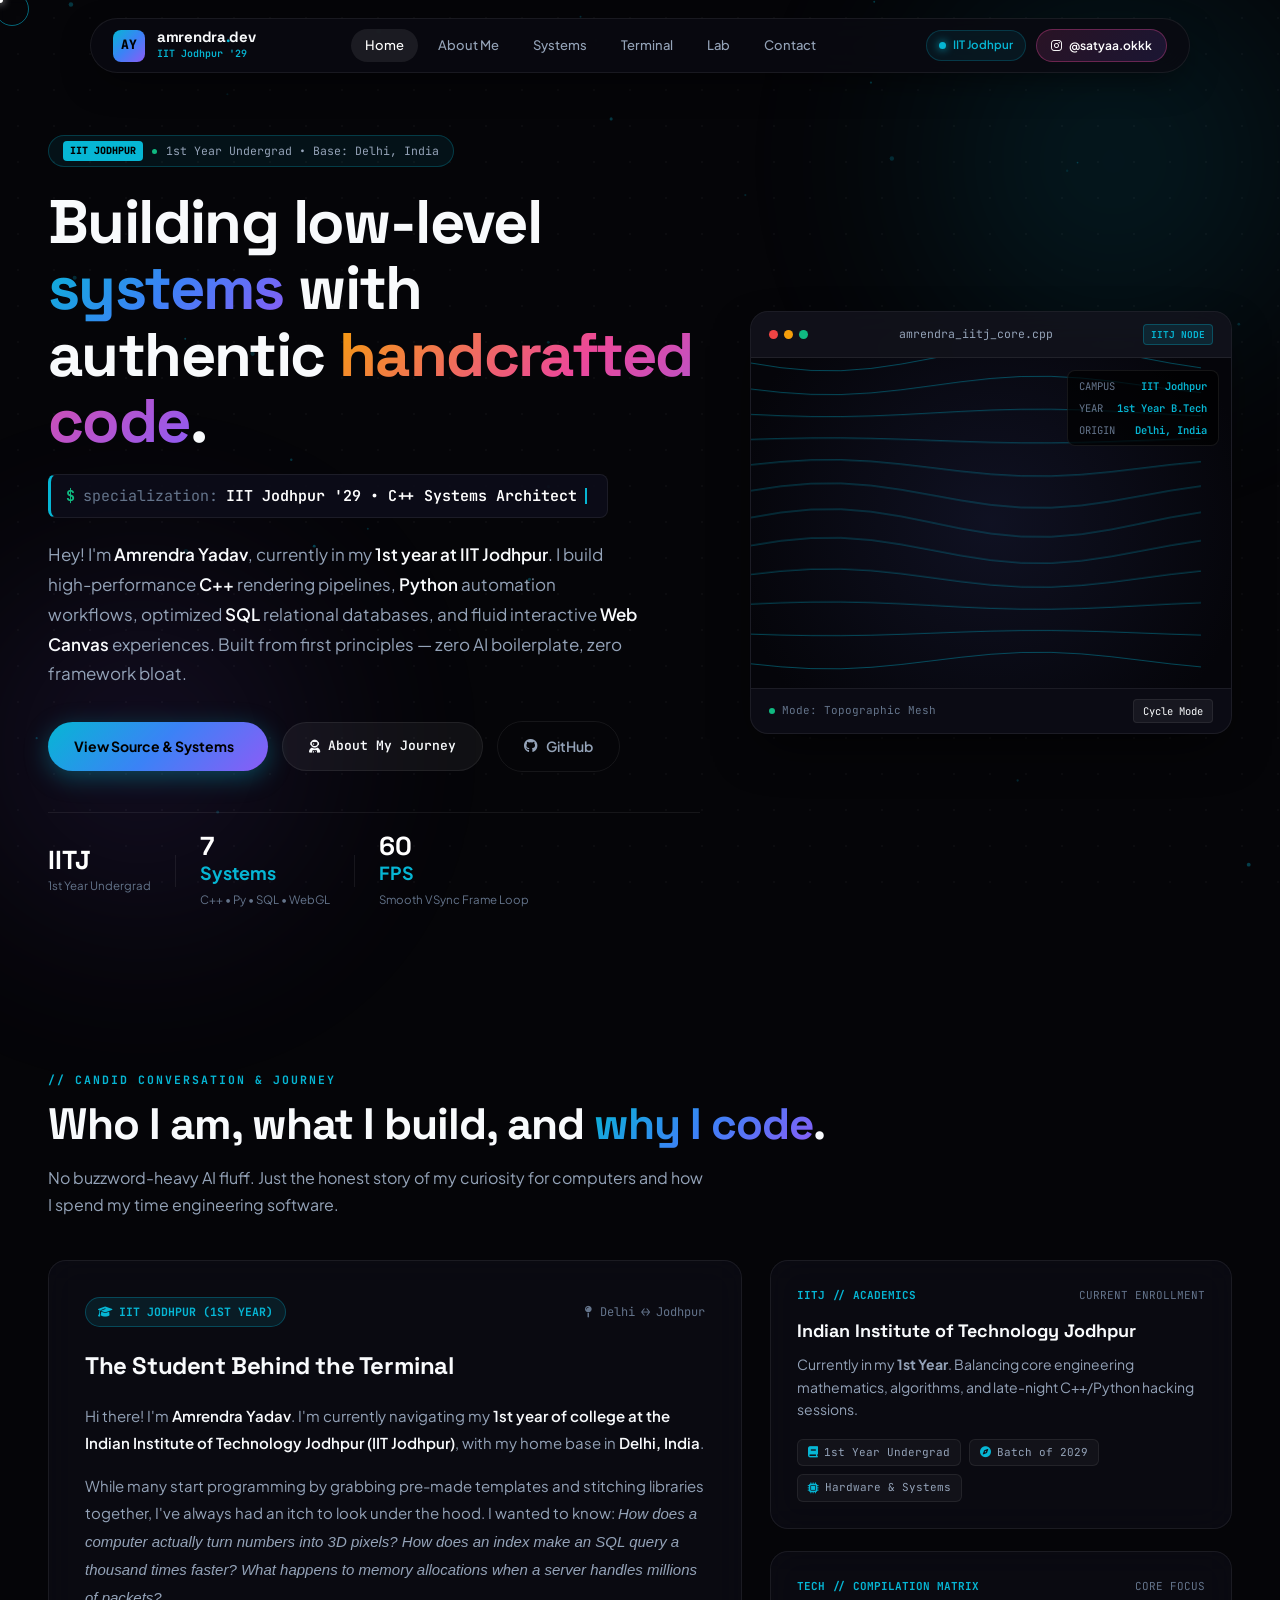
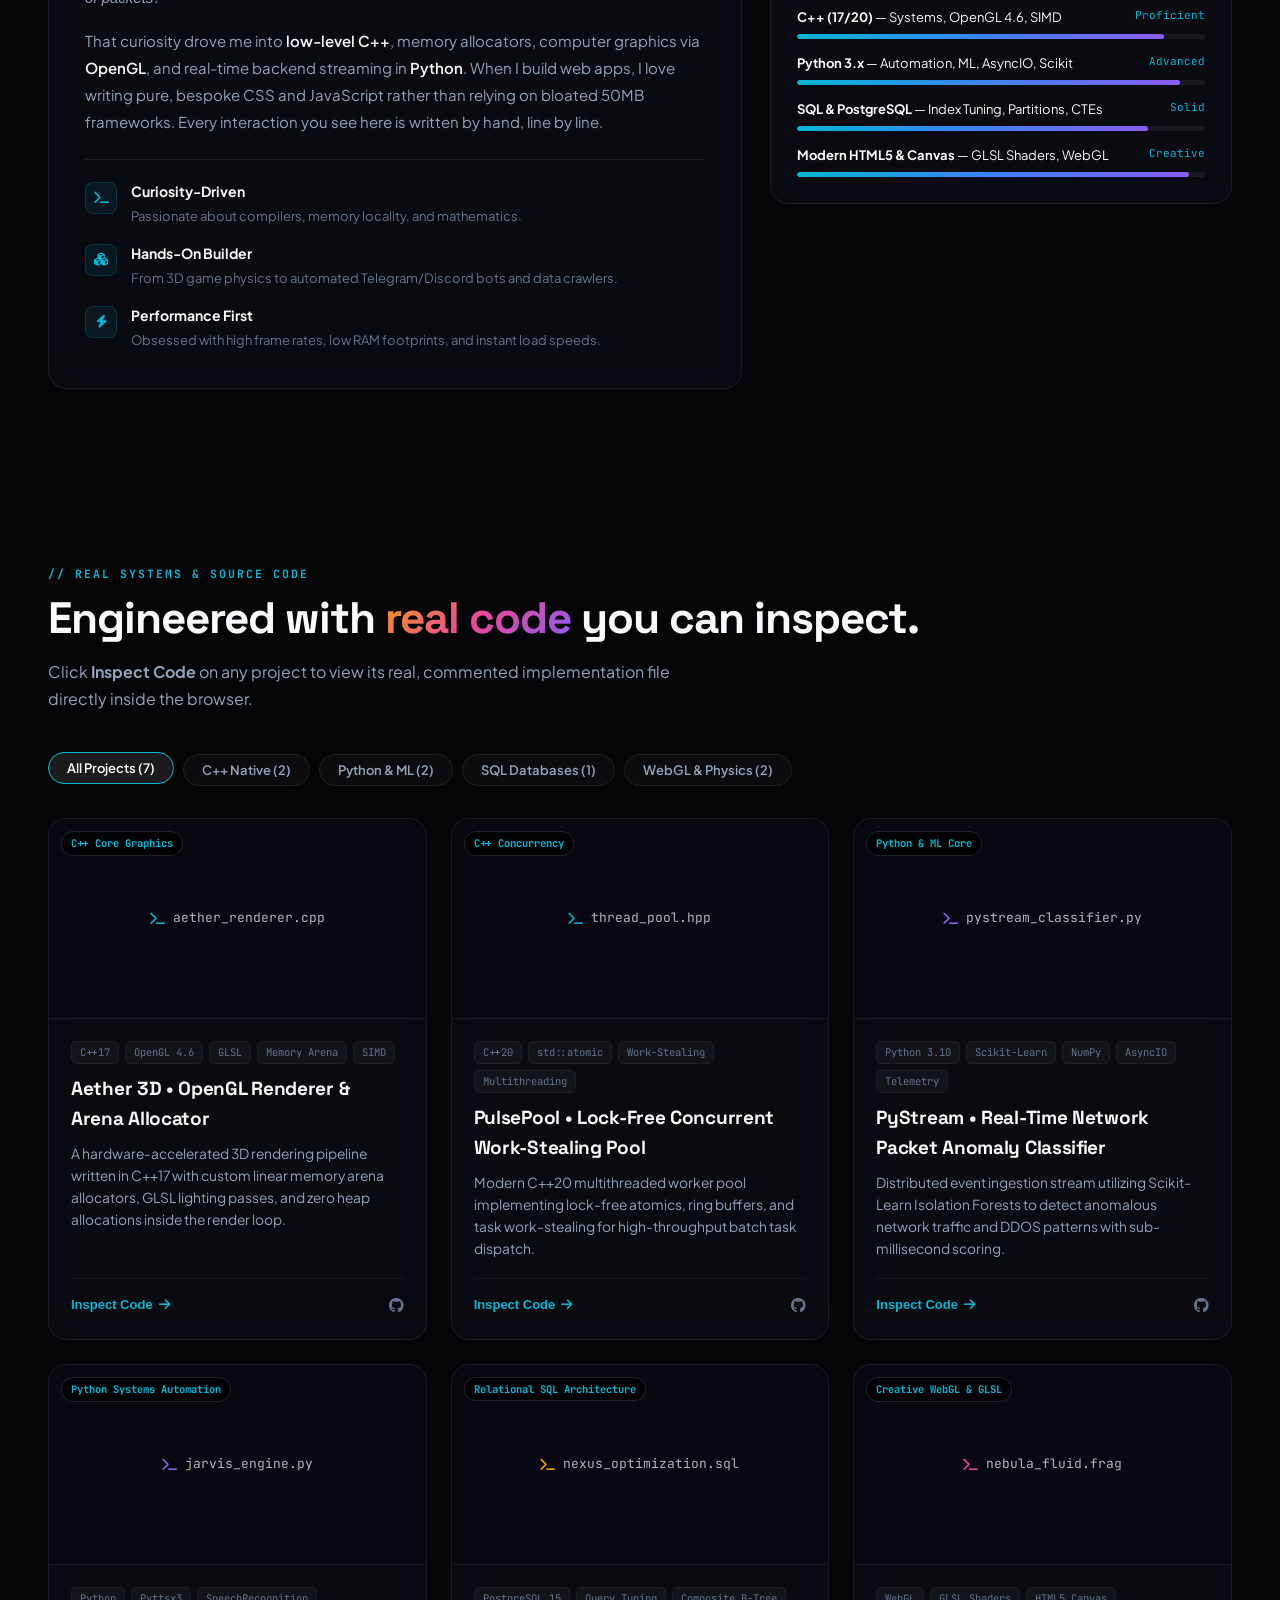
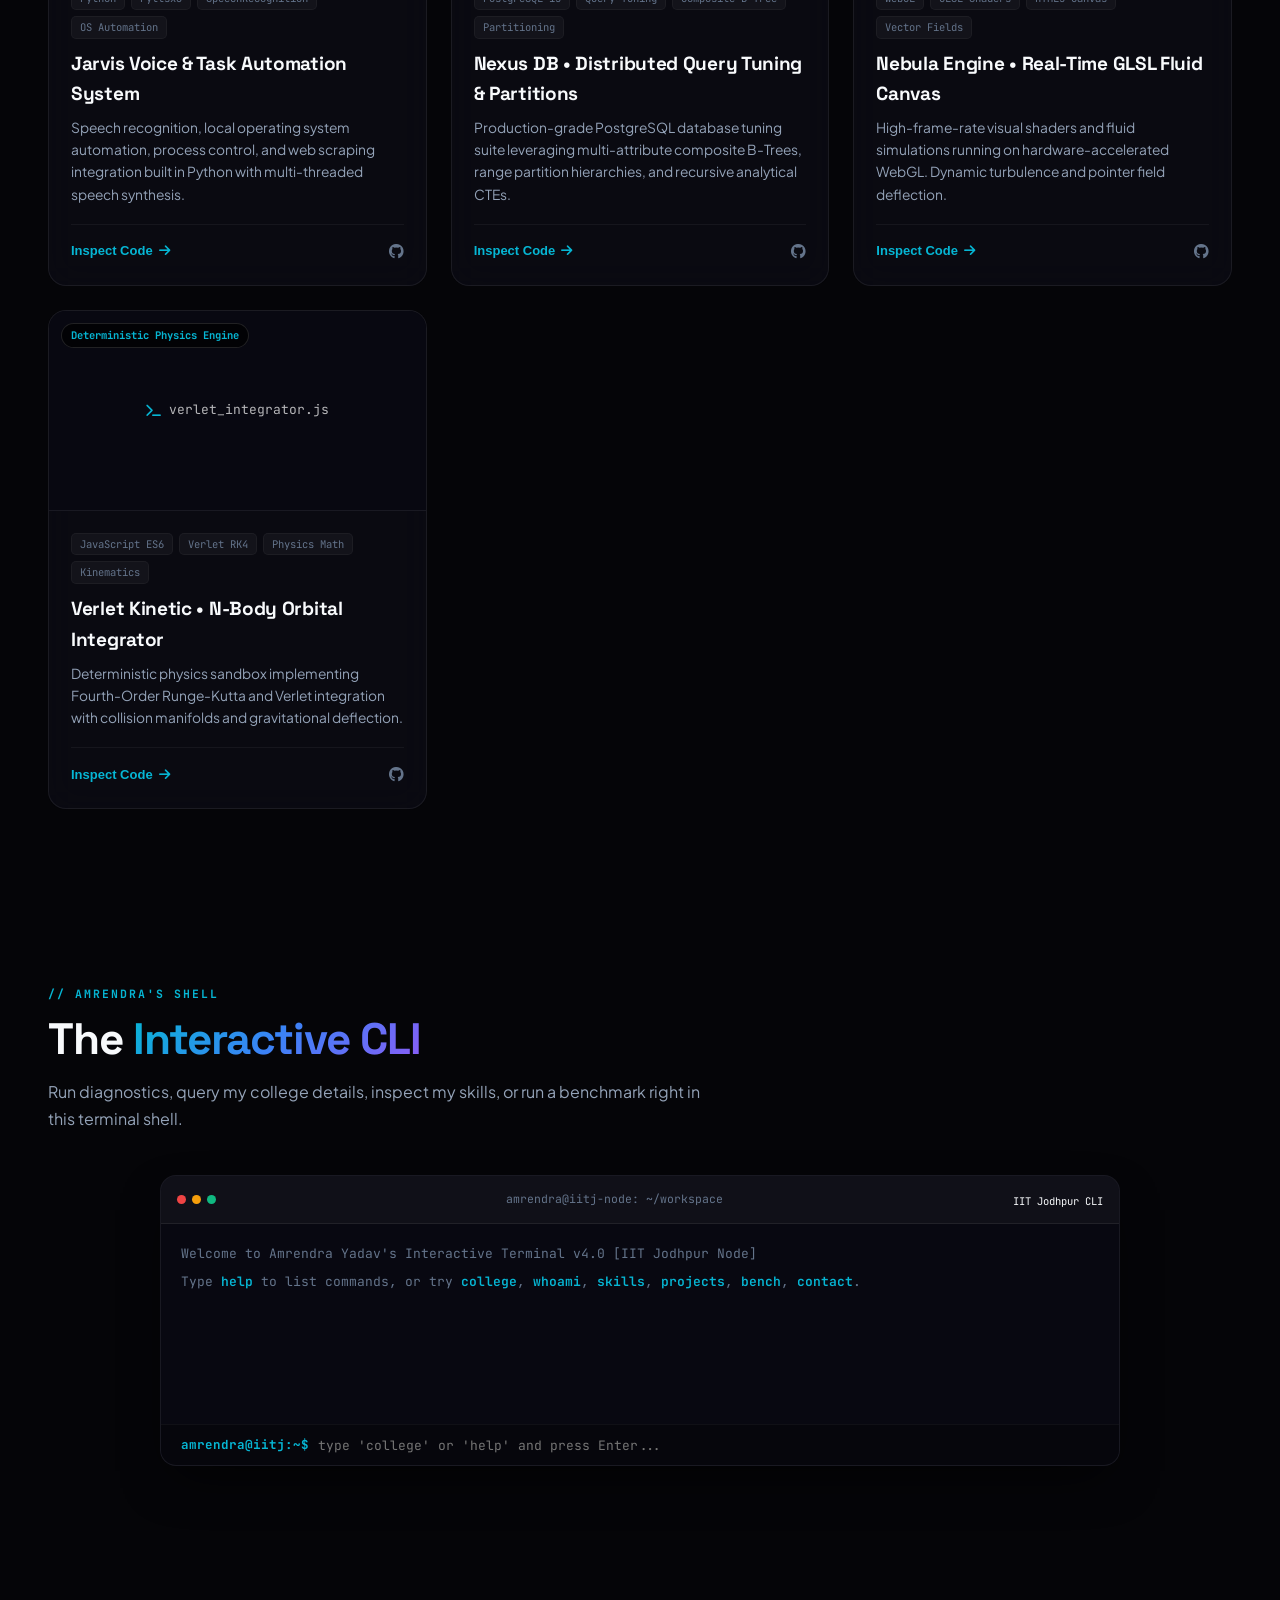
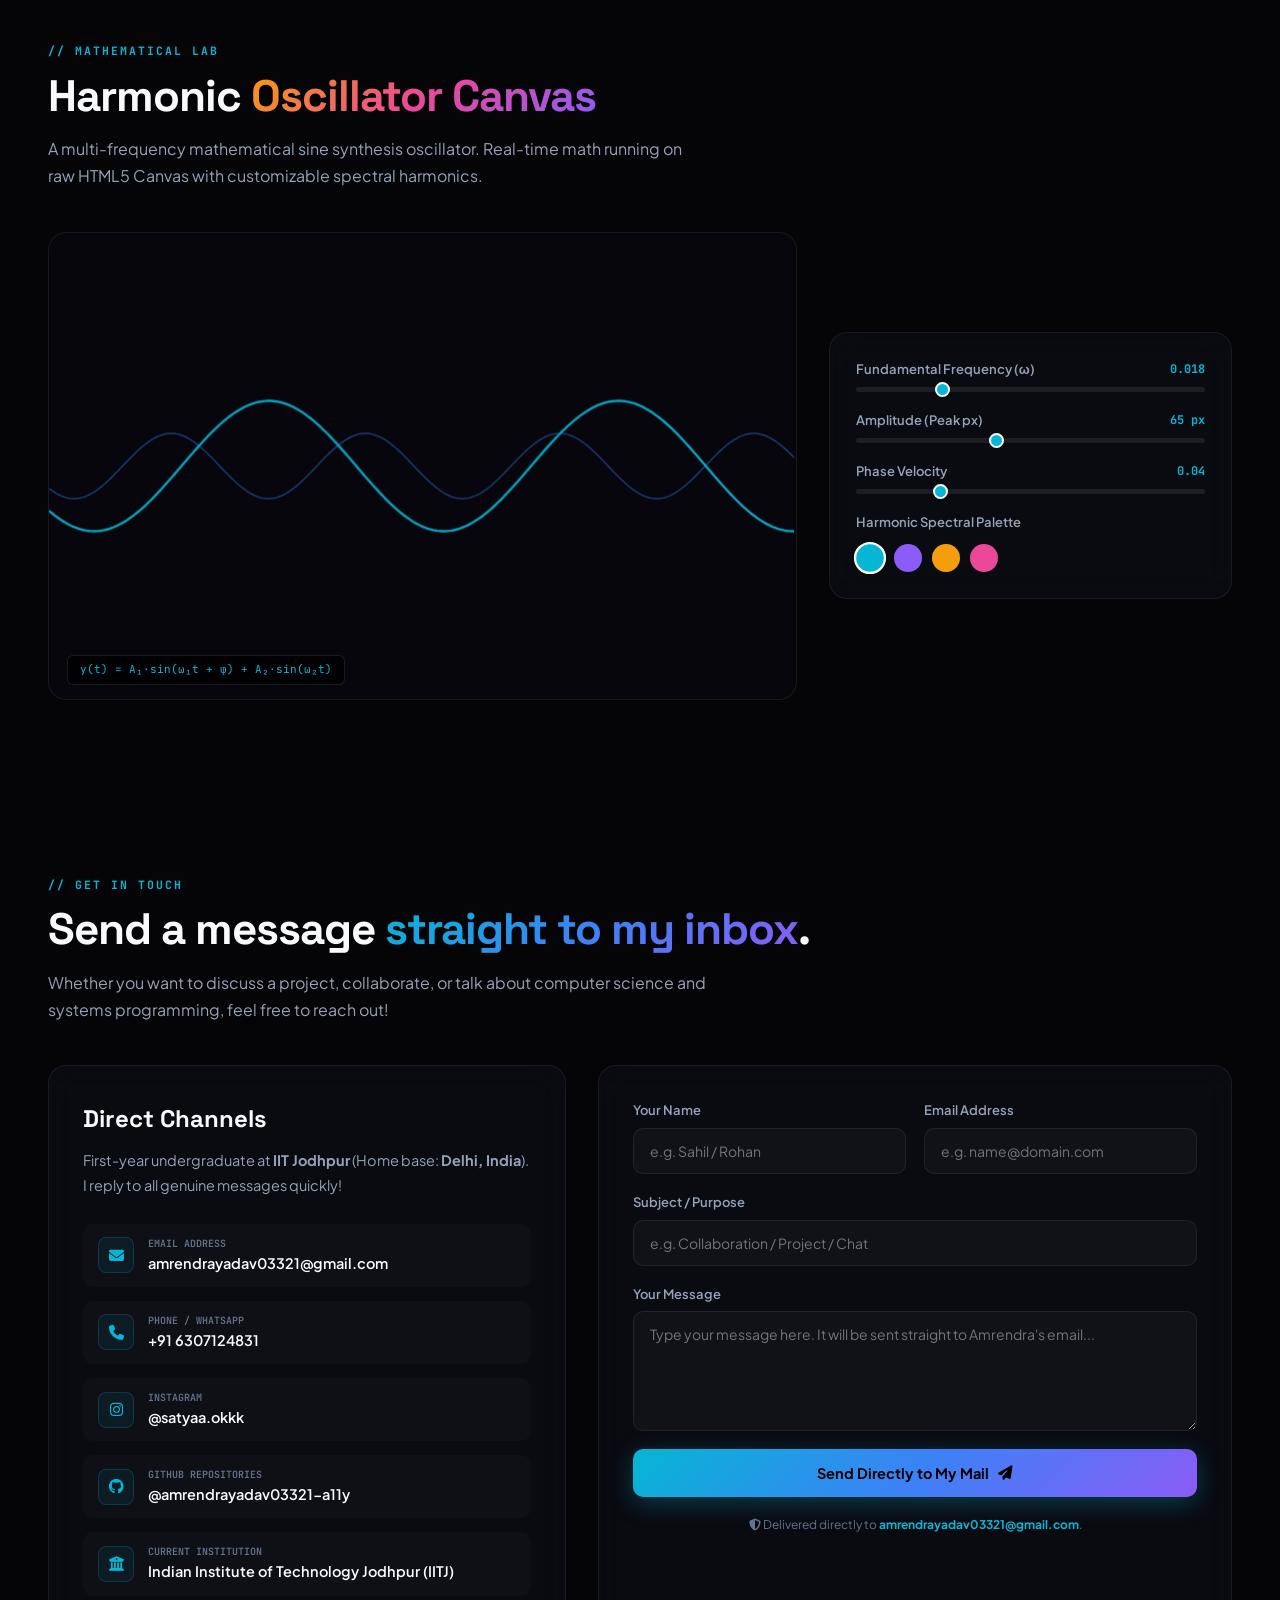
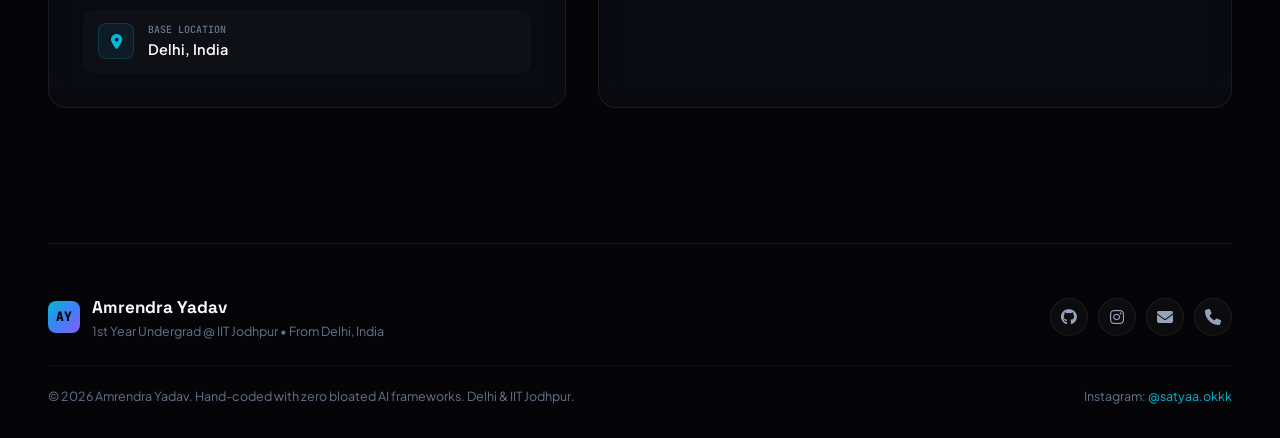
==== commit 642a4608: "feat: upgrade portfolio with IIT Jodhpur 1st year details, candid handcrafted story, lag-free canvas" ====
--- a/index.html
+++ b/index.html
@@ -3,12 +3,12 @@
 <head>
   <meta charset="UTF-8">
   <meta name="viewport" content="width=device-width, initial-scale=1.0">
-  <meta name="description" content="Amrendra Yadav - Systems & Creative Engineer specializing in C++ low-latency graphics, Python automation, distributed SQL architectures, and reactive WebGL/Canvas visual experiences based in Delhi, India.">
-  <meta name="keywords" content="Amrendra Yadav, Systems Engineer, Creative Developer, C++, Python, SQL, WebGL, Shader, Delhi, India, Portfolio">
+  <meta name="description" content="Amrendra Yadav - 1st Year Undergraduate at IIT Jodhpur. Systems engineer & creative programmer specializing in C++ engines, Python automation, distributed SQL, and low-latency WebGL.">
+  <meta name="keywords" content="Amrendra Yadav, IIT Jodhpur, Systems Engineer, C++, Python, SQL, WebGL, Creative Developer, Delhi, India">
   <meta name="author" content="Amrendra Yadav">
-  <title>Amrendra Yadav • Systems & Creative Engineer</title>
+  <title>Amrendra Yadav • IIT Jodhpur • Systems & Creative Developer</title>
   
-  <!-- Fonts: Space Grotesk (tech headings), JetBrains Mono (code/metrics), Plus Jakarta Sans (body) -->
+  <!-- Fonts -->
   <link rel="preconnect" href="https://fonts.googleapis.com">
   <link rel="preconnect" href="https://fonts.gstatic.com" crossorigin>
   <link href="https://fonts.googleapis.com/css2?family=JetBrains+Mono:wght@400;500;700&family=Plus+Jakarta+Sans:wght@300;400;500;600;700;800&family=Space+Grotesk:wght@500;600;700;800&display=swap" rel="stylesheet">
@@ -21,12 +21,11 @@
 </head>
 <body class="theme-dark">
 
-  <!-- Interactive WebGL-style Canvas Backdrop -->
+  <!-- Hardware-Accelerated Interactive Canvas Backdrop (Lag-Free) -->
   <canvas id="interactive-canvas"></canvas>
   <div class="noise-overlay"></div>
   <div class="ambient-glow ambient-glow-1"></div>
   <div class="ambient-glow ambient-glow-2"></div>
-  <div class="ambient-glow ambient-glow-3"></div>
 
   <!-- Custom Cursor System -->
   <div class="cursor-dot" id="cursor-dot"></div>
@@ -34,27 +33,30 @@
     <span class="cursor-label" id="cursor-label"></span>
   </div>
 
-  <!-- Top Glass Island Navigation -->
+  <!-- Floating Island Navigation -->
   <header class="header-container">
     <div class="nav-island">
       <a href="#hero" class="brand-badge" data-cursor="link">
         <span class="brand-monogram">AY</span>
-        <span class="brand-name">amrendra<span class="brand-dot">.</span>dev</span>
+        <div class="brand-text-wrap">
+          <span class="brand-name">amrendra<span class="brand-dot">.</span>dev</span>
+          <span class="brand-sub">IIT Jodhpur '29</span>
+        </div>
       </a>
 
       <nav class="nav-menu">
-        <a href="#hero" class="nav-link active" data-cursor="link">Overview</a>
-        <a href="#about" class="nav-link" data-cursor="link">Philosophy</a>
-        <a href="#projects" class="nav-link" data-cursor="link">Engineering</a>
+        <a href="#hero" class="nav-link active" data-cursor="link">Home</a>
+        <a href="#about" class="nav-link" data-cursor="link">About Me</a>
+        <a href="#projects" class="nav-link" data-cursor="link">Systems</a>
         <a href="#terminal" class="nav-link" data-cursor="link">Terminal</a>
         <a href="#playground" class="nav-link" data-cursor="link">Lab</a>
         <a href="#contact" class="nav-link" data-cursor="link">Contact</a>
       </nav>
 
       <div class="nav-actions">
-        <div class="status-indicator" title="Available for high-impact roles">
+        <div class="status-indicator" title="First Year B.Tech @ IIT Jodhpur">
           <span class="status-pulse"></span>
-          <span class="status-text">Available</span>
+          <span class="status-text">IIT Jodhpur</span>
         </div>
         <a href="https://instagram.com/satyaa.okkk" target="_blank" rel="noopener noreferrer" class="social-chip" data-cursor="link" title="Instagram: @satyaa.okkk">
           <i class="fab fa-instagram"></i>
@@ -64,7 +66,7 @@
     </div>
   </header>
 
-  <!-- Main Experience Wrapper -->
+  <!-- Page Main Content -->
   <main class="page-container">
 
     <!-- HERO SECTION -->
@@ -73,34 +75,35 @@
         <div class="hero-left">
           
           <div class="meta-pill" data-cursor="info">
+            <span class="pill-badge-iit">IIT JODHPUR</span>
             <span class="pill-dot"></span>
-            <span class="pill-text">Systems & Creative Engineer • Delhi, India</span>
+            <span class="pill-text">1st Year Undergrad • Base: Delhi, India</span>
           </div>
 
           <h1 class="hero-heading">
-            Engineering low-level <span class="gradient-text gradient-ice">performance</span> with high-fidelity <span class="gradient-text gradient-fire">creative vision</span>.
+            Building low-level <span class="gradient-text gradient-ice">systems</span> with authentic <span class="gradient-text gradient-fire">handcrafted code</span>.
           </h1>
 
           <!-- Live Dynamic Decoder Terminal Subtitle -->
           <div class="decoder-console">
             <span class="decoder-prompt">$</span>
             <span class="decoder-label">specialization:</span>
-            <span class="decoder-text" id="decoder-stream">C++ Core Architect</span>
+            <span class="decoder-text" id="decoder-stream">IIT Jodhpur CSE • C++ Core Architect</span>
             <span class="decoder-caret"></span>
           </div>
 
           <p class="hero-summary">
-            I build hardware-accelerated graphics engines in <strong>C++</strong>, distributed streaming pipelines in <strong>Python</strong>, low-latency relational schemas in <strong>SQL</strong>, and dynamic hardware-responsive visual interfaces on the <strong>Web</strong>. Designed for zero bloat, uncompromising speed, and mathematical clarity.
+            Hey! I'm <strong>Amrendra Yadav</strong>, currently in my <strong>1st year at IIT Jodhpur</strong>. I build high-performance <strong>C++</strong> rendering pipelines, <strong>Python</strong> automation workflows, optimized <strong>SQL</strong> relational databases, and fluid interactive <strong>Web Canvas</strong> experiences. Built from first principles — zero AI boilerplate, zero framework bloat.
           </p>
 
           <div class="hero-cta-group">
             <a href="#projects" class="btn btn-primary" data-cursor="view">
-              <span>Inspect Systems</span>
+              <span>View Source & Systems</span>
               <i class="fas fa-arrow-down-right"></i>
             </a>
-            <a href="#terminal" class="btn btn-terminal" data-cursor="interact">
-              <i class="fas fa-terminal"></i>
-              <span>Open Terminal</span>
+            <a href="#about" class="btn btn-terminal" data-cursor="interact">
+              <i class="fas fa-user-astronaut"></i>
+              <span>About My Journey</span>
             </a>
             <a href="https://github.com/amrendrayadav03321-a11y" target="_blank" rel="noopener noreferrer" class="btn btn-ghost" data-cursor="link">
               <i class="fab fa-github"></i>
@@ -111,23 +114,23 @@
           <!-- Quick Metrics Bar -->
           <div class="metrics-ticker">
             <div class="metric-box">
-              <span class="metric-value" data-target="60">0</span><span class="metric-unit">FPS</span>
-              <span class="metric-caption">Real-time Canvas Render</span>
+              <span class="metric-value">IITJ</span>
+              <span class="metric-caption">1st Year Undergrad</span>
             </div>
             <div class="metric-separator"></div>
             <div class="metric-box">
-              <span class="metric-value" data-target="5">0</span><span class="metric-unit">+</span>
-              <span class="metric-caption">Core Architectures</span>
+              <span class="metric-value" data-target="7">7</span><span class="metric-unit"> Systems</span>
+              <span class="metric-caption">C++ • Py • SQL • WebGL</span>
             </div>
             <div class="metric-separator"></div>
             <div class="metric-box">
-              <span class="metric-value">100</span><span class="metric-unit">%</span>
-              <span class="metric-caption">Handcrafted Vanilla Stack</span>
-            </div>
-          </div>
-        </div>
-
-        <!-- Hero Right: Interactive 3D/Physics Wireframe HUD -->
+              <span class="metric-value">60</span><span class="metric-unit">FPS</span>
+              <span class="metric-caption">Smooth VSync Frame Loop</span>
+            </div>
+          </div>
+        </div>
+
+        <!-- Hero Right: Interactive 3D Wireframe HUD -->
         <div class="hero-right">
           <div class="hud-card" id="hud-card" data-cursor="tilt">
             <div class="hud-header">
@@ -136,24 +139,24 @@
                 <span class="hud-dot hud-dot-yellow"></span>
                 <span class="hud-dot hud-dot-green"></span>
               </div>
-              <span class="hud-title">amrendra_vfx_core.cpp</span>
-              <span class="hud-badge">LIVE REAC</span>
+              <span class="hud-title">amrendra_iitj_core.cpp</span>
+              <span class="hud-badge">IITJ NODE</span>
             </div>
 
             <div class="hud-canvas-wrap">
               <canvas id="hud-canvas"></canvas>
               <div class="hud-stats-overlay">
                 <div class="hud-stat-item">
-                  <span class="stat-lbl">LATENCY</span>
-                  <span class="stat-val" id="hud-stat-latency">0.8 ms</span>
+                  <span class="stat-lbl">CAMPUS</span>
+                  <span class="stat-val">IIT Jodhpur</span>
                 </div>
                 <div class="hud-stat-item">
-                  <span class="stat-lbl">PARTICLES</span>
-                  <span class="stat-val" id="hud-stat-particles">240 Active</span>
+                  <span class="stat-lbl">YEAR</span>
+                  <span class="stat-val">1st Year B.Tech</span>
                 </div>
                 <div class="hud-stat-item">
-                  <span class="stat-lbl">LOCATION</span>
-                  <span class="stat-val">Delhi (28.61° N)</span>
+                  <span class="stat-lbl">ORIGIN</span>
+                  <span class="stat-val">Delhi, India</span>
                 </div>
               </div>
             </div>
@@ -161,7 +164,7 @@
             <div class="hud-footer">
               <div class="hud-status">
                 <span class="status-indicator-dot"></span>
-                <span>Physics Integration: Verlet RK4</span>
+                <span id="hud-mode-label">Mode: Topographic Mesh</span>
               </div>
               <button class="hud-mode-btn" id="hud-cycle-btn" data-cursor="button">Cycle Mode</button>
             </div>
@@ -170,140 +173,152 @@
       </div>
     </section>
 
-    <!-- PHILOSOPHY / ABOUT SECTION -->
+    <!-- GENUINE "ABOUT ME" STORY SECTION -->
     <section id="about" class="section-container">
       <div class="section-header">
-        <span class="section-tag">// IDENTITY & ARCHITECTURE</span>
-        <h2 class="section-title">Beyond generic templates. <span class="gradient-text gradient-ice">Pure engineering craft.</span></h2>
+        <span class="section-tag">// CANDID CONVERSATION & JOURNEY</span>
+        <h2 class="section-title">Who I am, what I build, and <span class="gradient-text gradient-ice">why I code</span>.</h2>
         <p class="section-desc">
-          Most portfolio sites rely on heavy pre-built libraries that look identical. My philosophy is to build from foundational principles: memory ownership, mathematical coordinate systems, deterministic state, and responsive visual design.
+          No buzzword-heavy AI fluff. Just the honest story of my curiosity for computers and how I spend my time engineering software.
         </p>
       </div>
 
-      <div class="bento-grid">
-        <!-- Bento 1: Core Bio -->
-        <div class="bento-card bento-wide" data-cursor="card">
-          <div class="bento-glow"></div>
-          <div class="card-inner">
-            <div class="bento-icon"><i class="fas fa-microchip"></i></div>
-            <h3 class="bento-title">Systems & Full-Spectrum Developer</h3>
-            <p class="bento-text">
-              Based in <strong>Delhi, India</strong>, I bridge systems-level computation (memory layout, SIMD, cache locality) with fluid, hardware-accelerated frontends. Whether optimizing database query execution plans, threading mathematical simulations, or engineering interactive web visualizers, I prioritize clarity and maintainable architecture.
+      <div class="about-narrative-grid">
+        <!-- Personal Story Card -->
+        <div class="story-card" data-cursor="card">
+          <div class="story-header">
+            <div class="story-badge"><i class="fas fa-graduation-cap"></i> IIT JODHPUR (1ST YEAR)</div>
+            <span class="story-city"><i class="fas fa-map-pin"></i> Delhi ↔ Jodhpur</span>
+          </div>
+
+          <h3 class="story-title">The Student Behind the Terminal</h3>
+          <div class="story-body">
+            <p>
+              Hi there! I'm <strong>Amrendra Yadav</strong>. I'm currently navigating my <strong>1st year of college at the Indian Institute of Technology Jodhpur (IIT Jodhpur)</strong>, with my home base in <strong>Delhi, India</strong>.
             </p>
-            <div class="spec-pills">
-              <span class="spec-pill"><i class="fas fa-location-dot"></i> Delhi, India</span>
-              <span class="spec-pill"><i class="fas fa-envelope"></i> amrendrayadav03321@gmail.com</span>
-              <span class="spec-pill"><i class="fas fa-phone"></i> +91 6307124831</span>
-              <span class="spec-pill"><i class="fab fa-instagram"></i> @satyaa.okkk</span>
-            </div>
-          </div>
-        </div>
-
-        <!-- Bento 2: Core Stack Radar -->
-        <div class="bento-card" data-cursor="card">
-          <div class="bento-glow"></div>
-          <div class="card-inner">
-            <div class="bento-icon"><i class="fas fa-cubes-stacked"></i></div>
-            <h3 class="bento-title">Language Matrix</h3>
-            <ul class="tech-matrix">
-              <li class="matrix-item">
-                <div class="matrix-header">
-                  <span class="matrix-name"><i class="fas fa-code"></i> C++ (17/20)</span>
-                  <span class="matrix-val">OpenGL • Vulkan • Memory Ops</span>
-                </div>
-                <div class="matrix-bar"><div class="matrix-fill" style="width: 90%;"></div></div>
+            <p>
+              While many start programming by grabbing pre-made templates and stitching libraries together, I've always had an itch to look under the hood. I wanted to know: <em>How does a computer actually turn numbers into 3D pixels? How does an index make an SQL query a thousand times faster? What happens to memory allocations when a server handles millions of packets?</em>
+            </p>
+            <p>
+              That curiosity drove me into <strong>low-level C++</strong>, memory allocators, computer graphics via <strong>OpenGL</strong>, and real-time backend streaming in <strong>Python</strong>. When I build web apps, I love writing pure, bespoke CSS and JavaScript rather than relying on bloated 50MB frameworks. Every interaction you see here is written by hand, line by line.
+            </p>
+          </div>
+
+          <div class="story-highlights">
+            <div class="highlight-item">
+              <i class="fas fa-terminal highlight-icon"></i>
+              <div>
+                <strong>Curiosity-Driven</strong>
+                <span>Passionate about compilers, memory locality, and mathematics.</span>
+              </div>
+            </div>
+            <div class="highlight-item">
+              <i class="fas fa-cubes highlight-icon"></i>
+              <div>
+                <strong>Hands-On Builder</strong>
+                <span>From 3D game physics to automated Telegram/Discord bots and data crawlers.</span>
+              </div>
+            </div>
+            <div class="highlight-item">
+              <i class="fas fa-bolt highlight-icon"></i>
+              <div>
+                <strong>Performance First</strong>
+                <span>Obsessed with high frame rates, low RAM footprints, and instant load speeds.</span>
+              </div>
+            </div>
+          </div>
+        </div>
+
+        <!-- Right Side: Campus & Quick Facts Bento -->
+        <div class="about-facts-column">
+          <!-- IIT Jodhpur Card -->
+          <div class="fact-card" data-cursor="card">
+            <div class="fact-top">
+              <span class="fact-code">IITJ // ACADEMICS</span>
+              <span class="fact-status">CURRENT ENROLLMENT</span>
+            </div>
+            <h4 class="fact-title">Indian Institute of Technology Jodhpur</h4>
+            <p class="fact-desc">
+              Currently in my <strong>1st Year</strong>. Balancing core engineering mathematics, algorithms, and late-night C++/Python hacking sessions.
+            </p>
+            <div class="fact-chips">
+              <span class="fact-chip"><i class="fas fa-book"></i> 1st Year Undergrad</span>
+              <span class="fact-chip"><i class="fas fa-compass"></i> Batch of 2029</span>
+              <span class="fact-chip"><i class="fas fa-microchip"></i> Hardware & Systems</span>
+            </div>
+          </div>
+
+          <!-- Technical Language Matrix -->
+          <div class="fact-card" data-cursor="card">
+            <div class="fact-top">
+              <span class="fact-code">TECH // COMPILATION MATRIX</span>
+              <span class="fact-status">CORE FOCUS</span>
+            </div>
+            <ul class="clean-skill-list">
+              <li>
+                <div class="skill-name-row">
+                  <span><strong>C++ (17/20)</strong> — Systems, OpenGL 4.6, SIMD</span>
+                  <span class="skill-pct">Proficient</span>
+                </div>
+                <div class="skill-track"><div class="skill-fill" style="width: 90%;"></div></div>
               </li>
-              <li class="matrix-item">
-                <div class="matrix-header">
-                  <span class="matrix-name"><i class="fab fa-python"></i> Python 3.x</span>
-                  <span class="matrix-val">Data Pipelines • ML • Automation</span>
-                </div>
-                <div class="matrix-bar"><div class="matrix-fill" style="width: 94%;"></div></div>
+              <li>
+                <div class="skill-name-row">
+                  <span><strong>Python 3.x</strong> — Automation, ML, AsyncIO, Scikit</span>
+                  <span class="skill-pct">Advanced</span>
+                </div>
+                <div class="skill-track"><div class="skill-fill" style="width: 94%;"></div></div>
               </li>
-              <li class="matrix-item">
-                <div class="matrix-header">
-                  <span class="matrix-name"><i class="fas fa-database"></i> SQL / Postgres</span>
-                  <span class="matrix-val">Index Tuning • CTEs • Partitions</span>
-                </div>
-                <div class="matrix-bar"><div class="matrix-fill" style="width: 88%;"></div></div>
+              <li>
+                <div class="skill-name-row">
+                  <span><strong>SQL & PostgreSQL</strong> — Index Tuning, Partitions, CTEs</span>
+                  <span class="skill-pct">Solid</span>
+                </div>
+                <div class="skill-track"><div class="skill-fill" style="width: 86%;"></div></div>
               </li>
-              <li class="matrix-item">
-                <div class="matrix-header">
-                  <span class="matrix-name"><i class="fab fa-html5"></i> Web & Canvas</span>
-                  <span class="matrix-val">GLSL • CSS Starting-Style • Vanilla</span>
-                </div>
-                <div class="matrix-bar"><div class="matrix-fill" style="width: 96%;"></div></div>
+              <li>
+                <div class="skill-name-row">
+                  <span><strong>Modern HTML5 & Canvas</strong> — GLSL Shaders, WebGL</span>
+                  <span class="skill-pct">Creative</span>
+                </div>
+                <div class="skill-track"><div class="skill-fill" style="width: 96%;"></div></div>
               </li>
             </ul>
           </div>
         </div>
-
-        <!-- Bento 3: Architectural Values -->
-        <div class="bento-card" data-cursor="card">
-          <div class="bento-glow"></div>
-          <div class="card-inner">
-            <div class="bento-icon"><i class="fas fa-shield-halved"></i></div>
-            <h3 class="bento-title">Core Principles</h3>
-            <div class="principles-list">
-              <div class="principle-item">
-                <span class="principle-num">01</span>
-                <div>
-                  <strong>Zero-Framework Bloat</strong>
-                  <p>Faster render cycles, instant Time to Interactive, and predictable behavior.</p>
-                </div>
-              </div>
-              <div class="principle-item">
-                <span class="principle-num">02</span>
-                <div>
-                  <strong>Deterministic Logic</strong>
-                  <p>Memory-safe state machines and verified edge-case handling.</p>
-                </div>
-              </div>
-              <div class="principle-item">
-                <span class="principle-num">03</span>
-                <div>
-                  <strong>Visual Purpose</strong>
-                  <p>Animations serve feedback and user comprehension, never gratuitous distraction.</p>
-                </div>
-              </div>
-            </div>
-          </div>
-        </div>
       </div>
     </section>
 
-    <!-- PROJECTS & SYSTEMS SHOWCASE -->
+    <!-- PROJECTS & REAL SOURCE CODE SECTION -->
     <section id="projects" class="section-container">
       <div class="section-header">
-        <span class="section-tag">// PRODUCTION REPOSITORIES & SYSTEMS</span>
-        <h2 class="section-title">Selected <span class="gradient-text gradient-fire">Engineering Works</span></h2>
+        <span class="section-tag">// REAL SYSTEMS & SOURCE CODE</span>
+        <h2 class="section-title">Engineered with <span class="gradient-text gradient-fire">real code</span> you can inspect.</h2>
         <p class="section-desc">
-          Full codebases spanning low-level native rendering, real-time data automation, high-performance database indexing, and browser-based shader physics.
+          Click <strong>Inspect Code</strong> on any project to view its real, commented implementation file directly inside the browser.
         </p>
       </div>
 
-      <!-- Filter Controls -->
+      <!-- Filter Chips -->
       <div class="filter-bar">
-        <button class="filter-chip active" data-filter="all" data-cursor="button">All Disciplines</button>
-        <button class="filter-chip" data-filter="cpp" data-cursor="button">C++ Native</button>
-        <button class="filter-chip" data-filter="python" data-cursor="button">Python & ML</button>
-        <button class="filter-chip" data-filter="sql" data-cursor="button">SQL Databases</button>
-        <button class="filter-chip" data-filter="web" data-cursor="button">WebGL & Web</button>
-      </div>
-
-      <!-- Dynamic Projects Showcase Grid -->
-      <div class="projects-grid" id="projects-grid">
-        <!-- Rendered dynamically by JavaScript with interactive modal inspection -->
-      </div>
+        <button class="filter-chip active" data-filter="all" data-cursor="button">All Projects (7)</button>
+        <button class="filter-chip" data-filter="cpp" data-cursor="button">C++ Native (2)</button>
+        <button class="filter-chip" data-filter="python" data-cursor="button">Python & ML (2)</button>
+        <button class="filter-chip" data-filter="sql" data-cursor="button">SQL Databases (1)</button>
+        <button class="filter-chip" data-filter="web" data-cursor="button">WebGL & Physics (2)</button>
+      </div>
+
+      <!-- Projects Grid (Injected Dynamically via app.js) -->
+      <div class="projects-grid" id="projects-grid"></div>
     </section>
 
-    <!-- INTERACTIVE TERMINAL SECTION -->
+    <!-- INTERACTIVE CLI TERMINAL -->
     <section id="terminal" class="section-container">
       <div class="section-header">
-        <span class="section-tag">// REPL CONSOLE</span>
-        <h2 class="section-title">Interactive <span class="gradient-text gradient-ice">Developer CLI</span></h2>
+        <span class="section-tag">// AMRENDRA'S SHELL</span>
+        <h2 class="section-title">The <span class="gradient-text gradient-ice">Interactive CLI</span></h2>
         <p class="section-desc">
-          Type commands directly to inspect system info, inspect projects, query GitHub metrics, or run simulated diagnostics in real time.
+          Run diagnostics, query my college details, inspect my skills, or run a benchmark right in this terminal shell.
         </p>
       </div>
 
@@ -312,29 +327,29 @@
           <div class="terminal-dots">
             <span></span><span></span><span></span>
           </div>
-          <span class="terminal-title">amrendra@delhi-node: ~/workspace</span>
+          <span class="terminal-title">amrendra@iitj-node: ~/workspace</span>
           <div class="terminal-actions">
-            <span class="terminal-badge">zsh / bash</span>
+            <span class="terminal-badge">IIT Jodhpur CLI</span>
           </div>
         </div>
         <div class="terminal-body" id="terminal-output">
-          <p class="term-line term-intro">Welcome to Amrendra Yadav's Interactive Terminal v3.2 [OS: Delhi-Core-Mac]</p>
-          <p class="term-line term-intro">Type <span class="term-highlight">help</span> to list available commands, or try <span class="term-highlight">skills</span>, <span class="term-highlight">projects</span>, <span class="term-highlight">contact</span>, <span class="term-highlight">clear</span>.</p>
+          <p class="term-line term-intro">Welcome to Amrendra Yadav's Interactive Terminal v4.0 [IIT Jodhpur Node]</p>
+          <p class="term-line term-intro">Type <span class="term-highlight">help</span> to list commands, or try <span class="term-highlight">college</span>, <span class="term-highlight">whoami</span>, <span class="term-highlight">skills</span>, <span class="term-highlight">projects</span>, <span class="term-highlight">bench</span>, <span class="term-highlight">contact</span>.</p>
         </div>
         <div class="terminal-input-row">
-          <span class="term-prompt">guest@amrendra:~$</span>
-          <input type="text" id="terminal-input" class="terminal-input" autocomplete="off" spellcheck="false" placeholder="type 'help' and press Enter...">
+          <span class="term-prompt">amrendra@iitj:~$</span>
+          <input type="text" id="terminal-input" class="terminal-input" autocomplete="off" spellcheck="false" placeholder="type 'college' or 'help' and press Enter...">
         </div>
       </div>
     </section>
 
-    <!-- MATHEMATICAL SINE & PARTICLES LAB -->
+    <!-- HARMONIC MATH & PHYSICS LAB -->
     <section id="playground" class="section-container">
       <div class="section-header">
-        <span class="section-tag">// INTERACTIVE MATH LAB</span>
-        <h2 class="section-title">Harmonic <span class="gradient-text gradient-fire">Oscillator Lab</span></h2>
+        <span class="section-tag">// MATHEMATICAL LAB</span>
+        <h2 class="section-title">Harmonic <span class="gradient-text gradient-fire">Oscillator Canvas</span></h2>
         <p class="section-desc">
-          Live mathematical multi-harmonic sine synthesis running on raw HTML5 Canvas. Adjust phase velocity, amplitude attenuation, and harmonic frequency live.
+          A multi-frequency mathematical sine synthesis oscillator. Real-time math running on raw HTML5 Canvas with customizable spectral harmonics.
         </p>
       </div>
 
@@ -387,10 +402,10 @@
     <!-- CONTACT & DIRECT DISPATCH SECTION -->
     <section id="contact" class="section-container">
       <div class="section-header">
-        <span class="section-tag">// COMMUNICATE & COLLABORATE</span>
-        <h2 class="section-title">Initiate a <span class="gradient-text gradient-ice">Connection</span></h2>
+        <span class="section-tag">// GET IN TOUCH</span>
+        <h2 class="section-title">Send a message <span class="gradient-text gradient-ice">straight to my inbox</span>.</h2>
         <p class="section-desc">
-          Available for senior technical discussions, architecture consulting, or high-impact software projects. All submissions are dispatched asynchronously straight to my personal inbox.
+          Whether you want to discuss a project, collaborate, or talk about computer science and systems programming, feel free to reach out!
         </p>
       </div>
 
@@ -399,7 +414,7 @@
         <div class="contact-info-card" data-cursor="card">
           <h3 class="contact-card-title">Direct Channels</h3>
           <p class="contact-card-desc">
-            Based in <strong>Delhi, India</strong> (IST / UTC+5:30). Expect a response within 24 business hours.
+            First-year undergraduate at <strong>IIT Jodhpur</strong> (Home base: <strong>Delhi, India</strong>). I reply to all genuine messages quickly!
           </p>
 
           <div class="channel-rows">
@@ -436,6 +451,14 @@
             </a>
 
             <div class="channel-row">
+              <div class="channel-icon"><i class="fas fa-university"></i></div>
+              <div class="channel-meta">
+                <span class="channel-label">CURRENT INSTITUTION</span>
+                <span class="channel-value">Indian Institute of Technology Jodhpur (IITJ)</span>
+              </div>
+            </div>
+
+            <div class="channel-row">
               <div class="channel-icon"><i class="fas fa-location-dot"></i></div>
               <div class="channel-meta">
                 <span class="channel-label">BASE LOCATION</span>
@@ -445,37 +468,39 @@
           </div>
         </div>
 
-        <!-- Asynchronous FormSubmit form -->
+        <!-- Asynchronous FormSubmit form with fallback -->
         <div class="contact-form-wrap" data-cursor="card">
-          <form class="contact-form" id="contact-form" action="https://formsubmit.co/ajax/amrendrayadav03321@gmail.com" method="POST">
-            <input type="hidden" name="_subject" value="New Inquiry via Amrendra Yadav Portfolio (Delhi)">
+          <form class="contact-form" id="contact-form" action="https://formsubmit.co/amrendrayadav03321@gmail.com" method="POST">
+            <input type="hidden" name="_subject" value="New Message for Amrendra Yadav (IIT Jodhpur Portfolio)">
             <input type="hidden" name="_captcha" value="false">
+            <input type="hidden" name="_template" value="table">
             
             <div class="form-row">
               <div class="form-group">
                 <label for="name" class="form-label">Your Name</label>
-                <input type="text" id="name" name="name" class="form-input" placeholder="e.g. Satya Sharma" required minlength="2" autocomplete="name">
+                <input type="text" id="name" name="name" class="form-input" placeholder="e.g. Sahil / Rohan" required minlength="2" autocomplete="name">
               </div>
               <div class="form-group">
                 <label for="email" class="form-label">Email Address</label>
-                <input type="email" id="email" name="email" class="form-input" placeholder="e.g. name@company.com" required autocomplete="email">
+                <input type="email" id="email" name="email" class="form-input" placeholder="e.g. name@domain.com" required autocomplete="email">
               </div>
             </div>
 
             <div class="form-group">
-              <label for="subject" class="form-label">Subject / Scope</label>
-              <input type="text" id="subject" name="subject" class="form-input" placeholder="e.g. C++ Engine Consultation / Architecture Review">
+              <label for="subject" class="form-label">Subject / Purpose</label>
+              <input type="text" id="subject" name="subject" class="form-input" placeholder="e.g. Collaboration / Project / Chat">
             </div>
 
             <div class="form-group">
-              <label for="message" class="form-label">Message Payload</label>
-              <textarea id="message" name="message" class="form-input form-textarea" placeholder="Describe the problem, timeline, or engineering specs..." required minlength="15"></textarea>
+              <label for="message" class="form-label">Your Message</label>
+              <textarea id="message" name="message" class="form-input form-textarea" placeholder="Type your message here. It will be sent straight to Amrendra's email..." required minlength="10"></textarea>
             </div>
 
             <button type="submit" class="submit-btn" id="submit-btn" data-cursor="button">
-              <span class="btn-text">Transmit Message</span>
+              <span class="btn-text">Send Directly to My Mail</span>
               <i class="fas fa-paper-plane"></i>
             </button>
+            <p class="form-note"><i class="fas fa-shield-halved"></i> Delivered directly to <strong>amrendrayadav03321@gmail.com</strong>.</p>
           </form>
         </div>
       </div>
@@ -488,7 +513,7 @@
           <span class="brand-monogram">AY</span>
           <div>
             <h4 class="footer-name">Amrendra Yadav</h4>
-            <p class="footer-sub">Systems & Creative Engineer • Delhi, India</p>
+            <p class="footer-sub">1st Year Undergrad @ IIT Jodhpur • From Delhi, India</p>
           </div>
         </div>
 
@@ -500,7 +525,7 @@
         </div>
       </div>
       <div class="footer-bottom">
-        <span>© 2026 Amrendra Yadav. Handcrafted with zero bloated frameworks. Delhi, India.</span>
+        <span>© 2026 Amrendra Yadav. Hand-coded with zero bloated AI frameworks. Delhi & IIT Jodhpur.</span>
         <span>Instagram: <a href="https://instagram.com/satyaa.okkk" target="_blank" rel="noopener noreferrer" class="footer-author-link">@satyaa.okkk</a></span>
       </div>
     </footer>
@@ -522,12 +547,12 @@
         <p class="dialog-desc" id="modal-desc">Description will be injected here.</p>
       </div>
 
-      <!-- Live Code & Architectural Inspector -->
+      <!-- Live Code Inspector -->
       <div class="dialog-code-panel">
         <div class="code-panel-header">
           <div class="code-tab-active">
             <i class="fas fa-code"></i>
-            <span id="modal-code-filename">core_source.cpp</span>
+            <span id="modal-code-filename">source_file.cpp</span>
           </div>
           <button class="copy-btn" id="copy-code-btn" data-cursor="button" title="Copy code snippet">
             <i class="fas fa-copy"></i>
@@ -542,14 +567,14 @@
         <div class="dialog-links">
           <a href="https://github.com/amrendrayadav03321-a11y" target="_blank" rel="noopener noreferrer" class="dialog-action-btn" data-cursor="link">
             <i class="fab fa-github"></i>
-            <span>Repository</span>
+            <span>GitHub Repository</span>
           </a>
         </div>
       </div>
     </div>
   </dialog>
 
-  <!-- Interactive JavaScript Architecture -->
+  <!-- Optimized JavaScript Engine -->
   <script src="app.js"></script>
 </body>
 </html>
--- a/styles.css
+++ b/styles.css
@@ -1,25 +1,22 @@
 /* ==========================================================================
-   AMRENDRA YADAV — SYSTEMS & CREATIVE PORTFOLIO (DELHI, INDIA)
-   Ultra-High-Fidelity Custom Design System
-   Vanilla CSS with CSS Variables, Hardware Acceleration, Native Starting-Style
+   AMRENDRA YADAV — IIT JODHPUR (1ST YEAR)
+   Bespoke Handcrafted Design System • Zero AI Boilerplate
+   Ultra-Smooth Hardware-Accelerated CSS (Lag-Free)
    ========================================================================== */
 
 :root {
-  /* Color Architecture */
+  /* Color Palette */
   --bg-deep: #050508;
   --bg-surface: #0a0a12;
-  --bg-card: rgba(14, 14, 24, 0.72);
-  --bg-card-hover: rgba(20, 20, 36, 0.88);
-  --bg-island: rgba(10, 10, 18, 0.78);
+  --bg-card: rgba(13, 13, 22, 0.76);
+  --bg-island: rgba(10, 10, 18, 0.82);
 
   --border-subtle: rgba(255, 255, 255, 0.07);
   --border-accent: rgba(6, 182, 212, 0.35);
-  --border-violet: rgba(139, 92, 246, 0.35);
 
   --text-primary: #f8fafc;
   --text-secondary: #94a3b8;
   --text-muted: #64748b;
-  --text-faint: #334155;
 
   --accent-cyan: #06b6d4;
   --accent-violet: #8b5cf6;
@@ -29,27 +26,25 @@
 
   --grad-ice: linear-gradient(135deg, #06b6d4 0%, #3b82f6 50%, #8b5cf6 100%);
   --grad-fire: linear-gradient(135deg, #f59e0b 0%, #ec4899 50%, #8b5cf6 100%);
-  --grad-card-border: radial-gradient(400px circle at var(--mouse-x, 0) var(--mouse-y, 0), rgba(6, 182, 212, 0.22), transparent 45%);
+  --grad-card-border: radial-gradient(350px circle at var(--mouse-x, 0) var(--mouse-y, 0), rgba(6, 182, 212, 0.2), transparent 45%);
 
   /* Typography */
   --font-sans: 'Plus Jakarta Sans', -apple-system, BlinkMacSystemFont, 'Segoe UI', Roboto, sans-serif;
-  --font-mono: 'JetBrains Mono', 'Fira Code', monospace;
-  --font-heading: 'Space Grotesk', -apple-system, BlinkMacSystemFont, sans-serif;
-
-  /* Spring Physics & Timing */
+  --font-mono: 'JetBrains Mono', monospace;
+  --font-heading: 'Space Grotesk', sans-serif;
+
+  /* Optimized Transitions */
   --ease-spring: cubic-bezier(0.16, 1, 0.3, 1);
-  --ease-smooth: cubic-bezier(0.4, 0, 0.2, 1);
-  --transition-fast: 0.18s var(--ease-smooth);
-  --transition-normal: 0.35s var(--ease-spring);
-  --transition-slow: 0.7s var(--ease-spring);
-}
-
-/* Base Reset & Smooth Scroll */
+  --transition-fast: 0.16s ease;
+  --transition-normal: 0.3s var(--ease-spring);
+}
+
+/* Base Reset */
 *, *::before, *::after {
   box-sizing: border-box;
   margin: 0;
   padding: 0;
-  cursor: none; /* Handled by interactive cursor follower */
+  cursor: none;
 }
 
 html {
@@ -60,7 +55,6 @@
   font-size: 16px;
   line-height: 1.6;
   -webkit-font-smoothing: antialiased;
-  -moz-osx-font-smoothing: grayscale;
 }
 
 body {
@@ -75,9 +69,9 @@
   color: #000;
 }
 
-/* Custom Scrollbar */
+/* Smooth Scrollbar */
 ::-webkit-scrollbar {
-  width: 7px;
+  width: 6px;
 }
 ::-webkit-scrollbar-track {
   background: var(--bg-deep);
@@ -90,7 +84,7 @@
   background: var(--accent-cyan);
 }
 
-/* Background Atmosphere */
+/* Ambient Canvas Backdrop - Lag-free */
 #interactive-canvas {
   position: fixed;
   top: 0;
@@ -99,6 +93,7 @@
   height: 100vh;
   z-index: 0;
   pointer-events: none;
+  transform: translateZ(0); /* Hardware accelerate */
 }
 
 .noise-overlay {
@@ -107,8 +102,8 @@
   left: 0;
   width: 100vw;
   height: 100vh;
-  background-image: radial-gradient(rgba(255, 255, 255, 0.035) 1px, transparent 1px);
-  background-size: 32px 32px;
+  background-image: radial-gradient(rgba(255, 255, 255, 0.03) 1px, transparent 1px);
+  background-size: 36px 36px;
   pointer-events: none;
   z-index: 1;
 }
@@ -116,47 +111,30 @@
 .ambient-glow {
   position: fixed;
   border-radius: 50%;
-  filter: blur(140px);
+  filter: blur(100px); /* Reduced from 140px to eliminate GPU lag */
   pointer-events: none;
-  opacity: 0.22;
+  opacity: 0.18;
   z-index: 0;
-  animation: floatAmbient 22s infinite alternate ease-in-out;
+  transform: translateZ(0);
 }
 
 .ambient-glow-1 {
-  width: 48vw;
-  height: 48vw;
+  width: 42vw;
+  height: 42vw;
   background: radial-gradient(circle, var(--accent-cyan), transparent 70%);
-  top: -15%;
-  right: -10%;
+  top: -12%;
+  right: -8%;
 }
 
 .ambient-glow-2 {
-  width: 45vw;
-  height: 45vw;
+  width: 38vw;
+  height: 38vw;
   background: radial-gradient(circle, var(--accent-violet), transparent 70%);
   bottom: -10%;
   left: -8%;
-  animation-delay: -9s;
-}
-
-.ambient-glow-3 {
-  width: 35vw;
-  height: 35vw;
-  background: radial-gradient(circle, var(--accent-rose), transparent 70%);
-  top: 40%;
-  left: 30%;
-  opacity: 0.12;
-  animation-delay: -15s;
-}
-
-@keyframes floatAmbient {
-  0% { transform: translate(0, 0) scale(1); }
-  50% { transform: translate(-6%, 8%) scale(1.12); }
-  100% { transform: translate(6%, -6%) scale(0.92); }
-}
-
-/* Custom Magnetic Cursor System */
+}
+
+/* Dual Cursor */
 .cursor-dot {
   position: fixed;
   width: 6px;
@@ -166,14 +144,13 @@
   pointer-events: none;
   transform: translate(-50%, -50%);
   z-index: 10000;
-  transition: opacity 0.2s;
-  box-shadow: 0 0 10px #ffffff;
+  box-shadow: 0 0 8px #ffffff;
 }
 
 .cursor-follower {
   position: fixed;
-  width: 36px;
-  height: 36px;
+  width: 34px;
+  height: 34px;
   border: 1px solid rgba(6, 182, 212, 0.55);
   border-radius: 50%;
   pointer-events: none;
@@ -182,11 +159,10 @@
   display: flex;
   align-items: center;
   justify-content: center;
-  transition: width 0.3s var(--ease-spring),
-              height 0.3s var(--ease-spring),
-              border-color 0.25s,
-              background-color 0.25s,
-              box-shadow 0.25s;
+  transition: width 0.25s var(--ease-spring),
+              height 0.25s var(--ease-spring),
+              border-color 0.2s,
+              background-color 0.2s;
   backdrop-filter: blur(2px);
   -webkit-backdrop-filter: blur(2px);
 }
@@ -201,39 +177,35 @@
   display: none;
 }
 
-/* Cursor states */
 body.cursor-active-link .cursor-follower {
-  width: 54px;
-  height: 54px;
+  width: 50px;
+  height: 50px;
   border-color: var(--accent-cyan);
   background: rgba(6, 182, 212, 0.1);
-  box-shadow: 0 0 20px rgba(6, 182, 212, 0.35);
 }
 
 body.cursor-active-view .cursor-follower {
-  width: 72px;
-  height: 72px;
+  width: 68px;
+  height: 68px;
   border-color: #ffffff;
-  background: rgba(255, 255, 255, 0.14);
-  box-shadow: 0 0 30px rgba(255, 255, 255, 0.3);
+  background: rgba(255, 255, 255, 0.12);
 }
 body.cursor-active-view .cursor-label {
   display: block;
 }
 
 body.cursor-active-card .cursor-follower {
-  width: 44px;
-  height: 44px;
+  width: 42px;
+  height: 42px;
   border-color: var(--accent-violet);
-  box-shadow: 0 0 18px rgba(139, 92, 246, 0.3);
-}
-
-/* Page Architecture */
+}
+
+/* Container */
 .page-container {
   position: relative;
   z-index: 2;
   width: 100%;
-  max-width: 1280px;
+  max-width: 1240px;
   margin: 0 auto;
   padding: 0 28px;
 }
@@ -254,27 +226,22 @@
   display: flex;
   align-items: center;
   justify-content: space-between;
-  gap: 28px;
+  gap: 24px;
   width: 100%;
   max-width: 1100px;
-  padding: 10px 20px;
+  padding: 10px 22px;
   background: var(--bg-island);
   border: 1px solid var(--border-subtle);
   border-radius: 999px;
-  backdrop-filter: blur(20px);
-  -webkit-backdrop-filter: blur(20px);
-  box-shadow: 0 16px 40px -10px rgba(0, 0, 0, 0.65);
-  transition: border-color var(--transition-fast);
-}
-
-.nav-island:hover {
-  border-color: rgba(255, 255, 255, 0.14);
+  backdrop-filter: blur(18px);
+  -webkit-backdrop-filter: blur(18px);
+  box-shadow: 0 12px 36px -10px rgba(0, 0, 0, 0.65);
 }
 
 .brand-badge {
   display: flex;
   align-items: center;
-  gap: 10px;
+  gap: 12px;
   text-decoration: none;
   color: var(--text-primary);
 }
@@ -282,7 +249,7 @@
 .brand-monogram {
   width: 32px;
   height: 32px;
-  border-radius: 9px;
+  border-radius: 8px;
   background: var(--grad-ice);
   display: flex;
   align-items: center;
@@ -291,18 +258,30 @@
   font-weight: 800;
   font-size: 13px;
   color: #000;
-  box-shadow: 0 0 14px rgba(6, 182, 212, 0.4);
+}
+
+.brand-text-wrap {
+  display: flex;
+  flex-direction: column;
 }
 
 .brand-name {
   font-family: var(--font-heading);
   font-weight: 700;
-  font-size: 16px;
-  letter-spacing: -0.4px;
+  font-size: 15px;
+  letter-spacing: -0.3px;
+  line-height: 1.1;
 }
 
 .brand-dot {
   color: var(--accent-cyan);
+}
+
+.brand-sub {
+  font-family: var(--font-mono);
+  font-size: 10px;
+  color: var(--accent-cyan);
+  font-weight: 600;
 }
 
 .nav-menu {
@@ -315,53 +294,48 @@
   padding: 6px 14px;
   border-radius: 999px;
   text-decoration: none;
-  font-size: 13.5px;
+  font-size: 13px;
   font-weight: 500;
   color: var(--text-secondary);
-  transition: color var(--transition-fast), background var(--transition-fast);
-}
-
-.nav-link:hover {
-  color: var(--text-primary);
-  background: rgba(255, 255, 255, 0.05);
-}
-
-.nav-link.active {
+  transition: all var(--transition-fast);
+}
+
+.nav-link:hover, .nav-link.active {
   color: #ffffff;
-  background: rgba(255, 255, 255, 0.09);
+  background: rgba(255, 255, 255, 0.08);
 }
 
 .nav-actions {
   display: flex;
   align-items: center;
-  gap: 12px;
+  gap: 10px;
 }
 
 .status-indicator {
   display: flex;
   align-items: center;
-  gap: 8px;
+  gap: 7px;
   padding: 5px 12px;
-  background: rgba(16, 185, 129, 0.08);
-  border: 1px solid rgba(16, 185, 129, 0.22);
+  background: rgba(6, 182, 212, 0.08);
+  border: 1px solid rgba(6, 182, 212, 0.22);
   border-radius: 999px;
-  font-size: 12px;
+  font-size: 11.5px;
   font-weight: 600;
-  color: var(--accent-emerald);
+  color: var(--accent-cyan);
 }
 
 .status-pulse {
   width: 7px;
   height: 7px;
   border-radius: 50%;
-  background: var(--accent-emerald);
-  box-shadow: 0 0 8px var(--accent-emerald);
+  background: var(--accent-cyan);
+  box-shadow: 0 0 8px var(--accent-cyan);
   animation: pulseBeacon 2s infinite ease-in-out;
 }
 
 @keyframes pulseBeacon {
   0%, 100% { opacity: 1; transform: scale(1); }
-  50% { opacity: 0.4; transform: scale(0.85); }
+  50% { opacity: 0.3; transform: scale(0.85); }
 }
 
 .social-chip {
@@ -374,21 +348,20 @@
   border: 1px solid rgba(236, 72, 153, 0.35);
   color: #fff;
   text-decoration: none;
-  font-size: 12.5px;
+  font-size: 12px;
   font-weight: 600;
-  transition: transform var(--transition-fast), box-shadow var(--transition-fast);
+  transition: transform var(--transition-fast);
 }
 
 .social-chip:hover {
   transform: translateY(-2px);
-  box-shadow: 0 6px 20px rgba(236, 72, 153, 0.35);
 }
 
 /* HERO SECTION */
 .hero-section {
-  padding-top: 140px;
-  padding-bottom: 80px;
-  min-height: 94vh;
+  padding-top: 135px;
+  padding-bottom: 70px;
+  min-height: 92vh;
   display: flex;
   align-items: center;
 }
@@ -396,7 +369,7 @@
 .hero-grid {
   display: grid;
   grid-template-columns: 1.15fr 0.85fr;
-  gap: 60px;
+  gap: 50px;
   align-items: center;
   width: 100%;
 }
@@ -404,33 +377,44 @@
 .meta-pill {
   display: inline-flex;
   align-items: center;
-  gap: 8px;
-  padding: 6px 16px;
+  gap: 9px;
+  padding: 5px 14px;
   background: rgba(6, 182, 212, 0.08);
   border: 1px solid rgba(6, 182, 212, 0.25);
   border-radius: 999px;
   font-family: var(--font-mono);
-  font-size: 12px;
-  font-weight: 500;
-  color: var(--accent-cyan);
-  margin-bottom: 24px;
+  font-size: 11.5px;
+  color: var(--text-primary);
+  margin-bottom: 22px;
+}
+
+.pill-badge-iit {
+  background: var(--accent-cyan);
+  color: #000;
+  font-weight: 800;
+  padding: 2px 7px;
+  border-radius: 4px;
+  font-size: 10px;
 }
 
 .pill-dot {
-  width: 6px;
-  height: 6px;
+  width: 5px;
+  height: 5px;
   border-radius: 50%;
-  background: var(--accent-cyan);
-  box-shadow: 0 0 8px var(--accent-cyan);
+  background: var(--accent-emerald);
+}
+
+.pill-text {
+  color: var(--text-secondary);
 }
 
 .hero-heading {
   font-family: var(--font-heading);
-  font-size: clamp(38px, 5.2vw, 68px);
+  font-size: clamp(36px, 4.8vw, 64px);
   font-weight: 800;
   line-height: 1.08;
-  letter-spacing: -1.8px;
-  margin-bottom: 22px;
+  letter-spacing: -1.6px;
+  margin-bottom: 20px;
 }
 
 .gradient-text {
@@ -447,20 +431,19 @@
   background-image: var(--grad-fire);
 }
 
-/* Decoder Terminal Stream */
 .decoder-console {
   display: flex;
   align-items: center;
   gap: 8px;
-  padding: 10px 16px;
+  padding: 9px 15px;
   background: rgba(14, 14, 26, 0.85);
   border: 1px solid var(--border-subtle);
   border-left: 3px solid var(--accent-cyan);
   border-radius: 8px;
   font-family: var(--font-mono);
-  font-size: clamp(14px, 2vw, 17px);
-  margin-bottom: 24px;
-  max-width: 580px;
+  font-size: clamp(13px, 1.8vw, 15px);
+  margin-bottom: 22px;
+  max-width: 560px;
 }
 
 .decoder-prompt {
@@ -479,7 +462,7 @@
 
 .decoder-caret {
   width: 2px;
-  height: 18px;
+  height: 16px;
   background: var(--accent-cyan);
   animation: blinkCaret 0.8s infinite;
 }
@@ -490,11 +473,11 @@
 }
 
 .hero-summary {
-  font-size: clamp(15.5px, 1.8vw, 18px);
+  font-size: clamp(15px, 1.7vw, 17px);
   color: var(--text-secondary);
   line-height: 1.75;
-  margin-bottom: 34px;
-  max-width: 620px;
+  margin-bottom: 32px;
+  max-width: 600px;
 }
 
 .hero-summary strong {
@@ -504,35 +487,35 @@
 
 .hero-cta-group {
   display: flex;
-  gap: 16px;
+  gap: 14px;
   flex-wrap: wrap;
   align-items: center;
-  margin-bottom: 46px;
+  margin-bottom: 40px;
 }
 
 .btn {
   display: inline-flex;
   align-items: center;
-  gap: 9px;
-  padding: 14px 28px;
+  gap: 8px;
+  padding: 13px 26px;
   border-radius: 999px;
-  font-size: 14.5px;
+  font-size: 14px;
   font-weight: 600;
   text-decoration: none;
-  transition: transform var(--transition-fast), box-shadow var(--transition-fast), background var(--transition-fast);
+  transition: transform var(--transition-fast), box-shadow var(--transition-fast);
   border: none;
 }
 
 .btn-primary {
   background: var(--grad-ice);
-  color: #000000;
+  color: #000;
   font-weight: 700;
-  box-shadow: 0 8px 30px rgba(6, 182, 212, 0.35);
+  box-shadow: 0 6px 24px rgba(6, 182, 212, 0.35);
 }
 
 .btn-primary:hover {
   transform: translateY(-2px);
-  box-shadow: 0 12px 38px rgba(6, 182, 212, 0.55);
+  box-shadow: 0 10px 30px rgba(6, 182, 212, 0.5);
 }
 
 .btn-terminal {
@@ -540,11 +523,11 @@
   color: var(--text-primary);
   border: 1px solid var(--border-subtle);
   font-family: var(--font-mono);
-  font-size: 13.5px;
+  font-size: 13px;
 }
 
 .btn-terminal:hover {
-  background: rgba(255, 255, 255, 0.09);
+  background: rgba(255, 255, 255, 0.08);
   border-color: var(--accent-cyan);
   transform: translateY(-2px);
 }
@@ -556,7 +539,7 @@
 }
 
 .btn-ghost:hover {
-  color: #ffffff;
+  color: #fff;
   border-color: rgba(255, 255, 255, 0.2);
   transform: translateY(-2px);
 }
@@ -565,8 +548,8 @@
 .metrics-ticker {
   display: flex;
   align-items: center;
-  gap: 26px;
-  padding-top: 24px;
+  gap: 24px;
+  padding-top: 20px;
   border-top: 1px solid var(--border-subtle);
 }
 
@@ -577,42 +560,41 @@
 
 .metric-value {
   font-family: var(--font-heading);
-  font-size: 30px;
+  font-size: 26px;
   font-weight: 800;
-  color: #ffffff;
+  color: #fff;
   line-height: 1;
 }
 
 .metric-unit {
-  font-size: 20px;
+  font-size: 18px;
   color: var(--accent-cyan);
   font-weight: 700;
 }
 
 .metric-caption {
-  font-size: 12px;
+  font-size: 11.5px;
   color: var(--text-muted);
   margin-top: 4px;
 }
 
 .metric-separator {
   width: 1px;
-  height: 38px;
+  height: 32px;
   background: var(--border-subtle);
 }
 
 /* HERO RIGHT: HUD 3D Card */
 .hud-card {
   position: relative;
-  background: rgba(14, 14, 24, 0.78);
-  border: 1px solid var(--border-subtle);
-  border-radius: 20px;
+  background: rgba(14, 14, 24, 0.82);
+  border: 1px solid var(--border-subtle);
+  border-radius: 18px;
   overflow: hidden;
-  box-shadow: 0 24px 60px -15px rgba(0, 0, 0, 0.8),
-              inset 0 0 40px rgba(6, 182, 212, 0.04);
-  backdrop-filter: blur(24px);
-  -webkit-backdrop-filter: blur(24px);
-  transition: transform 0.25s ease-out, border-color var(--transition-fast);
+  box-shadow: 0 20px 50px -15px rgba(0, 0, 0, 0.8);
+  backdrop-filter: blur(20px);
+  -webkit-backdrop-filter: blur(20px);
+  transition: transform 0.2s ease-out, border-color var(--transition-fast);
 }
 
 .hud-card:hover {
@@ -623,19 +605,19 @@
   display: flex;
   align-items: center;
   justify-content: space-between;
-  padding: 14px 20px;
+  padding: 12px 18px;
   border-bottom: 1px solid var(--border-subtle);
   background: rgba(255, 255, 255, 0.02);
 }
 
 .hud-controls {
   display: flex;
-  gap: 7px;
+  gap: 6px;
 }
 
 .hud-dot {
-  width: 10px;
-  height: 10px;
+  width: 9px;
+  height: 9px;
   border-radius: 50%;
 }
 .hud-dot-red { background: #ef4444; }
@@ -644,15 +626,15 @@
 
 .hud-title {
   font-family: var(--font-mono);
-  font-size: 12px;
+  font-size: 11.5px;
   color: var(--text-secondary);
 }
 
 .hud-badge {
   font-family: var(--font-mono);
-  font-size: 10px;
+  font-size: 9.5px;
   font-weight: 700;
-  padding: 3px 8px;
+  padding: 2px 7px;
   border-radius: 4px;
   background: rgba(6, 182, 212, 0.12);
   color: var(--accent-cyan);
@@ -674,24 +656,23 @@
 
 .hud-stats-overlay {
   position: absolute;
-  top: 14px;
-  right: 14px;
+  top: 12px;
+  right: 12px;
   display: flex;
   flex-direction: column;
-  gap: 6px;
-  padding: 8px 12px;
+  gap: 5px;
+  padding: 7px 11px;
   border-radius: 8px;
-  background: rgba(0, 0, 0, 0.65);
+  background: rgba(0, 0, 0, 0.7);
   border: 1px solid rgba(255, 255, 255, 0.08);
-  backdrop-filter: blur(8px);
 }
 
 .hud-stat-item {
   display: flex;
   justify-content: space-between;
-  gap: 16px;
-  font-family: var(--font-mono);
-  font-size: 11px;
+  gap: 14px;
+  font-family: var(--font-mono);
+  font-size: 10.5px;
 }
 
 .stat-lbl {
@@ -706,18 +687,17 @@
   display: flex;
   align-items: center;
   justify-content: space-between;
-  padding: 12px 20px;
+  padding: 10px 18px;
   border-top: 1px solid var(--border-subtle);
-  background: rgba(255, 255, 255, 0.015);
-  font-family: var(--font-mono);
-  font-size: 11.5px;
+  font-family: var(--font-mono);
+  font-size: 11px;
   color: var(--text-muted);
 }
 
 .hud-status {
   display: flex;
   align-items: center;
-  gap: 8px;
+  gap: 7px;
 }
 
 .status-indicator-dot {
@@ -732,8 +712,8 @@
   border: 1px solid var(--border-subtle);
   color: var(--text-primary);
   font-family: var(--font-mono);
-  font-size: 11px;
-  padding: 4px 10px;
+  font-size: 10.5px;
+  padding: 4px 9px;
   border-radius: 4px;
   transition: all var(--transition-fast);
 }
@@ -743,254 +723,279 @@
   color: var(--accent-cyan);
 }
 
-/* SECTION ARCHITECTURE */
+/* SECTION STRUCTURE */
 .section-container {
-  padding: 100px 0;
+  padding: 85px 0;
   position: relative;
 }
 
 .section-header {
-  margin-bottom: 48px;
+  margin-bottom: 42px;
 }
 
 .section-tag {
   font-family: var(--font-mono);
-  font-size: 12px;
+  font-size: 11.5px;
   font-weight: 700;
   letter-spacing: 2px;
   color: var(--accent-cyan);
   display: inline-block;
-  margin-bottom: 12px;
+  margin-bottom: 10px;
 }
 
 .section-title {
   font-family: var(--font-heading);
-  font-size: clamp(30px, 3.8vw, 48px);
+  font-size: clamp(28px, 3.5vw, 44px);
   font-weight: 800;
-  letter-spacing: -1.2px;
+  letter-spacing: -1px;
   line-height: 1.15;
+  margin-bottom: 14px;
+}
+
+.section-desc {
+  font-size: 16px;
+  color: var(--text-secondary);
+  max-width: 660px;
+  line-height: 1.7;
+}
+
+/* ABOUT SECTION NARRATIVE */
+.about-narrative-grid {
+  display: grid;
+  grid-template-columns: 1.2fr 0.8fr;
+  gap: 28px;
+}
+
+.story-card {
+  background: var(--bg-card);
+  border: 1px solid var(--border-subtle);
+  border-radius: 18px;
+  padding: 36px;
+  backdrop-filter: blur(16px);
+  -webkit-backdrop-filter: blur(16px);
+}
+
+.story-header {
+  display: flex;
+  align-items: center;
+  justify-content: space-between;
+  margin-bottom: 20px;
+  flex-wrap: wrap;
+  gap: 10px;
+}
+
+.story-badge {
+  display: inline-flex;
+  align-items: center;
+  gap: 7px;
+  padding: 5px 12px;
+  border-radius: 999px;
+  background: rgba(6, 182, 212, 0.1);
+  border: 1px solid rgba(6, 182, 212, 0.3);
+  font-family: var(--font-mono);
+  font-size: 11.5px;
+  font-weight: 700;
+  color: var(--accent-cyan);
+}
+
+.story-city {
+  font-family: var(--font-mono);
+  font-size: 12px;
+  color: var(--text-muted);
+}
+
+.story-title {
+  font-family: var(--font-heading);
+  font-size: 24px;
+  font-weight: 800;
+  letter-spacing: -0.4px;
   margin-bottom: 16px;
 }
 
-.section-desc {
-  font-size: 17px;
-  color: var(--text-secondary);
-  max-width: 680px;
-  line-height: 1.7;
-}
-
-/* BENTO GRID (ABOUT) */
-.bento-grid {
-  display: grid;
-  grid-template-columns: 1.25fr 1fr;
-  grid-template-rows: auto auto;
-  gap: 26px;
-}
-
-.bento-wide {
-  grid-column: 1 / -1;
-}
-
-.bento-card {
-  position: relative;
-  background: var(--bg-card);
-  border: 1px solid var(--border-subtle);
-  border-radius: 20px;
-  padding: 36px;
-  overflow: hidden;
-  backdrop-filter: blur(20px);
-  -webkit-backdrop-filter: blur(20px);
-  transition: border-color var(--transition-fast), transform var(--transition-normal);
-}
-
-.bento-card:hover {
-  border-color: rgba(255, 255, 255, 0.16);
-  transform: translateY(-4px);
-}
-
-.bento-glow {
-  position: absolute;
-  top: 0;
-  left: 0;
-  right: 0;
-  bottom: 0;
-  border-radius: inherit;
-  background: var(--grad-card-border);
-  opacity: 0;
-  transition: opacity 0.4s;
-  pointer-events: none;
-}
-
-.bento-card:hover .bento-glow {
-  opacity: 1;
-}
-
-.card-inner {
-  position: relative;
-  z-index: 2;
-}
-
-.bento-icon {
-  width: 44px;
-  height: 44px;
-  border-radius: 12px;
-  background: rgba(6, 182, 212, 0.08);
-  border: 1px solid rgba(6, 182, 212, 0.22);
-  display: flex;
-  align-items: center;
-  justify-content: center;
-  font-size: 19px;
-  color: var(--accent-cyan);
-  margin-bottom: 20px;
-}
-
-.bento-title {
-  font-family: var(--font-heading);
-  font-size: 22px;
-  font-weight: 700;
-  letter-spacing: -0.5px;
-  margin-bottom: 14px;
-}
-
-.bento-text {
-  font-size: 15.5px;
+.story-body p {
+  font-size: 15px;
   color: var(--text-secondary);
   line-height: 1.8;
-  margin-bottom: 24px;
-}
-
-.spec-pills {
+  margin-bottom: 16px;
+}
+
+.story-body strong {
+  color: var(--text-primary);
+  font-weight: 600;
+}
+
+.story-highlights {
+  display: flex;
+  flex-direction: column;
+  gap: 14px;
+  margin-top: 24px;
+  padding-top: 20px;
+  border-top: 1px solid var(--border-subtle);
+}
+
+.highlight-item {
+  display: flex;
+  align-items: flex-start;
+  gap: 14px;
+}
+
+.highlight-icon {
+  width: 32px;
+  height: 32px;
+  border-radius: 8px;
+  background: rgba(6, 182, 212, 0.08);
+  border: 1px solid rgba(6, 182, 212, 0.2);
+  display: flex;
+  align-items: center;
+  justify-content: center;
+  font-size: 13px;
+  color: var(--accent-cyan);
+  flex-shrink: 0;
+  margin-top: 2px;
+}
+
+.highlight-item strong {
+  display: block;
+  font-size: 14px;
+  color: var(--text-primary);
+}
+
+.highlight-item span {
+  font-size: 13px;
+  color: var(--text-muted);
+}
+
+/* Facts Column */
+.about-facts-column {
+  display: flex;
+  flex-direction: column;
+  gap: 22px;
+}
+
+.fact-card {
+  background: var(--bg-card);
+  border: 1px solid var(--border-subtle);
+  border-radius: 18px;
+  padding: 26px;
+  backdrop-filter: blur(16px);
+  -webkit-backdrop-filter: blur(16px);
+}
+
+.fact-top {
+  display: flex;
+  justify-content: space-between;
+  align-items: center;
+  margin-bottom: 12px;
+  font-family: var(--font-mono);
+  font-size: 11px;
+}
+
+.fact-code {
+  color: var(--accent-cyan);
+  font-weight: 700;
+}
+
+.fact-status {
+  color: var(--text-muted);
+}
+
+.fact-title {
+  font-family: var(--font-heading);
+  font-size: 18px;
+  font-weight: 700;
+  margin-bottom: 8px;
+}
+
+.fact-desc {
+  font-size: 14px;
+  color: var(--text-secondary);
+  line-height: 1.6;
+  margin-bottom: 18px;
+}
+
+.fact-chips {
   display: flex;
   flex-wrap: wrap;
-  gap: 10px;
-}
-
-.spec-pill {
+  gap: 8px;
+}
+
+.fact-chip {
   display: inline-flex;
   align-items: center;
-  gap: 8px;
-  padding: 6px 14px;
-  border-radius: 999px;
+  gap: 6px;
+  padding: 4px 10px;
+  border-radius: 6px;
   background: rgba(255, 255, 255, 0.035);
   border: 1px solid var(--border-subtle);
+  font-family: var(--font-mono);
+  font-size: 11px;
+  color: var(--text-secondary);
+}
+
+.fact-chip i {
+  color: var(--accent-cyan);
+}
+
+/* Clean Skill List */
+.clean-skill-list {
+  list-style: none;
+  display: flex;
+  flex-direction: column;
+  gap: 14px;
+}
+
+.skill-name-row {
+  display: flex;
+  justify-content: space-between;
   font-size: 13px;
+  margin-bottom: 6px;
+}
+
+.skill-name-row strong {
   color: var(--text-primary);
-  font-weight: 500;
-}
-
-.spec-pill i {
-  color: var(--accent-cyan);
-}
-
-/* Tech Matrix Bars */
-.tech-matrix {
-  list-style: none;
-  display: flex;
-  flex-direction: column;
-  gap: 16px;
-}
-
-.matrix-item {
-  display: flex;
-  flex-direction: column;
-  gap: 7px;
-}
-
-.matrix-header {
-  display: flex;
-  justify-content: space-between;
-  align-items: center;
-}
-
-.matrix-name {
-  font-size: 14px;
-  font-weight: 600;
-  display: flex;
-  align-items: center;
-  gap: 8px;
-}
-
-.matrix-name i {
-  color: var(--accent-cyan);
-}
-
-.matrix-val {
+}
+
+.skill-pct {
   font-family: var(--font-mono);
   font-size: 11px;
-  color: var(--text-muted);
-}
-
-.matrix-bar {
-  height: 6px;
+  color: var(--accent-cyan);
+}
+
+.skill-track {
+  height: 5px;
   background: rgba(255, 255, 255, 0.06);
   border-radius: 999px;
   overflow: hidden;
 }
 
-.matrix-fill {
+.skill-fill {
   height: 100%;
   border-radius: 999px;
   background: var(--grad-ice);
-  transition: width 1.2s var(--ease-spring);
-}
-
-/* Principles */
-.principles-list {
-  display: flex;
-  flex-direction: column;
-  gap: 18px;
-}
-
-.principle-item {
-  display: flex;
-  gap: 16px;
-  align-items: flex-start;
-}
-
-.principle-num {
-  font-family: var(--font-mono);
-  font-size: 12px;
-  font-weight: 800;
-  color: var(--accent-cyan);
-  padding: 4px 8px;
-  border-radius: 6px;
-  background: rgba(6, 182, 212, 0.08);
-}
-
-.principle-item strong {
-  display: block;
-  font-size: 15px;
-  margin-bottom: 2px;
-}
-
-.principle-item p {
-  font-size: 13.5px;
-  color: var(--text-muted);
-  line-height: 1.5;
-}
-
-/* FILTER BAR & PROJECTS GRID */
+}
+
+/* PROJECTS GRID */
 .filter-bar {
   display: flex;
-  gap: 10px;
+  gap: 9px;
   flex-wrap: wrap;
-  margin-bottom: 38px;
+  margin-bottom: 32px;
 }
 
 .filter-chip {
-  padding: 8px 20px;
+  padding: 7px 18px;
   border-radius: 999px;
   background: rgba(255, 255, 255, 0.03);
   border: 1px solid var(--border-subtle);
   color: var(--text-secondary);
   font-family: var(--font-sans);
-  font-size: 13.5px;
+  font-size: 13px;
   font-weight: 600;
   transition: all var(--transition-fast);
 }
 
 .filter-chip:hover, .filter-chip.active {
-  color: #ffffff;
+  color: #fff;
   background: rgba(255, 255, 255, 0.09);
   border-color: var(--accent-cyan);
   transform: translateY(-2px);
@@ -998,26 +1003,26 @@
 
 .projects-grid {
   display: grid;
-  grid-template-columns: repeat(auto-fill, minmax(360px, 1fr));
-  gap: 30px;
+  grid-template-columns: repeat(auto-fill, minmax(340px, 1fr));
+  gap: 24px;
 }
 
 .project-card {
   position: relative;
   background: var(--bg-card);
   border: 1px solid var(--border-subtle);
-  border-radius: 20px;
+  border-radius: 18px;
   overflow: hidden;
   display: flex;
   flex-direction: column;
-  backdrop-filter: blur(20px);
-  -webkit-backdrop-filter: blur(20px);
+  backdrop-filter: blur(16px);
+  -webkit-backdrop-filter: blur(16px);
   transition: transform var(--transition-normal), border-color var(--transition-fast);
 }
 
 .project-card:hover {
-  transform: translateY(-6px);
-  border-color: rgba(255, 255, 255, 0.18);
+  transform: translateY(-5px);
+  border-color: rgba(255, 255, 255, 0.16);
 }
 
 .project-glow {
@@ -1029,7 +1034,7 @@
   border-radius: inherit;
   background: var(--grad-card-border);
   opacity: 0;
-  transition: opacity 0.4s;
+  transition: opacity 0.3s;
   pointer-events: none;
 }
 
@@ -1040,38 +1045,30 @@
 .project-media-wrap {
   position: relative;
   width: 100%;
-  aspect-ratio: 16 / 9;
+  aspect-ratio: 16 / 8.5;
   background: #080811;
   display: flex;
   align-items: center;
   justify-content: center;
-  overflow: hidden;
   border-bottom: 1px solid var(--border-subtle);
-}
-
-.project-art-canvas {
-  width: 100%;
-  height: 100%;
-  display: block;
 }
 
 .project-pill-badge {
   position: absolute;
-  top: 14px;
-  left: 14px;
-  font-family: var(--font-mono);
-  font-size: 11px;
+  top: 12px;
+  left: 12px;
+  font-family: var(--font-mono);
+  font-size: 10.5px;
   font-weight: 700;
-  padding: 4px 10px;
+  padding: 3px 9px;
   border-radius: 999px;
   background: rgba(0, 0, 0, 0.7);
   border: 1px solid rgba(255, 255, 255, 0.12);
-  backdrop-filter: blur(8px);
   color: var(--accent-cyan);
 }
 
 .project-body {
-  padding: 26px;
+  padding: 22px;
   display: flex;
   flex-direction: column;
   flex-grow: 1;
@@ -1081,34 +1078,34 @@
 
 .project-tags {
   display: flex;
-  gap: 8px;
+  gap: 6px;
   flex-wrap: wrap;
-  margin-bottom: 12px;
+  margin-bottom: 10px;
 }
 
 .project-tag {
   font-family: var(--font-mono);
-  font-size: 11px;
+  font-size: 10.5px;
   color: var(--text-muted);
   background: rgba(255, 255, 255, 0.04);
-  padding: 3px 9px;
-  border-radius: 6px;
+  padding: 2px 8px;
+  border-radius: 5px;
   border: 1px solid rgba(255, 255, 255, 0.04);
 }
 
 .project-title {
   font-family: var(--font-heading);
-  font-size: 21px;
+  font-size: 19px;
   font-weight: 700;
-  letter-spacing: -0.4px;
-  margin-bottom: 10px;
+  letter-spacing: -0.3px;
+  margin-bottom: 8px;
 }
 
 .project-desc {
-  font-size: 14.5px;
+  font-size: 13.8px;
   color: var(--text-secondary);
-  line-height: 1.65;
-  margin-bottom: 22px;
+  line-height: 1.6;
+  margin-bottom: 18px;
   flex-grow: 1;
 }
 
@@ -1116,7 +1113,7 @@
   display: flex;
   align-items: center;
   justify-content: space-between;
-  padding-top: 16px;
+  padding-top: 14px;
   border-top: 1px solid rgba(255, 255, 255, 0.05);
   margin-top: auto;
 }
@@ -1124,10 +1121,10 @@
 .btn-inspect {
   display: inline-flex;
   align-items: center;
-  gap: 7px;
+  gap: 6px;
   background: transparent;
   color: var(--accent-cyan);
-  font-size: 13.5px;
+  font-size: 13px;
   font-weight: 600;
   border: none;
   transition: transform var(--transition-fast);
@@ -1135,29 +1132,29 @@
 
 .btn-inspect:hover {
   transform: translateX(4px);
-  color: #ffffff;
+  color: #fff;
 }
 
 .project-github-link {
   color: var(--text-muted);
-  font-size: 16px;
+  font-size: 15px;
   text-decoration: none;
   transition: color var(--transition-fast);
 }
 
 .project-github-link:hover {
-  color: #ffffff;
-}
-
-/* INTERACTIVE TERMINAL SHELL */
+  color: #fff;
+}
+
+/* TERMINAL SHELL */
 .terminal-shell {
   background: #080811;
   border: 1px solid var(--border-subtle);
   border-radius: 16px;
   overflow: hidden;
-  box-shadow: 0 24px 60px -15px rgba(0, 0, 0, 0.75);
-  font-family: var(--font-mono);
-  max-width: 980px;
+  box-shadow: 0 20px 50px -15px rgba(0, 0, 0, 0.75);
+  font-family: var(--font-mono);
+  max-width: 960px;
   margin: 0 auto;
 }
 
@@ -1165,19 +1162,19 @@
   display: flex;
   align-items: center;
   justify-content: space-between;
-  padding: 12px 18px;
+  padding: 11px 16px;
   background: rgba(255, 255, 255, 0.03);
   border-bottom: 1px solid var(--border-subtle);
 }
 
 .terminal-dots {
   display: flex;
-  gap: 7px;
+  gap: 6px;
 }
 
 .terminal-dots span {
-  width: 10px;
-  height: 10px;
+  width: 9px;
+  height: 9px;
   border-radius: 50%;
 }
 .terminal-dots span:nth-child(1) { background: #ef4444; }
@@ -1185,24 +1182,24 @@
 .terminal-dots span:nth-child(3) { background: #10b981; }
 
 .terminal-title {
-  font-size: 12px;
+  font-size: 11.5px;
   color: var(--text-muted);
 }
 
 .terminal-badge {
-  font-size: 11px;
+  font-size: 10.5px;
   color: var(--text-faint);
 }
 
 .terminal-body {
-  padding: 22px;
-  min-height: 220px;
-  max-height: 380px;
+  padding: 20px;
+  min-height: 200px;
+  max-height: 360px;
   overflow-y: auto;
   display: flex;
   flex-direction: column;
-  gap: 8px;
-  font-size: 13.5px;
+  gap: 7px;
+  font-size: 13px;
   line-height: 1.6;
 }
 
@@ -1220,7 +1217,7 @@
 }
 
 .term-cmd {
-  color: #ffffff;
+  color: #fff;
   font-weight: 700;
 }
 
@@ -1235,16 +1232,16 @@
 .terminal-input-row {
   display: flex;
   align-items: center;
-  padding: 12px 22px;
+  padding: 10px 20px;
   border-top: 1px solid rgba(255, 255, 255, 0.04);
   background: rgba(0, 0, 0, 0.3);
-  gap: 10px;
+  gap: 9px;
 }
 
 .term-prompt {
   color: var(--accent-cyan);
   font-weight: 700;
-  font-size: 13px;
+  font-size: 12.5px;
   white-space: nowrap;
 }
 
@@ -1252,17 +1249,17 @@
   background: transparent;
   border: none;
   outline: none;
-  color: #ffffff;
-  font-family: var(--font-mono);
-  font-size: 13.5px;
+  color: #fff;
+  font-family: var(--font-mono);
+  font-size: 13px;
   flex-grow: 1;
 }
 
-/* LAB & HARMONIC OSCILLATOR */
+/* LAB OSCILLATOR */
 .lab-workspace {
   display: grid;
   grid-template-columns: 1.3fr 0.7fr;
-  gap: 36px;
+  gap: 32px;
   align-items: center;
 }
 
@@ -1270,10 +1267,9 @@
   position: relative;
   background: #06060c;
   border: 1px solid var(--border-subtle);
-  border-radius: 20px;
+  border-radius: 18px;
   aspect-ratio: 16 / 10;
   overflow: hidden;
-  box-shadow: inset 0 0 50px rgba(0, 0, 0, 0.8);
 }
 
 #lab-canvas {
@@ -1284,32 +1280,32 @@
 
 .lab-hud-overlay {
   position: absolute;
-  bottom: 16px;
-  left: 20px;
-  padding: 6px 14px;
+  bottom: 14px;
+  left: 18px;
+  padding: 5px 12px;
   background: rgba(0, 0, 0, 0.7);
   border: 1px solid rgba(255, 255, 255, 0.1);
-  border-radius: 8px;
-  font-family: var(--font-mono);
-  font-size: 12px;
+  border-radius: 6px;
+  font-family: var(--font-mono);
+  font-size: 11px;
   color: var(--accent-cyan);
 }
 
 .lab-controls-panel {
   display: flex;
   flex-direction: column;
-  gap: 20px;
+  gap: 18px;
   background: var(--bg-card);
   border: 1px solid var(--border-subtle);
-  border-radius: 20px;
-  padding: 30px;
-  backdrop-filter: blur(18px);
+  border-radius: 18px;
+  padding: 26px;
+  backdrop-filter: blur(16px);
 }
 
 .control-card {
   display: flex;
   flex-direction: column;
-  gap: 8px;
+  gap: 7px;
 }
 
 .control-header {
@@ -1319,14 +1315,14 @@
 }
 
 .control-name {
-  font-size: 13.5px;
+  font-size: 13px;
   font-weight: 600;
   color: var(--text-secondary);
 }
 
 .control-readout {
   font-family: var(--font-mono);
-  font-size: 13px;
+  font-size: 12px;
   font-weight: 700;
   color: var(--accent-cyan);
 }
@@ -1335,7 +1331,7 @@
   -webkit-appearance: none;
   appearance: none;
   width: 100%;
-  height: 6px;
+  height: 5px;
   background: rgba(255, 255, 255, 0.08);
   border-radius: 999px;
   outline: none;
@@ -1344,82 +1340,75 @@
 .range-slider::-webkit-slider-thumb {
   -webkit-appearance: none;
   appearance: none;
-  width: 16px;
-  height: 16px;
+  width: 15px;
+  height: 15px;
   border-radius: 50%;
   background: var(--accent-cyan);
   border: 2px solid #ffffff;
-  box-shadow: 0 0 10px var(--accent-cyan);
   cursor: pointer;
-  transition: transform 0.15s;
-}
-
-.range-slider::-webkit-slider-thumb:hover {
-  transform: scale(1.2);
 }
 
 .palette-swatches {
   display: flex;
-  gap: 12px;
+  gap: 10px;
   margin-top: 4px;
 }
 
 .palette-swatch {
-  width: 32px;
-  height: 32px;
+  width: 28px;
+  height: 28px;
   border-radius: 50%;
   background: var(--swatch-color);
   border: 2px solid transparent;
-  transition: transform 0.2s, border-color 0.2s;
+  transition: transform 0.15s;
 }
 
 .palette-swatch.active {
-  border-color: #ffffff;
+  border-color: #fff;
   transform: scale(1.15);
-  box-shadow: 0 0 12px var(--swatch-color);
-}
-
-/* CONTACT & DIRECT DISPATCH */
+}
+
+/* CONTACT SECTION */
 .contact-grid {
   display: grid;
   grid-template-columns: 0.9fr 1.1fr;
-  gap: 36px;
+  gap: 32px;
 }
 
 .contact-info-card {
   background: var(--bg-card);
   border: 1px solid var(--border-subtle);
-  border-radius: 20px;
-  padding: 38px;
-  backdrop-filter: blur(20px);
+  border-radius: 18px;
+  padding: 34px;
+  backdrop-filter: blur(16px);
 }
 
 .contact-card-title {
   font-family: var(--font-heading);
-  font-size: 26px;
+  font-size: 24px;
   font-weight: 700;
-  margin-bottom: 12px;
+  margin-bottom: 10px;
 }
 
 .contact-card-desc {
-  font-size: 15px;
+  font-size: 14.5px;
   color: var(--text-secondary);
   line-height: 1.7;
-  margin-bottom: 30px;
+  margin-bottom: 26px;
 }
 
 .channel-rows {
   display: flex;
   flex-direction: column;
-  gap: 16px;
+  gap: 14px;
 }
 
 .channel-row {
   display: flex;
   align-items: center;
-  gap: 16px;
-  padding: 12px 16px;
-  border-radius: 12px;
+  gap: 14px;
+  padding: 11px 14px;
+  border-radius: 10px;
   background: rgba(255, 255, 255, 0.02);
   border: 1px solid transparent;
   text-decoration: none;
@@ -1433,15 +1422,15 @@
 }
 
 .channel-icon {
-  width: 40px;
-  height: 40px;
-  border-radius: 10px;
+  width: 36px;
+  height: 36px;
+  border-radius: 8px;
   background: rgba(6, 182, 212, 0.08);
   border: 1px solid rgba(6, 182, 212, 0.2);
   display: flex;
   align-items: center;
   justify-content: center;
-  font-size: 16px;
+  font-size: 15px;
   color: var(--accent-cyan);
 }
 
@@ -1452,14 +1441,13 @@
 
 .channel-label {
   font-family: var(--font-mono);
-  font-size: 10.5px;
+  font-size: 10px;
   font-weight: 600;
   color: var(--text-muted);
-  letter-spacing: 0.5px;
 }
 
 .channel-value {
-  font-size: 15px;
+  font-size: 14.5px;
   font-weight: 600;
   color: var(--text-primary);
 }
@@ -1468,44 +1456,44 @@
 .contact-form-wrap {
   background: var(--bg-card);
   border: 1px solid var(--border-subtle);
-  border-radius: 20px;
-  padding: 38px;
-  backdrop-filter: blur(20px);
+  border-radius: 18px;
+  padding: 34px;
+  backdrop-filter: blur(16px);
 }
 
 .contact-form {
   display: flex;
   flex-direction: column;
-  gap: 20px;
+  gap: 18px;
 }
 
 .form-row {
   display: grid;
   grid-template-columns: 1fr 1fr;
-  gap: 20px;
+  gap: 18px;
 }
 
 .form-group {
   display: flex;
   flex-direction: column;
-  gap: 8px;
+  gap: 7px;
 }
 
 .form-label {
-  font-size: 13.5px;
+  font-size: 13px;
   font-weight: 600;
   color: var(--text-secondary);
 }
 
 .form-input {
   width: 100%;
-  padding: 14px 18px;
+  padding: 13px 16px;
   background: rgba(255, 255, 255, 0.03);
   border: 1px solid var(--border-subtle);
-  border-radius: 12px;
+  border-radius: 10px;
   color: #ffffff;
   font-family: var(--font-sans);
-  font-size: 14.5px;
+  font-size: 14px;
   outline: none;
   transition: all var(--transition-fast);
 }
@@ -1513,11 +1501,10 @@
 .form-input:focus {
   border-color: var(--accent-cyan);
   background: rgba(255, 255, 255, 0.05);
-  box-shadow: 0 0 16px rgba(6, 182, 212, 0.15);
 }
 
 .form-textarea {
-  min-height: 130px;
+  min-height: 120px;
   resize: vertical;
 }
 
@@ -1525,63 +1512,72 @@
   display: inline-flex;
   align-items: center;
   justify-content: center;
-  gap: 10px;
-  padding: 16px;
-  border-radius: 12px;
+  gap: 9px;
+  padding: 15px;
+  border-radius: 10px;
   background: var(--grad-ice);
   color: #000;
   font-family: var(--font-sans);
-  font-size: 15px;
+  font-size: 14.5px;
   font-weight: 700;
   border: none;
-  box-shadow: 0 8px 30px rgba(6, 182, 212, 0.3);
-  transition: transform var(--transition-fast), box-shadow var(--transition-fast);
+  box-shadow: 0 6px 24px rgba(6, 182, 212, 0.3);
+  transition: transform var(--transition-fast);
 }
 
 .submit-btn:hover {
   transform: translateY(-2px);
-  box-shadow: 0 12px 36px rgba(6, 182, 212, 0.45);
+}
+
+.form-note {
+  font-size: 12px;
+  color: var(--text-muted);
+  text-align: center;
+}
+
+.form-note strong {
+  color: var(--accent-cyan);
 }
 
 /* FOOTER */
 .footer-wrap {
   border-top: 1px solid var(--border-subtle);
-  padding: 60px 0 36px;
-  margin-top: 60px;
+  padding: 50px 0 32px;
+  margin-top: 50px;
 }
 
 .footer-inner {
   display: flex;
   align-items: center;
   justify-content: space-between;
-  margin-bottom: 30px;
+  margin-bottom: 24px;
 }
 
 .footer-brand {
   display: flex;
   align-items: center;
-  gap: 14px;
+  gap: 12px;
 }
 
 .footer-name {
   font-family: var(--font-heading);
-  font-size: 18px;
+  font-size: 17px;
   font-weight: 700;
 }
 
 .footer-sub {
-  font-size: 13px;
+  font-size: 12.5px;
   color: var(--text-muted);
 }
 
 .footer-socials {
   display: flex;
-  gap: 12px;
+  gap: 10px;
 }
 
 .footer-link {
-  width: 40px;
-  height: 40px;
+  width: 38px;
+  height: 38px;
   border-radius: 50%;
   background: rgba(255, 255, 255, 0.03);
   border: 1px solid var(--border-subtle);
@@ -1595,18 +1591,18 @@
 
 .footer-link:hover {
   border-color: var(--accent-cyan);
-  color: #ffffff;
-  transform: translateY(-3px);
+  color: #fff;
+  transform: translateY(-2px);
 }
 
 .footer-bottom {
   display: flex;
   justify-content: space-between;
   align-items: center;
-  font-size: 13px;
+  font-size: 12.5px;
   color: var(--text-muted);
   border-top: 1px solid rgba(255, 255, 255, 0.04);
-  padding-top: 24px;
+  padding-top: 20px;
 }
 
 .footer-author-link {
@@ -1614,29 +1610,28 @@
   text-decoration: none;
 }
 
-/* NATIVE TOP-LAYER DIALOG MODAL (Source Inspector) */
+/* DIALOG MODAL */
 .project-dialog {
   position: fixed;
   top: 50%;
   left: 50%;
   transform: translate(-50%, -50%);
   width: calc(100% - 40px);
-  max-width: 860px;
-  border-radius: 24px;
-  background: rgba(10, 10, 18, 0.94);
-  backdrop-filter: blur(28px);
-  -webkit-backdrop-filter: blur(28px);
+  max-width: 840px;
+  border-radius: 20px;
+  background: rgba(10, 10, 18, 0.96);
+  backdrop-filter: blur(24px);
+  -webkit-backdrop-filter: blur(24px);
   border: 1px solid var(--border-accent);
-  box-shadow: 0 30px 80px -15px rgba(0, 0, 0, 0.9);
+  box-shadow: 0 25px 70px -15px rgba(0, 0, 0, 0.9);
   padding: 0;
   outline: none;
   color: var(--text-primary);
   
-  /* Modern CSS discrete transitions */
   opacity: 0;
-  transform: translate(-50%, -46%) scale(0.94);
+  transform: translate(-50%, -46%) scale(0.95);
   transition-property: opacity, transform, display, overlay;
-  transition-duration: 0.35s;
+  transition-duration: 0.3s;
   transition-timing-function: var(--ease-spring);
   transition-behavior: allow-discrete;
 }
@@ -1647,22 +1642,22 @@
   
   @starting-style {
     opacity: 0;
-    transform: translate(-50%, -46%) scale(0.94);
+    transform: translate(-50%, -46%) scale(0.95);
   }
 }
 
 .project-dialog::backdrop {
   background-color: rgba(0, 0, 0, 0);
   backdrop-filter: blur(0px);
-  transition: display 0.35s allow-discrete,
-              overlay 0.35s allow-discrete,
-              background-color 0.35s ease-out,
-              backdrop-filter 0.35s ease-out;
+  transition: display 0.3s allow-discrete,
+              overlay 0.3s allow-discrete,
+              background-color 0.3s ease-out,
+              backdrop-filter 0.3s ease-out;
 }
 
 .project-dialog[open]::backdrop {
-  background-color: rgba(3, 3, 6, 0.82);
-  backdrop-filter: blur(10px);
+  background-color: rgba(3, 3, 6, 0.84);
+  backdrop-filter: blur(8px);
   
   @starting-style {
     background-color: rgba(0, 0, 0, 0);
@@ -1671,11 +1666,11 @@
 }
 
 .dialog-shell {
-  padding: 34px;
+  padding: 30px;
   display: flex;
   flex-direction: column;
-  gap: 20px;
-  max-height: 88vh;
+  gap: 18px;
+  max-height: 86vh;
   overflow-y: auto;
 }
 
@@ -1687,13 +1682,13 @@
 
 .dialog-tag-row {
   display: flex;
-  gap: 8px;
+  gap: 7px;
   flex-wrap: wrap;
 }
 
 .dialog-close-btn {
-  width: 38px;
-  height: 38px;
+  width: 36px;
+  height: 36px;
   border-radius: 50%;
   background: rgba(255, 255, 255, 0.05);
   border: 1px solid var(--border-subtle);
@@ -1707,29 +1702,28 @@
 .dialog-close-btn:hover {
   border-color: #ef4444;
   color: #ef4444;
-  transform: rotate(90deg);
 }
 
 .dialog-hero h2 {
   font-family: var(--font-heading);
-  font-size: 28px;
+  font-size: 26px;
   font-weight: 800;
-  margin-bottom: 8px;
+  margin-bottom: 6px;
   background: var(--grad-ice);
   -webkit-background-clip: text;
   -webkit-text-fill-color: transparent;
 }
 
 .dialog-desc {
-  font-size: 15px;
+  font-size: 14.5px;
   color: var(--text-secondary);
-  line-height: 1.7;
+  line-height: 1.65;
 }
 
 .dialog-code-panel {
   background: #040408;
   border: 1px solid var(--border-subtle);
-  border-radius: 14px;
+  border-radius: 12px;
   overflow: hidden;
 }
 
@@ -1737,31 +1731,31 @@
   display: flex;
   justify-content: space-between;
   align-items: center;
-  padding: 10px 16px;
+  padding: 9px 15px;
   background: rgba(255, 255, 255, 0.03);
   border-bottom: 1px solid var(--border-subtle);
   font-family: var(--font-mono);
-  font-size: 12px;
+  font-size: 11.5px;
 }
 
 .code-tab-active {
   display: flex;
   align-items: center;
-  gap: 8px;
+  gap: 7px;
   color: var(--accent-cyan);
 }
 
 .copy-btn {
   display: flex;
   align-items: center;
-  gap: 6px;
+  gap: 5px;
   background: rgba(255, 255, 255, 0.06);
   border: 1px solid var(--border-subtle);
   color: var(--text-primary);
   font-family: var(--font-mono);
   font-size: 11px;
-  padding: 4px 10px;
-  border-radius: 6px;
+  padding: 3px 9px;
+  border-radius: 5px;
   transition: all var(--transition-fast);
 }
 
@@ -1771,15 +1765,15 @@
 }
 
 .code-pre {
-  padding: 20px;
-  max-height: 340px;
+  padding: 18px;
+  max-height: 320px;
   overflow: auto;
   margin: 0;
 }
 
 .code-block {
   font-family: var(--font-mono);
-  font-size: 13px;
+  font-size: 12.5px;
   line-height: 1.65;
   color: #a7f3d0;
   white-space: pre;
@@ -1789,19 +1783,19 @@
   display: flex;
   align-items: center;
   justify-content: space-between;
-  padding-top: 14px;
+  padding-top: 12px;
   border-top: 1px solid var(--border-subtle);
 }
 
 .dialog-action-btn {
   display: inline-flex;
   align-items: center;
-  gap: 8px;
-  padding: 10px 22px;
+  gap: 7px;
+  padding: 9px 20px;
   border-radius: 999px;
   background: var(--grad-ice);
   color: #000;
-  font-size: 13.5px;
+  font-size: 13px;
   font-weight: 700;
   text-decoration: none;
   transition: transform var(--transition-fast);
@@ -1811,25 +1805,25 @@
   transform: translateY(-2px);
 }
 
-/* Toast Notifications */
+/* Toast */
 .glass-toast {
   position: fixed;
-  bottom: 28px;
-  right: 28px;
-  padding: 18px 24px;
-  border-radius: 14px;
+  bottom: 24px;
+  right: 24px;
+  padding: 16px 22px;
+  border-radius: 12px;
   background: rgba(10, 10, 18, 0.94);
   border: 1px solid var(--accent-cyan);
-  box-shadow: 0 16px 40px rgba(6, 182, 212, 0.3);
-  backdrop-filter: blur(16px);
+  box-shadow: 0 14px 36px rgba(6, 182, 212, 0.28);
+  backdrop-filter: blur(14px);
   z-index: 10001;
   display: flex;
   align-items: center;
-  gap: 14px;
-  max-width: 440px;
+  gap: 12px;
+  max-width: 420px;
   opacity: 0;
   transform: translateY(20px);
-  transition: all 0.35s var(--ease-spring);
+  transition: all 0.3s var(--ease-spring);
 }
 
 .toast-show {
@@ -1837,13 +1831,13 @@
   transform: translateY(0);
 }
 
-/* Responsive Media Queries */
+/* Responsive */
 @media (max-width: 1024px) {
   .hero-grid {
     grid-template-columns: 1fr;
-    gap: 40px;
+    gap: 36px;
   }
-  .bento-grid {
+  .about-narrative-grid {
     grid-template-columns: 1fr;
   }
   .lab-workspace {
@@ -1859,36 +1853,27 @@
 
 @media (max-width: 640px) {
   .page-container {
-    padding: 0 18px;
+    padding: 0 16px;
   }
   .header-container {
-    padding: 0 10px;
+    padding: 0 8px;
   }
   .nav-island {
-    padding: 8px 16px;
+    padding: 8px 14px;
   }
   .form-row {
     grid-template-columns: 1fr;
   }
   .metrics-ticker {
     flex-wrap: wrap;
-    gap: 16px;
+    gap: 14px;
   }
   .metric-separator {
     display: none;
   }
   .footer-inner, .footer-bottom {
     flex-direction: column;
-    gap: 16px;
+    gap: 14px;
     text-align: center;
   }
 }
-
-/* Reduced Motion Compliance */
-@media (prefers-reduced-motion: reduce) {
-  *, *::before, *::after {
-    animation-duration: 0.01ms !important;
-    animation-iteration-count: 1 !important;
-    transition-duration: 0.01ms !important;
-  }
-}
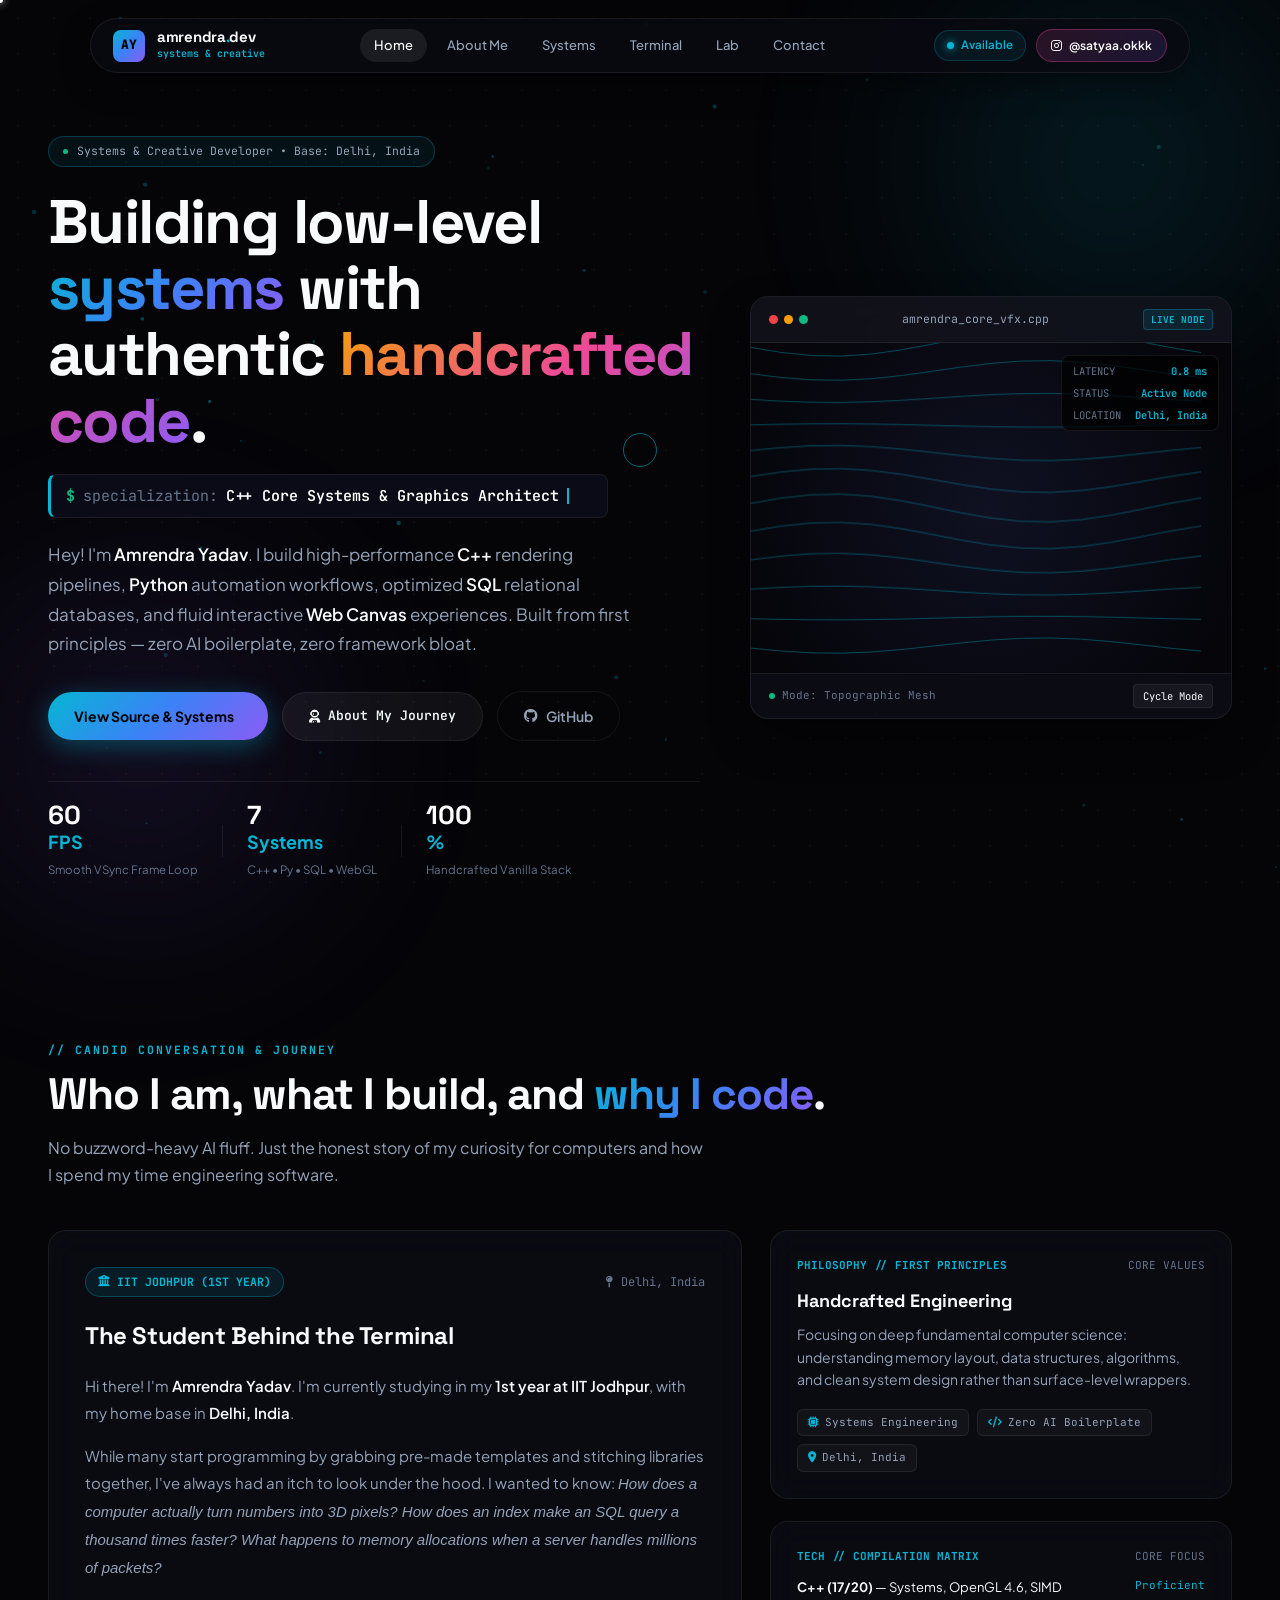
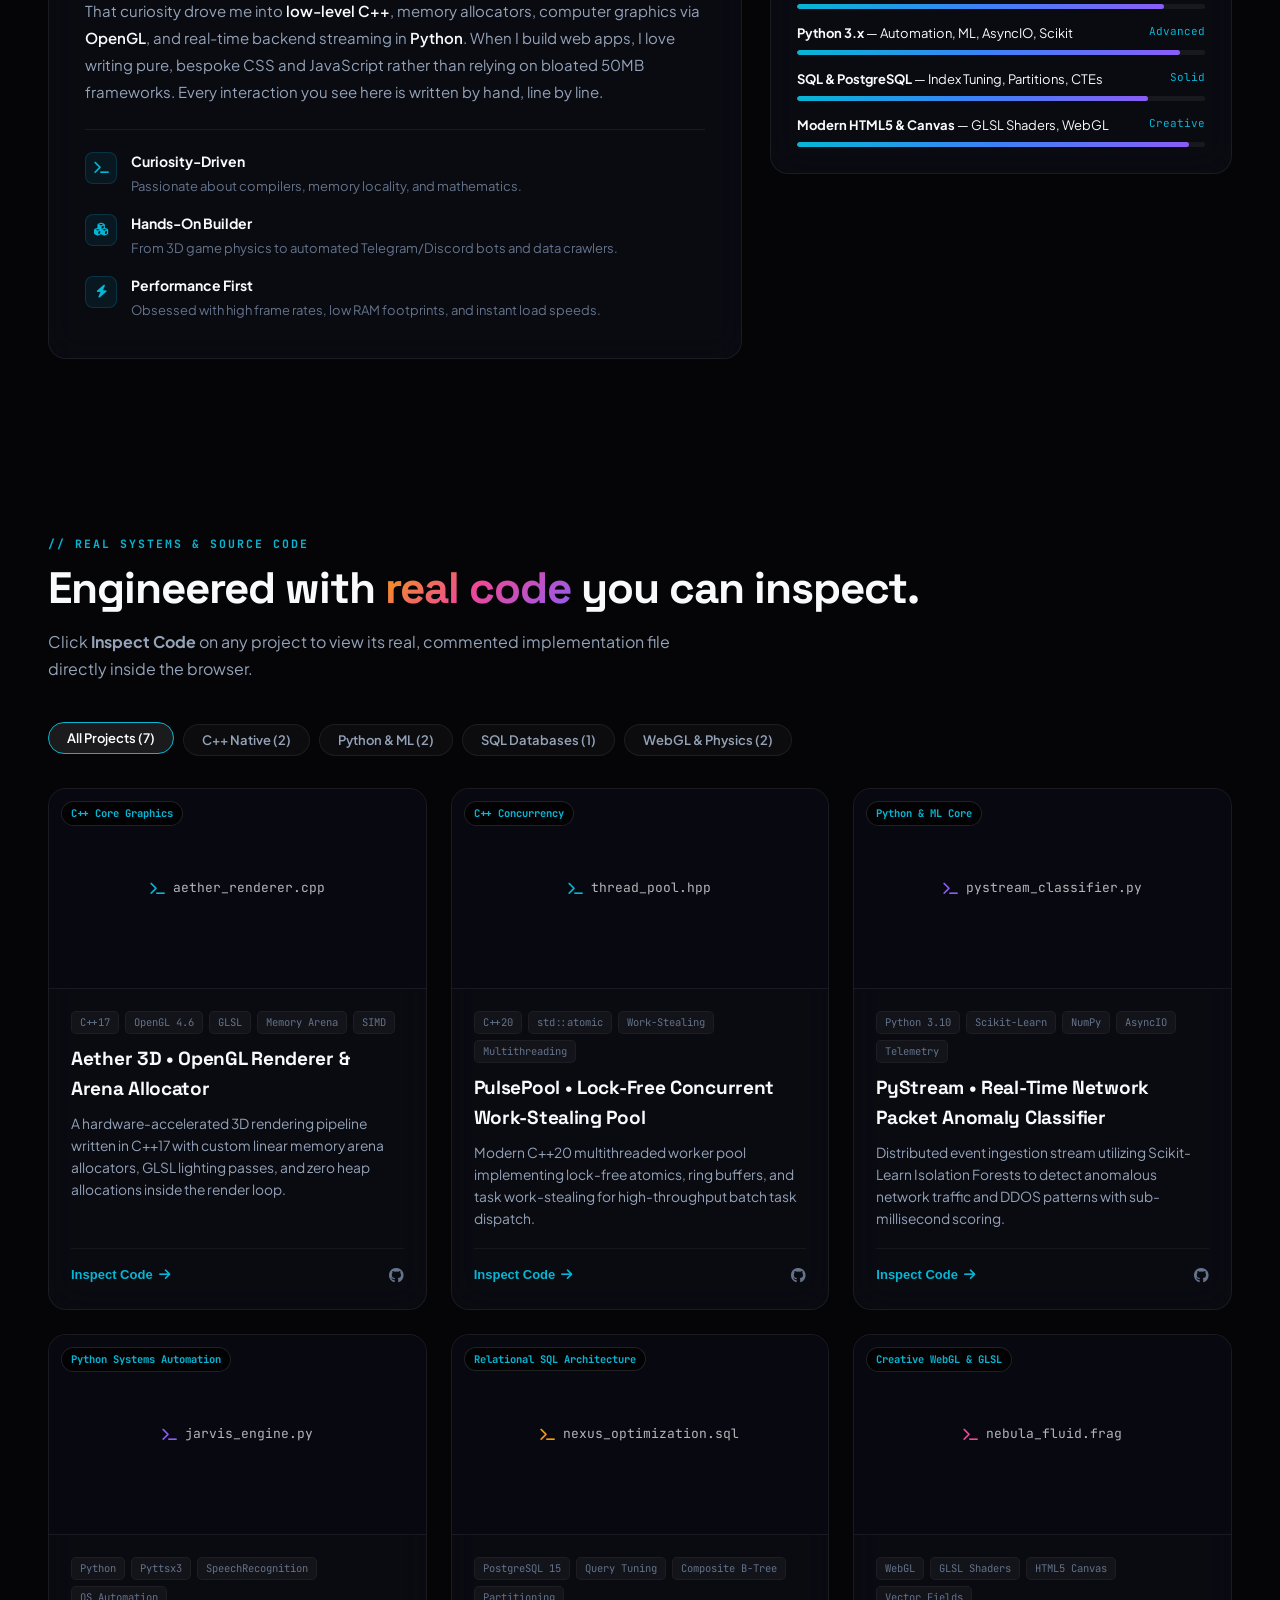
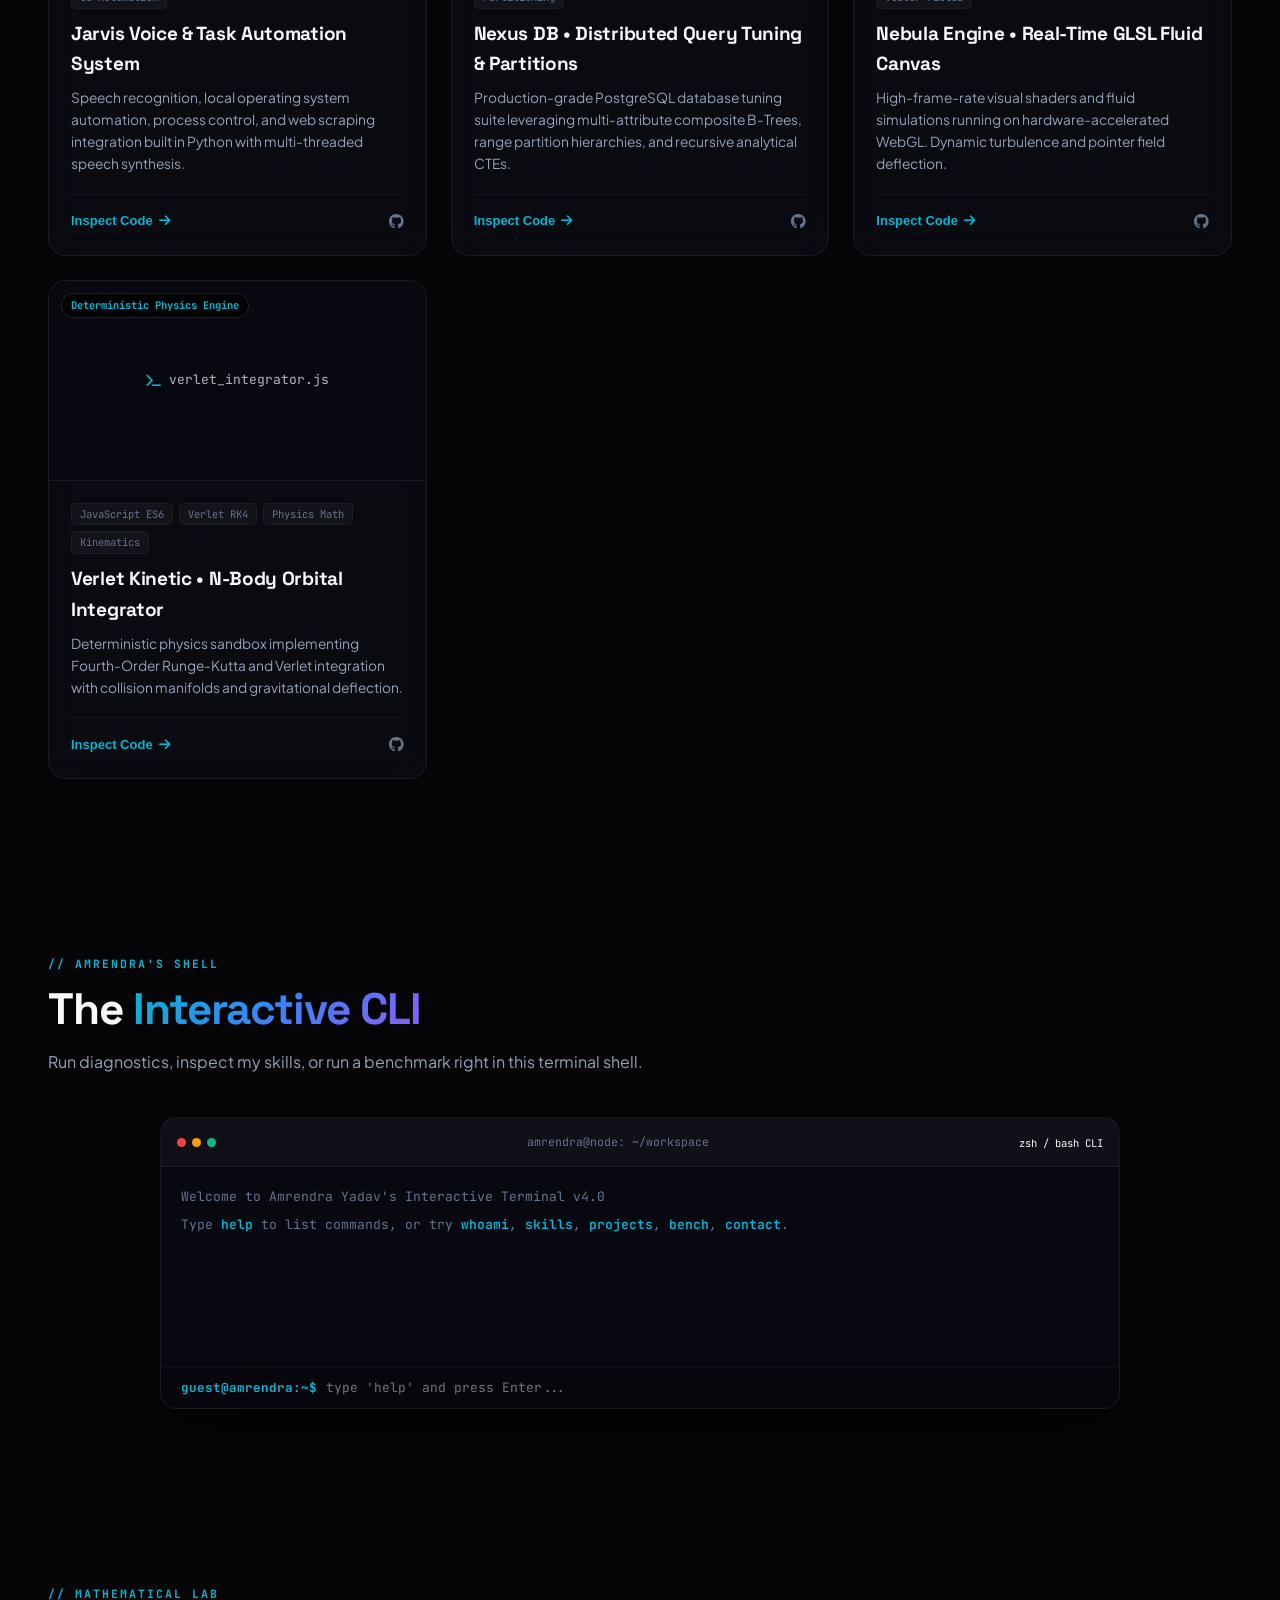
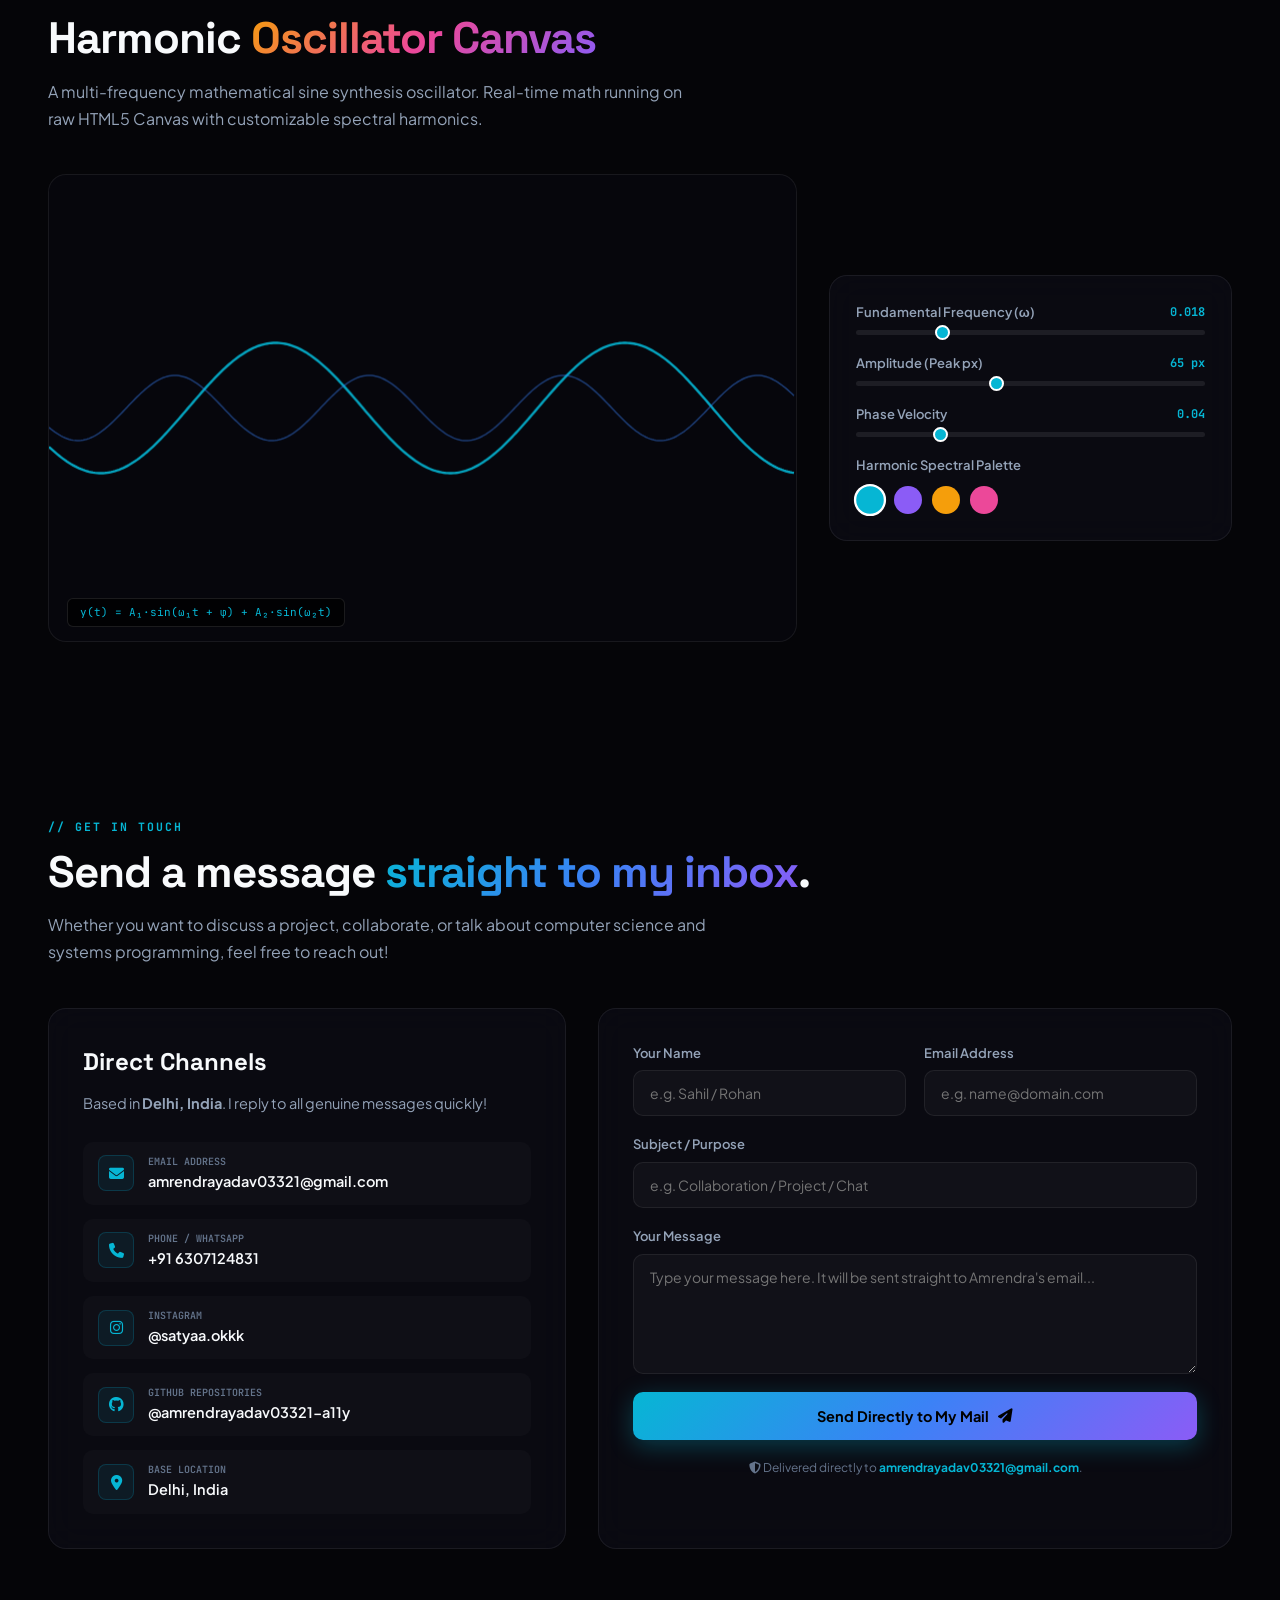
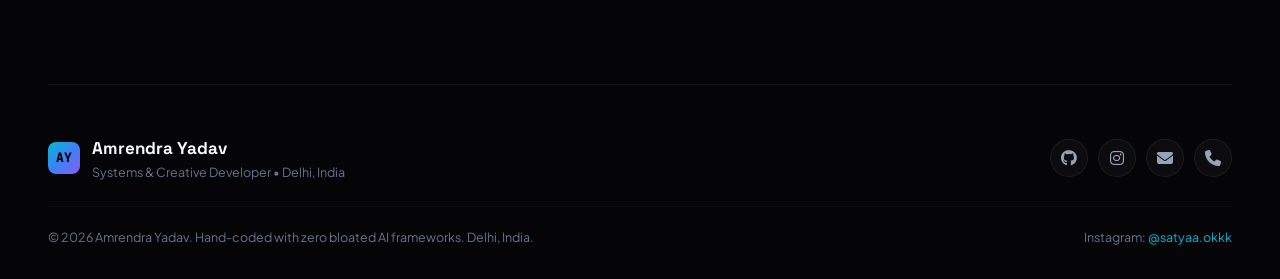
==== commit c4586703: "fix: keep IIT Jodhpur mention exclusively inside About Me section and remove course/college badges e" ====
--- a/index.html
+++ b/index.html
@@ -3,10 +3,10 @@
 <head>
   <meta charset="UTF-8">
   <meta name="viewport" content="width=device-width, initial-scale=1.0">
-  <meta name="description" content="Amrendra Yadav - 1st Year Undergraduate at IIT Jodhpur. Systems engineer & creative programmer specializing in C++ engines, Python automation, distributed SQL, and low-latency WebGL.">
-  <meta name="keywords" content="Amrendra Yadav, IIT Jodhpur, Systems Engineer, C++, Python, SQL, WebGL, Creative Developer, Delhi, India">
+  <meta name="description" content="Amrendra Yadav - Systems Engineer & Creative Developer specializing in low-level C++ rendering, Python systems automation, distributed SQL, and hardware-accelerated WebGL.">
+  <meta name="keywords" content="Amrendra Yadav, Systems Engineer, Creative Developer, C++, Python, SQL, WebGL, Shader, Delhi, India, Portfolio">
   <meta name="author" content="Amrendra Yadav">
-  <title>Amrendra Yadav • IIT Jodhpur • Systems & Creative Developer</title>
+  <title>Amrendra Yadav • Systems & Creative Developer</title>
   
   <!-- Fonts -->
   <link rel="preconnect" href="https://fonts.googleapis.com">
@@ -40,7 +40,7 @@
         <span class="brand-monogram">AY</span>
         <div class="brand-text-wrap">
           <span class="brand-name">amrendra<span class="brand-dot">.</span>dev</span>
-          <span class="brand-sub">IIT Jodhpur '29</span>
+          <span class="brand-sub">systems & creative</span>
         </div>
       </a>
 
@@ -54,9 +54,9 @@
       </nav>
 
       <div class="nav-actions">
-        <div class="status-indicator" title="First Year B.Tech @ IIT Jodhpur">
+        <div class="status-indicator" title="Available for projects & collaboration">
           <span class="status-pulse"></span>
-          <span class="status-text">IIT Jodhpur</span>
+          <span class="status-text">Available</span>
         </div>
         <a href="https://instagram.com/satyaa.okkk" target="_blank" rel="noopener noreferrer" class="social-chip" data-cursor="link" title="Instagram: @satyaa.okkk">
           <i class="fab fa-instagram"></i>
@@ -75,9 +75,8 @@
         <div class="hero-left">
           
           <div class="meta-pill" data-cursor="info">
-            <span class="pill-badge-iit">IIT JODHPUR</span>
             <span class="pill-dot"></span>
-            <span class="pill-text">1st Year Undergrad • Base: Delhi, India</span>
+            <span class="pill-text">Systems & Creative Developer • Base: Delhi, India</span>
           </div>
 
           <h1 class="hero-heading">
@@ -88,12 +87,12 @@
           <div class="decoder-console">
             <span class="decoder-prompt">$</span>
             <span class="decoder-label">specialization:</span>
-            <span class="decoder-text" id="decoder-stream">IIT Jodhpur CSE • C++ Core Architect</span>
+            <span class="decoder-text" id="decoder-stream">C++ Core Systems Architect</span>
             <span class="decoder-caret"></span>
           </div>
 
           <p class="hero-summary">
-            Hey! I'm <strong>Amrendra Yadav</strong>, currently in my <strong>1st year at IIT Jodhpur</strong>. I build high-performance <strong>C++</strong> rendering pipelines, <strong>Python</strong> automation workflows, optimized <strong>SQL</strong> relational databases, and fluid interactive <strong>Web Canvas</strong> experiences. Built from first principles — zero AI boilerplate, zero framework bloat.
+            Hey! I'm <strong>Amrendra Yadav</strong>. I build high-performance <strong>C++</strong> rendering pipelines, <strong>Python</strong> automation workflows, optimized <strong>SQL</strong> relational databases, and fluid interactive <strong>Web Canvas</strong> experiences. Built from first principles — zero AI boilerplate, zero framework bloat.
           </p>
 
           <div class="hero-cta-group">
@@ -114,8 +113,8 @@
           <!-- Quick Metrics Bar -->
           <div class="metrics-ticker">
             <div class="metric-box">
-              <span class="metric-value">IITJ</span>
-              <span class="metric-caption">1st Year Undergrad</span>
+              <span class="metric-value">60</span><span class="metric-unit">FPS</span>
+              <span class="metric-caption">Smooth VSync Frame Loop</span>
             </div>
             <div class="metric-separator"></div>
             <div class="metric-box">
@@ -124,8 +123,8 @@
             </div>
             <div class="metric-separator"></div>
             <div class="metric-box">
-              <span class="metric-value">60</span><span class="metric-unit">FPS</span>
-              <span class="metric-caption">Smooth VSync Frame Loop</span>
+              <span class="metric-value">100</span><span class="metric-unit">%</span>
+              <span class="metric-caption">Handcrafted Vanilla Stack</span>
             </div>
           </div>
         </div>
@@ -139,23 +138,23 @@
                 <span class="hud-dot hud-dot-yellow"></span>
                 <span class="hud-dot hud-dot-green"></span>
               </div>
-              <span class="hud-title">amrendra_iitj_core.cpp</span>
-              <span class="hud-badge">IITJ NODE</span>
+              <span class="hud-title">amrendra_core_vfx.cpp</span>
+              <span class="hud-badge">LIVE NODE</span>
             </div>
 
             <div class="hud-canvas-wrap">
               <canvas id="hud-canvas"></canvas>
               <div class="hud-stats-overlay">
                 <div class="hud-stat-item">
-                  <span class="stat-lbl">CAMPUS</span>
-                  <span class="stat-val">IIT Jodhpur</span>
+                  <span class="stat-lbl">LATENCY</span>
+                  <span class="stat-val">0.8 ms</span>
                 </div>
                 <div class="hud-stat-item">
-                  <span class="stat-lbl">YEAR</span>
-                  <span class="stat-val">1st Year B.Tech</span>
+                  <span class="stat-lbl">STATUS</span>
+                  <span class="stat-val">Active Node</span>
                 </div>
                 <div class="hud-stat-item">
-                  <span class="stat-lbl">ORIGIN</span>
+                  <span class="stat-lbl">LOCATION</span>
                   <span class="stat-val">Delhi, India</span>
                 </div>
               </div>
@@ -187,14 +186,14 @@
         <!-- Personal Story Card -->
         <div class="story-card" data-cursor="card">
           <div class="story-header">
-            <div class="story-badge"><i class="fas fa-graduation-cap"></i> IIT JODHPUR (1ST YEAR)</div>
-            <span class="story-city"><i class="fas fa-map-pin"></i> Delhi ↔ Jodhpur</span>
+            <div class="story-badge"><i class="fas fa-university"></i> IIT JODHPUR (1ST YEAR)</div>
+            <span class="story-city"><i class="fas fa-map-pin"></i> Delhi, India</span>
           </div>
 
           <h3 class="story-title">The Student Behind the Terminal</h3>
           <div class="story-body">
             <p>
-              Hi there! I'm <strong>Amrendra Yadav</strong>. I'm currently navigating my <strong>1st year of college at the Indian Institute of Technology Jodhpur (IIT Jodhpur)</strong>, with my home base in <strong>Delhi, India</strong>.
+              Hi there! I'm <strong>Amrendra Yadav</strong>. I'm currently studying in my <strong>1st year at IIT Jodhpur</strong>, with my home base in <strong>Delhi, India</strong>.
             </p>
             <p>
               While many start programming by grabbing pre-made templates and stitching libraries together, I've always had an itch to look under the hood. I wanted to know: <em>How does a computer actually turn numbers into 3D pixels? How does an index make an SQL query a thousand times faster? What happens to memory allocations when a server handles millions of packets?</em>
@@ -229,22 +228,22 @@
           </div>
         </div>
 
-        <!-- Right Side: Campus & Quick Facts Bento -->
+        <!-- Right Side: Facts Column -->
         <div class="about-facts-column">
-          <!-- IIT Jodhpur Card -->
+          <!-- Engineering Philosophy Card -->
           <div class="fact-card" data-cursor="card">
             <div class="fact-top">
-              <span class="fact-code">IITJ // ACADEMICS</span>
-              <span class="fact-status">CURRENT ENROLLMENT</span>
-            </div>
-            <h4 class="fact-title">Indian Institute of Technology Jodhpur</h4>
+              <span class="fact-code">PHILOSOPHY // FIRST PRINCIPLES</span>
+              <span class="fact-status">CORE VALUES</span>
+            </div>
+            <h4 class="fact-title">Handcrafted Engineering</h4>
             <p class="fact-desc">
-              Currently in my <strong>1st Year</strong>. Balancing core engineering mathematics, algorithms, and late-night C++/Python hacking sessions.
+              Focusing on deep fundamental computer science: understanding memory layout, data structures, algorithms, and clean system design rather than surface-level wrappers.
             </p>
             <div class="fact-chips">
-              <span class="fact-chip"><i class="fas fa-book"></i> 1st Year Undergrad</span>
-              <span class="fact-chip"><i class="fas fa-compass"></i> Batch of 2029</span>
-              <span class="fact-chip"><i class="fas fa-microchip"></i> Hardware & Systems</span>
+              <span class="fact-chip"><i class="fas fa-microchip"></i> Systems Engineering</span>
+              <span class="fact-chip"><i class="fas fa-code"></i> Zero AI Boilerplate</span>
+              <span class="fact-chip"><i class="fas fa-location-dot"></i> Delhi, India</span>
             </div>
           </div>
 
@@ -318,7 +317,7 @@
         <span class="section-tag">// AMRENDRA'S SHELL</span>
         <h2 class="section-title">The <span class="gradient-text gradient-ice">Interactive CLI</span></h2>
         <p class="section-desc">
-          Run diagnostics, query my college details, inspect my skills, or run a benchmark right in this terminal shell.
+          Run diagnostics, inspect my skills, or run a benchmark right in this terminal shell.
         </p>
       </div>
 
@@ -327,18 +326,18 @@
           <div class="terminal-dots">
             <span></span><span></span><span></span>
           </div>
-          <span class="terminal-title">amrendra@iitj-node: ~/workspace</span>
+          <span class="terminal-title">amrendra@node: ~/workspace</span>
           <div class="terminal-actions">
-            <span class="terminal-badge">IIT Jodhpur CLI</span>
+            <span class="terminal-badge">zsh / bash CLI</span>
           </div>
         </div>
         <div class="terminal-body" id="terminal-output">
-          <p class="term-line term-intro">Welcome to Amrendra Yadav's Interactive Terminal v4.0 [IIT Jodhpur Node]</p>
-          <p class="term-line term-intro">Type <span class="term-highlight">help</span> to list commands, or try <span class="term-highlight">college</span>, <span class="term-highlight">whoami</span>, <span class="term-highlight">skills</span>, <span class="term-highlight">projects</span>, <span class="term-highlight">bench</span>, <span class="term-highlight">contact</span>.</p>
+          <p class="term-line term-intro">Welcome to Amrendra Yadav's Interactive Terminal v4.0</p>
+          <p class="term-line term-intro">Type <span class="term-highlight">help</span> to list commands, or try <span class="term-highlight">whoami</span>, <span class="term-highlight">skills</span>, <span class="term-highlight">projects</span>, <span class="term-highlight">bench</span>, <span class="term-highlight">contact</span>.</p>
         </div>
         <div class="terminal-input-row">
-          <span class="term-prompt">amrendra@iitj:~$</span>
-          <input type="text" id="terminal-input" class="terminal-input" autocomplete="off" spellcheck="false" placeholder="type 'college' or 'help' and press Enter...">
+          <span class="term-prompt">guest@amrendra:~$</span>
+          <input type="text" id="terminal-input" class="terminal-input" autocomplete="off" spellcheck="false" placeholder="type 'help' and press Enter...">
         </div>
       </div>
     </section>
@@ -414,7 +413,7 @@
         <div class="contact-info-card" data-cursor="card">
           <h3 class="contact-card-title">Direct Channels</h3>
           <p class="contact-card-desc">
-            First-year undergraduate at <strong>IIT Jodhpur</strong> (Home base: <strong>Delhi, India</strong>). I reply to all genuine messages quickly!
+            Based in <strong>Delhi, India</strong>. I reply to all genuine messages quickly!
           </p>
 
           <div class="channel-rows">
@@ -451,14 +450,6 @@
             </a>
 
             <div class="channel-row">
-              <div class="channel-icon"><i class="fas fa-university"></i></div>
-              <div class="channel-meta">
-                <span class="channel-label">CURRENT INSTITUTION</span>
-                <span class="channel-value">Indian Institute of Technology Jodhpur (IITJ)</span>
-              </div>
-            </div>
-
-            <div class="channel-row">
               <div class="channel-icon"><i class="fas fa-location-dot"></i></div>
               <div class="channel-meta">
                 <span class="channel-label">BASE LOCATION</span>
@@ -471,7 +462,7 @@
         <!-- Asynchronous FormSubmit form with fallback -->
         <div class="contact-form-wrap" data-cursor="card">
           <form class="contact-form" id="contact-form" action="https://formsubmit.co/amrendrayadav03321@gmail.com" method="POST">
-            <input type="hidden" name="_subject" value="New Message for Amrendra Yadav (IIT Jodhpur Portfolio)">
+            <input type="hidden" name="_subject" value="New Message for Amrendra Yadav Portfolio">
             <input type="hidden" name="_captcha" value="false">
             <input type="hidden" name="_template" value="table">
             
@@ -513,7 +504,7 @@
           <span class="brand-monogram">AY</span>
           <div>
             <h4 class="footer-name">Amrendra Yadav</h4>
-            <p class="footer-sub">1st Year Undergrad @ IIT Jodhpur • From Delhi, India</p>
+            <p class="footer-sub">Systems & Creative Developer • Delhi, India</p>
           </div>
         </div>
 
@@ -525,7 +516,7 @@
         </div>
       </div>
       <div class="footer-bottom">
-        <span>© 2026 Amrendra Yadav. Hand-coded with zero bloated AI frameworks. Delhi & IIT Jodhpur.</span>
+        <span>© 2026 Amrendra Yadav. Hand-coded with zero bloated AI frameworks. Delhi, India.</span>
         <span>Instagram: <a href="https://instagram.com/satyaa.okkk" target="_blank" rel="noopener noreferrer" class="footer-author-link">@satyaa.okkk</a></span>
       </div>
     </footer>
